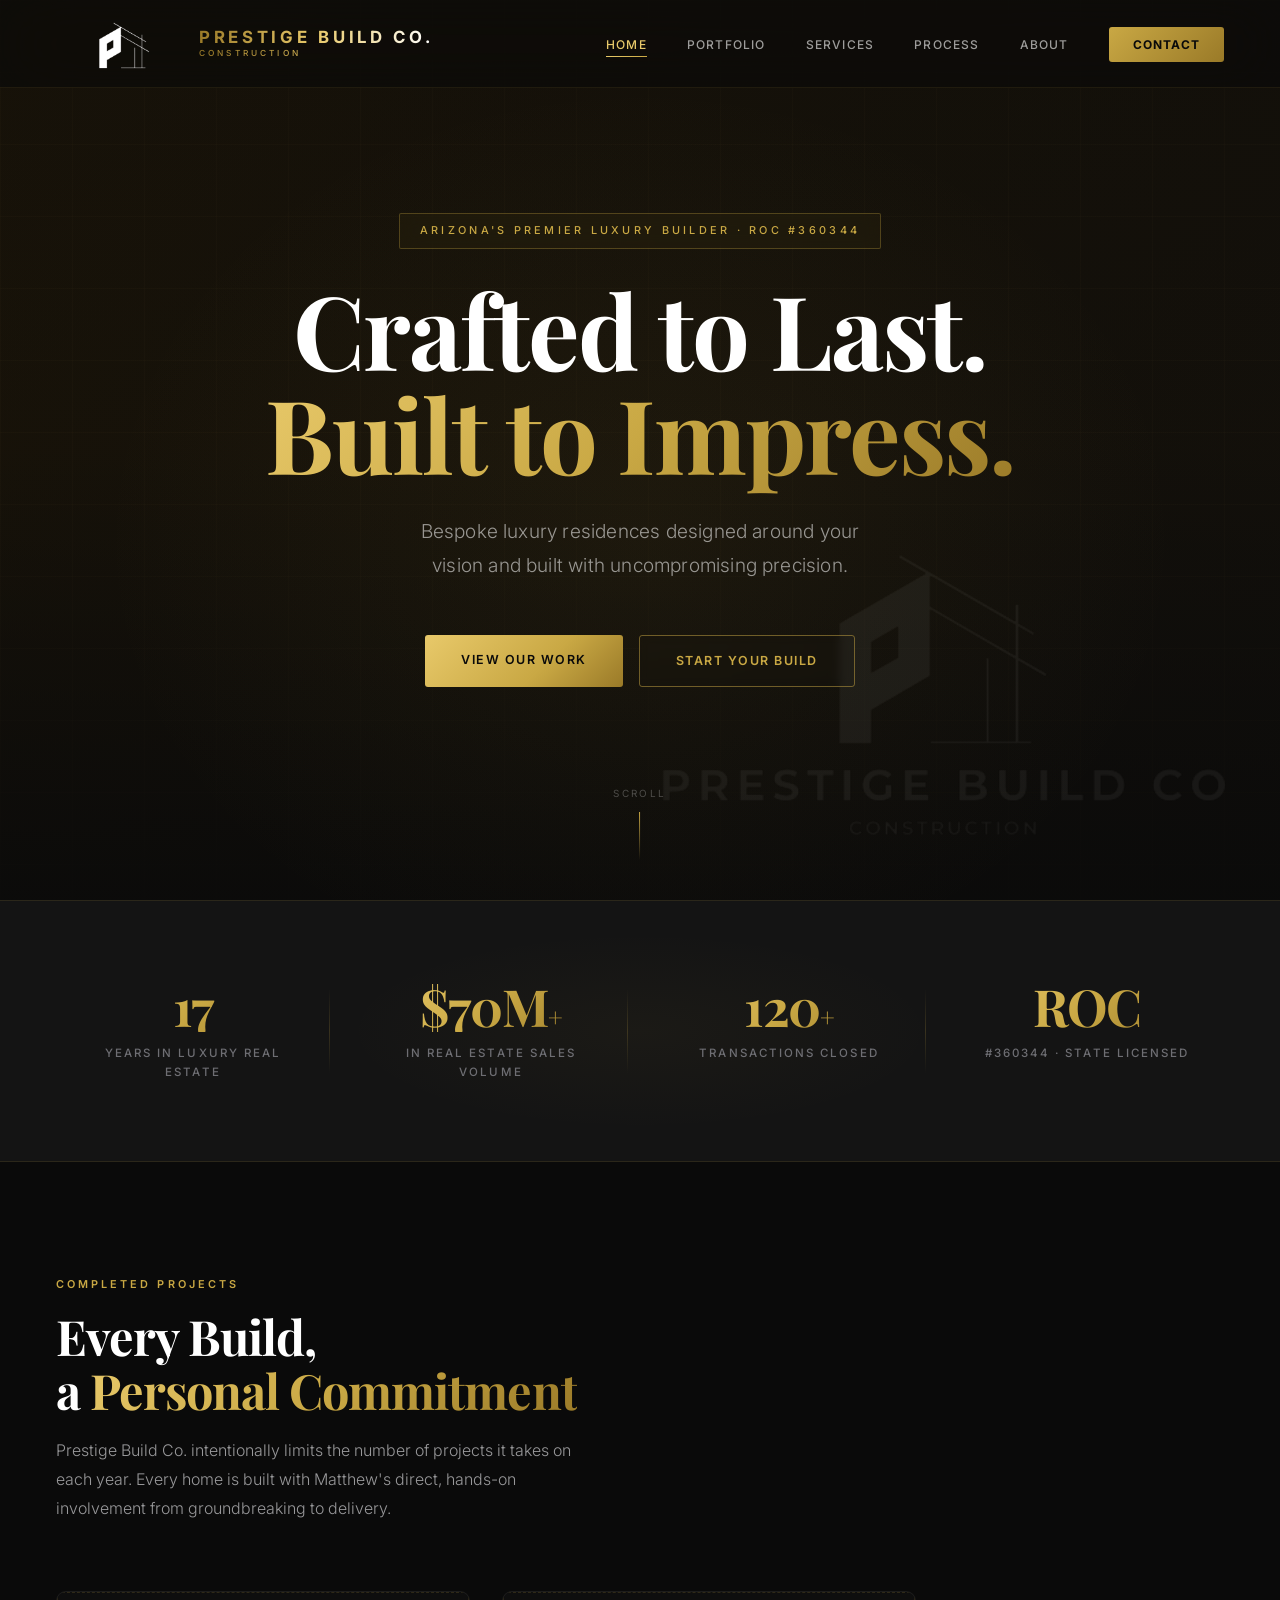
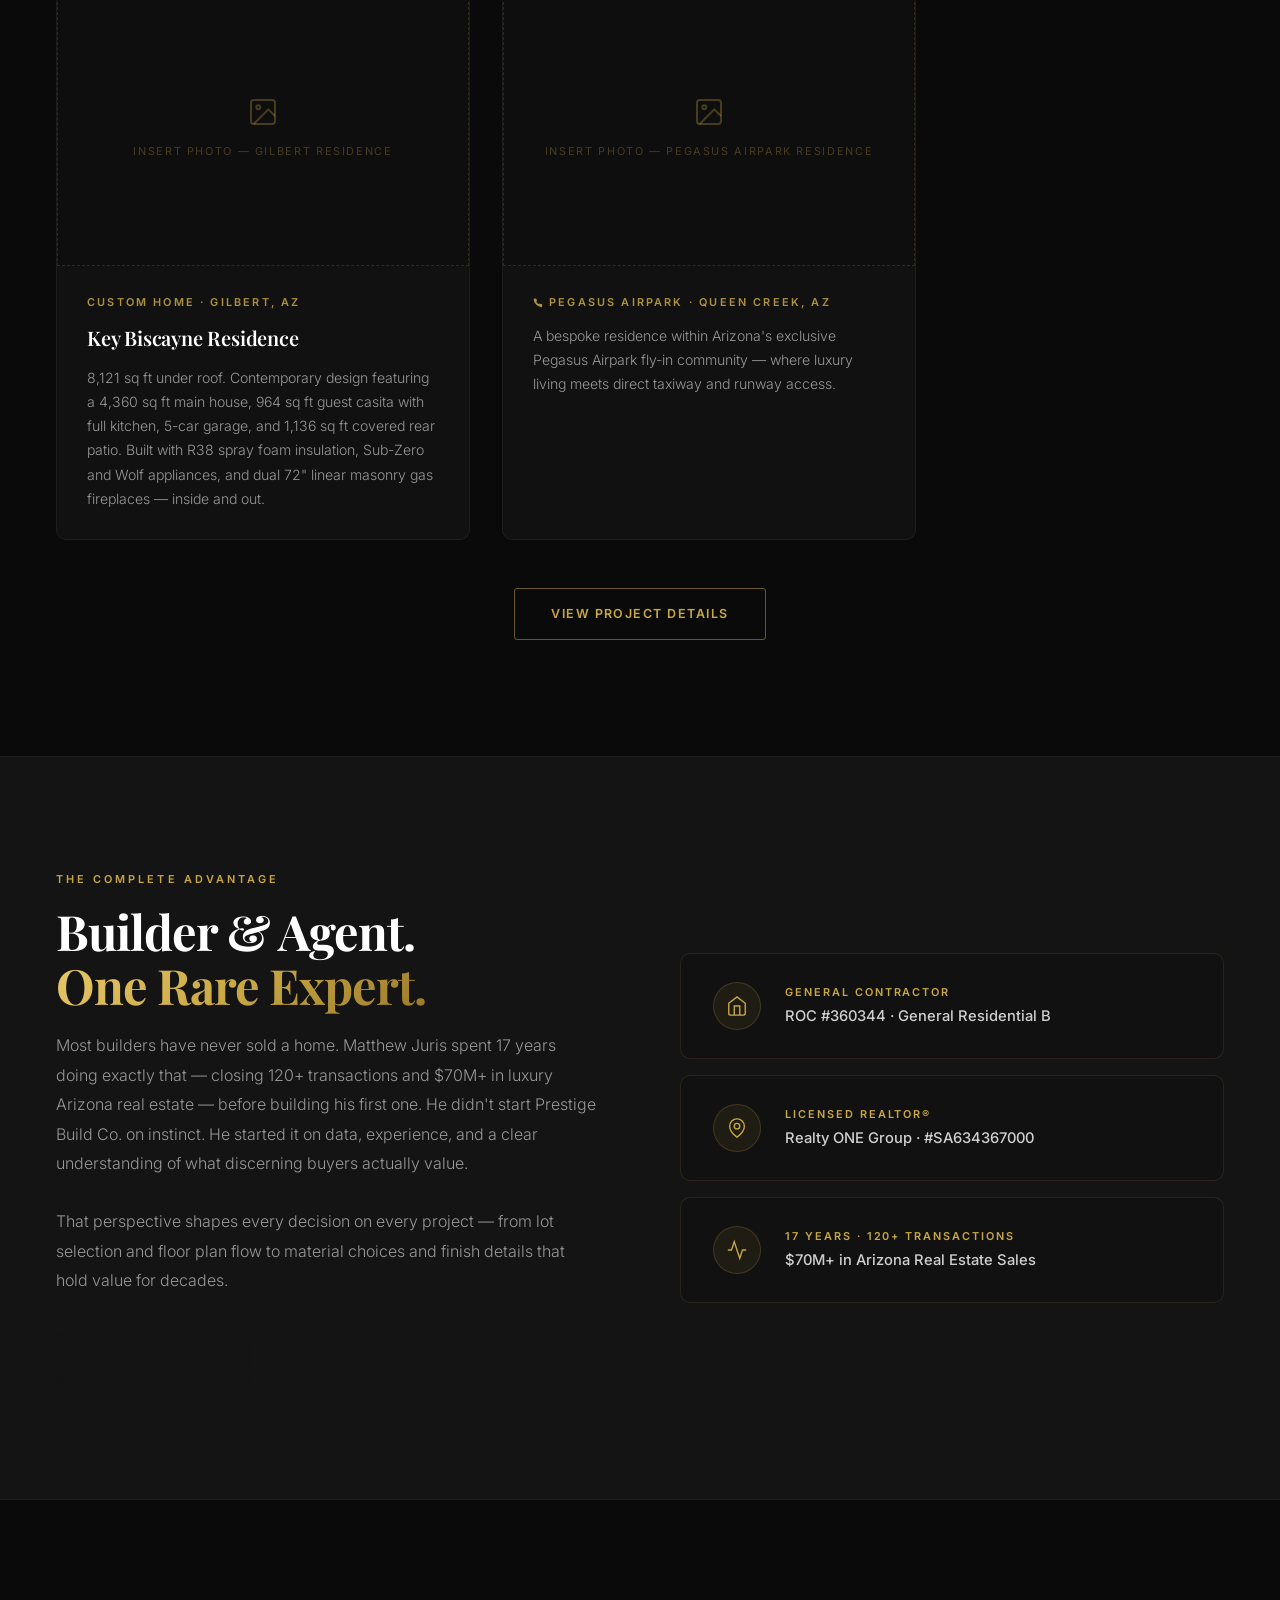
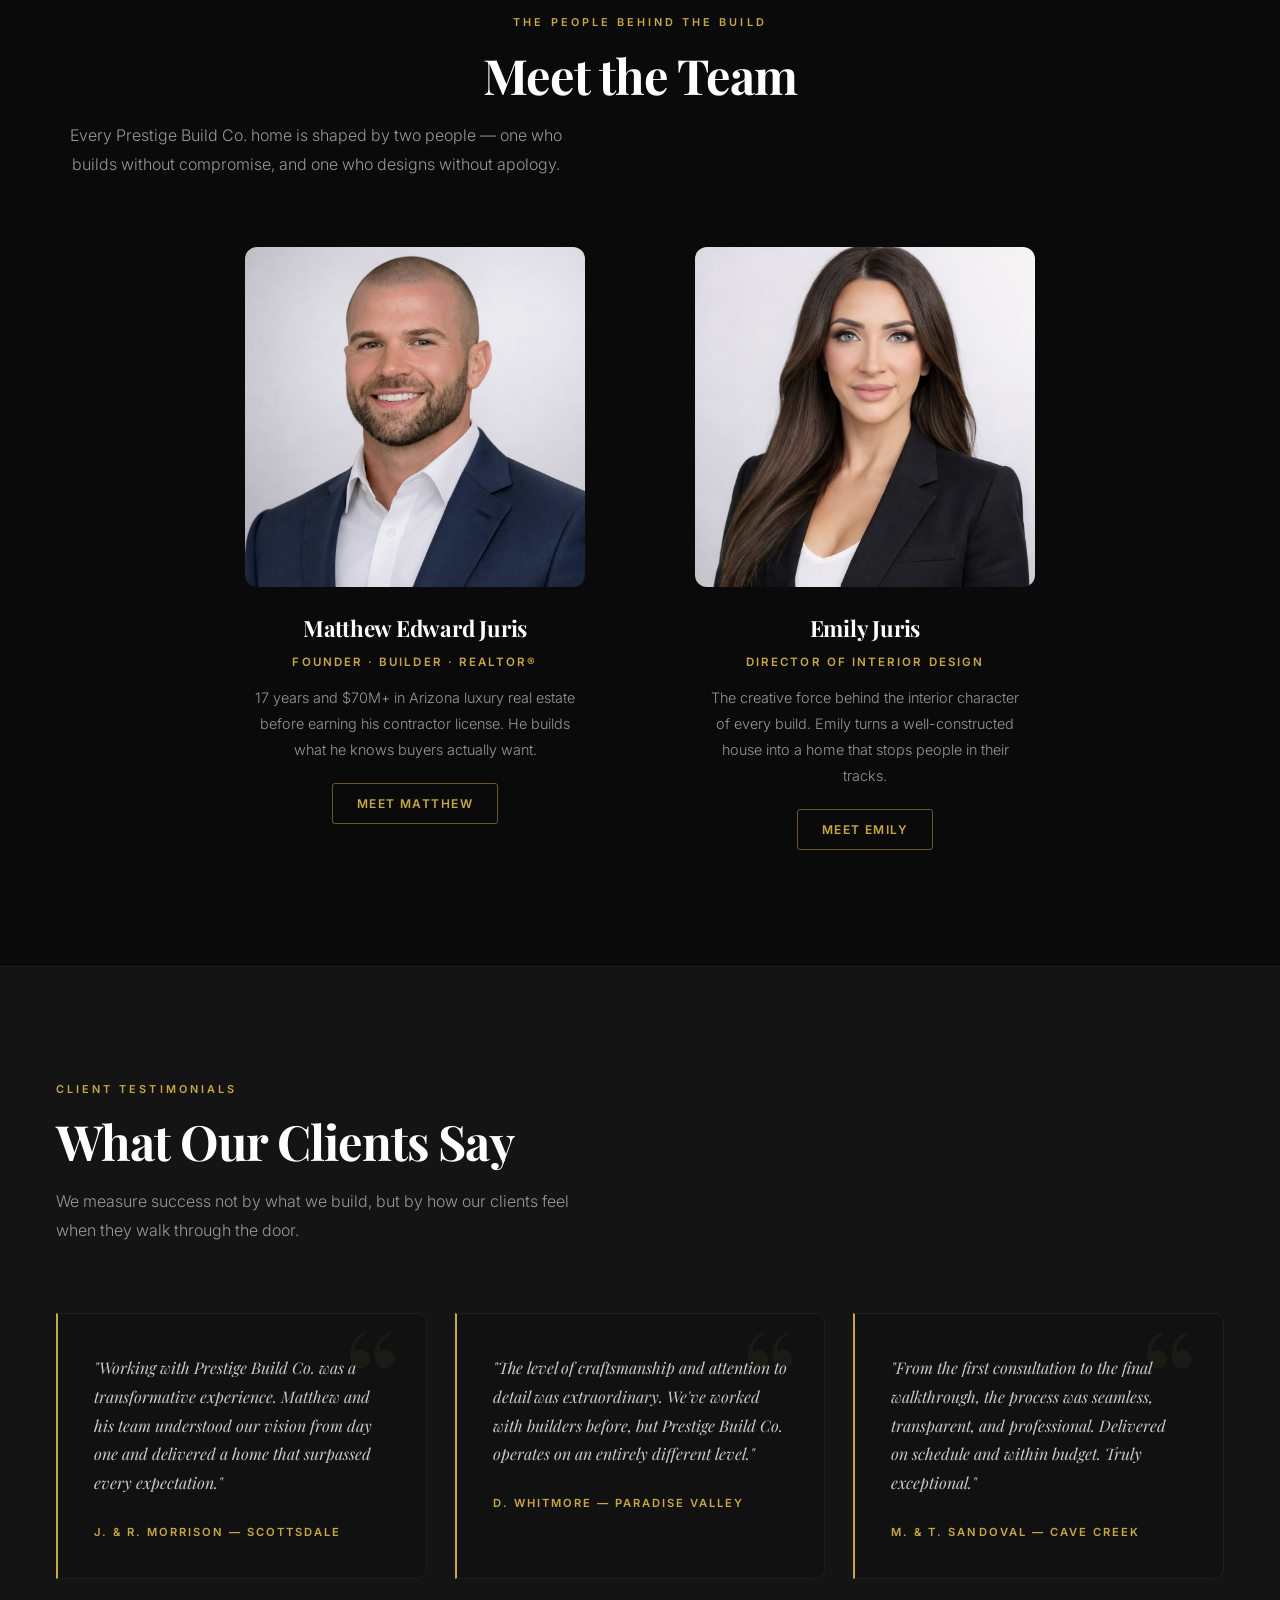
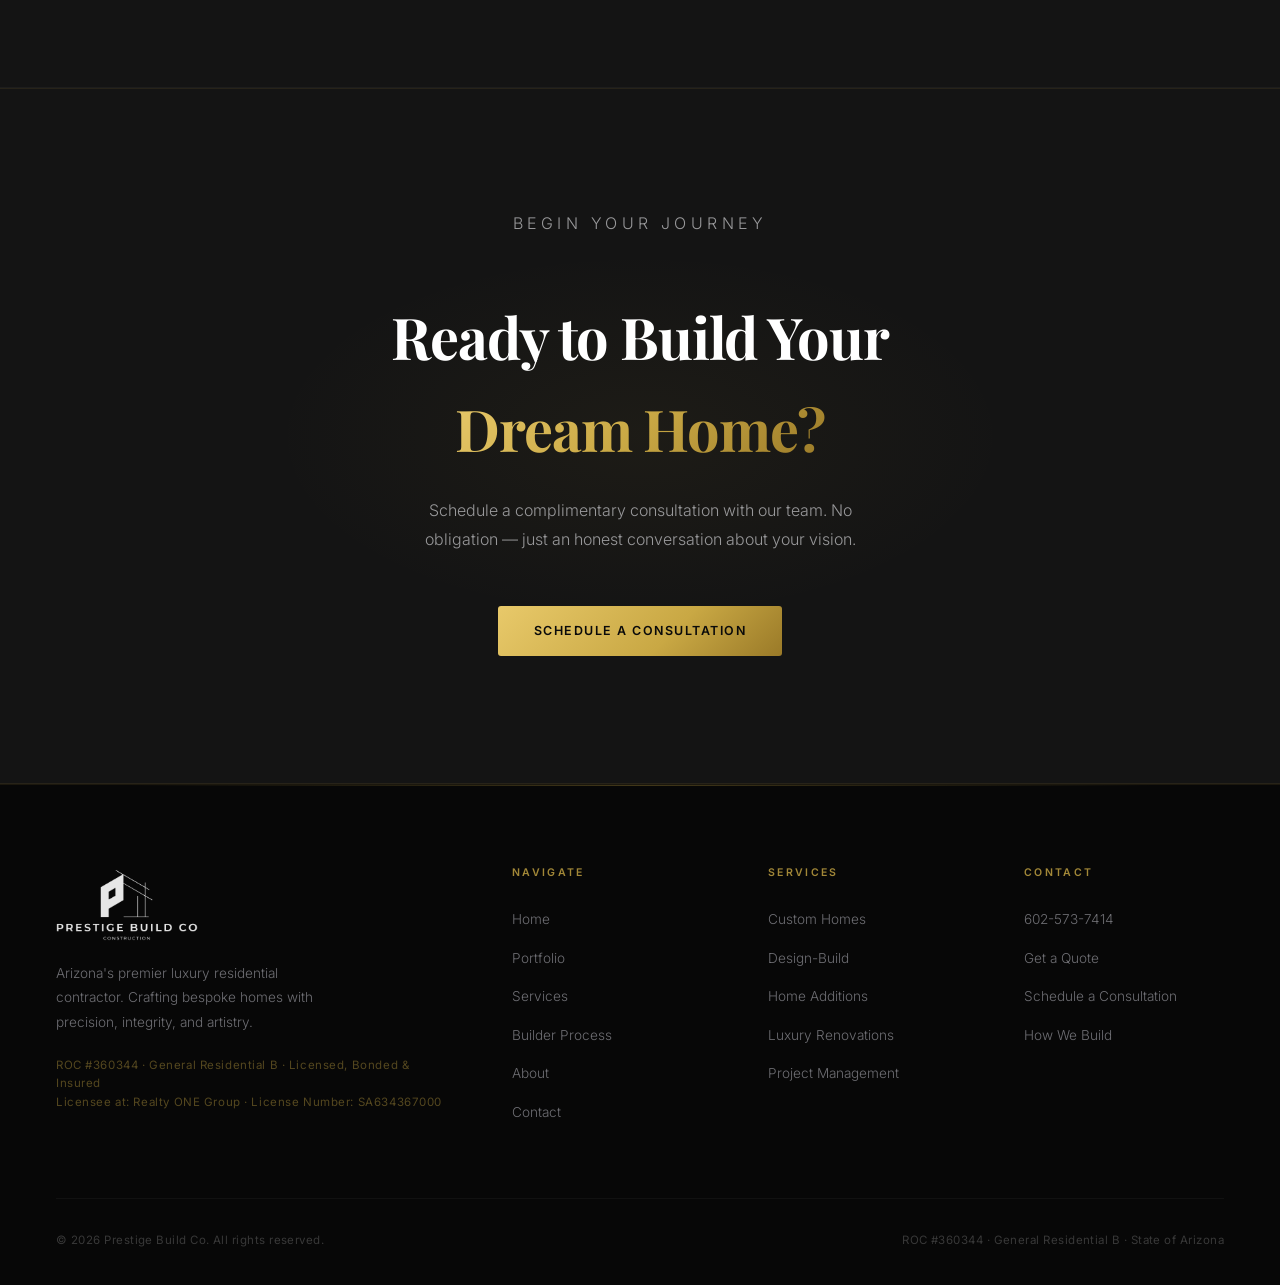
==== index.html @ 691b22b3 "Add team photos, logo, project details, and site content - Add Emily & Matthew Juris headshots - Add" ====
<!DOCTYPE html>
<html lang="en">
<head>
  <meta charset="UTF-8" />
  <meta name="viewport" content="width=device-width, initial-scale=1.0" />
  <title>Prestige Build Co. — Arizona Luxury Home Builder</title>
  <meta name="description" content="Arizona's premier luxury residential contractor. Custom homes built with precision, integrity, and artistry. ROC #360344." />
  <link rel="stylesheet" href="styles.css" />
</head>
<body>

  <!-- ── NAVIGATION ──────────────────────────────────────── -->
  <nav id="nav">
    <a href="index.html" class="nav-logo"><img src="prestige_build_co_icon.png" alt="Prestige Build Co." class="nav-logo-icon" /><span class="nav-logo-text"><span class="nav-logo-main">Prestige Build Co.</span><span class="nav-logo-sub">Construction</span></span></a>
    <ul class="nav-links" id="navLinks">
      <li><a href="index.html" class="active">Home</a></li>
      <li><a href="portfolio.html">Portfolio</a></li>
      <li><a href="services.html">Services</a></li>
      <li><a href="process.html">Process</a></li>
      <li><a href="about.html">About</a></li>
      <li><a href="contact.html" class="nav-cta">Contact</a></li>
    </ul>
    <button class="nav-toggle" id="navToggle" aria-label="Toggle navigation">
      <span></span><span></span><span></span>
    </button>
  </nav>

  <!-- ── HERO ────────────────────────────────────────────── -->
  <section class="hero">
    <div class="hero-media" id="heroMedia">
      <!--
        INSERT HERO VIDEO HERE
        Replace this div with:
        <video class="hero-video" autoplay muted loop playsinline>
          <source src="hero.mp4" type="video/mp4" />
        </video>
        Add CSS: .hero-video { position:absolute; inset:0; width:100%; height:100%; object-fit:cover; }
      -->
    </div>
    <div class="hero-overlay"></div>
    <img src="prestige_build_co_white_logo.png" alt="" aria-hidden="true" style="position:absolute; bottom:5%; right:4%; height:320px; width:auto; opacity:0.05; pointer-events:none; z-index:1;" />
    <div class="hero-content">
      <span class="hero-eyebrow">Arizona's Premier Luxury Builder · ROC #360344</span>
      <h1>Crafted to Last.<br><span class="gold">Built to Impress.</span></h1>
      <p class="hero-sub">Bespoke luxury residences designed around your vision and built with uncompromising precision.</p>
      <div class="hero-actions">
        <a href="portfolio.html" class="btn btn-gold">View Our Work</a>
        <a href="contact.html" class="btn btn-outline">Start Your Build</a>
      </div>
    </div>
    <div class="hero-scroll">
      <span>Scroll</span>
      <div class="hero-scroll-line"></div>
    </div>
  </section>

  <!-- ── STATS ────────────────────────────────────────────── -->
  <div class="stats-strip">
    <div class="stats-grid stagger">
      <div class="stat-item fade-in">
        <div class="stat-number">17</div>
        <div class="stat-label">Years in Luxury Real Estate</div>
      </div>
      <div class="stat-item fade-in">
        <div class="stat-number">$70M<span style="font-size:0.5em">+</span></div>
        <div class="stat-label">In Real Estate Sales Volume</div>
      </div>
      <div class="stat-item fade-in">
        <div class="stat-number">120<span style="font-size:0.5em">+</span></div>
        <div class="stat-label">Transactions Closed</div>
      </div>
      <div class="stat-item fade-in">
        <div class="stat-number">ROC</div>
        <div class="stat-label">#360344 · State Licensed</div>
      </div>
    </div>
  </div>

  <!-- ── FEATURED WORK ─────────────────────────────────────── -->
  <div class="section">
    <div class="section-inner">
      <div class="fade-in">
        <p class="section-label">Completed Projects</p>
        <h2 class="section-title">Every Build,<br>a <span class="gold">Personal Commitment</span></h2>
        <p class="section-sub">Prestige Build Co. intentionally limits the number of projects it takes on each year. Every home is built with Matthew's direct, hands-on involvement from groundbreaking to delivery.</p>
      </div>
      <div class="grid-2 stagger" style="max-width:860px;">

        <div class="card fade-in">
          <!-- INSERT PROJECT IMAGE: 800×540px recommended -->
          <div class="media-ph" style="aspect-ratio:3/2;">
            <svg width="32" height="32" viewBox="0 0 24 24" fill="none" stroke="currentColor" stroke-width="1.5"><rect x="3" y="3" width="18" height="18" rx="2"/><circle cx="8.5" cy="8.5" r="1.5"/><path d="m21 15-5-5L5 21"/></svg>
            Insert Photo — Gilbert Residence
          </div>
          <div class="card-body">
            <p class="card-label">Custom Home · Gilbert, AZ</p>
            <h3 class="card-title">Key Biscayne Residence</h3>
            <p class="card-desc">8,121 sq ft under roof. Contemporary design featuring a 4,360 sq ft main house, 964 sq ft guest casita with full kitchen, 5-car garage, and 1,136 sq ft covered rear patio. Built with R38 spray foam insulation, Sub-Zero and Wolf appliances, and dual 72" linear masonry gas fireplaces — inside and out.</p>
          </div>
        </div>

        <div class="card fade-in">
          <!-- INSERT PROJECT IMAGE: 800×540px recommended -->
          <div class="media-ph" style="aspect-ratio:3/2;">
            <svg width="32" height="32" viewBox="0 0 24 24" fill="none" stroke="currentColor" stroke-width="1.5"><rect x="3" y="3" width="18" height="18" rx="2"/><circle cx="8.5" cy="8.5" r="1.5"/><path d="m21 15-5-5L5 21"/></svg>
            Insert Photo — Pegasus Airpark Residence
          </div>
          <div class="card-body">
            <p class="card-label" style="display:flex; align-items:center; gap:6px;">
              <svg width="10" height="10" viewBox="0 0 24 24" fill="var(--gold)" stroke="none"><path d="M22 16.92v3a2 2 0 0 1-2.18 2 19.79 19.79 0 0 1-8.63-3.07A19.5 19.5 0 0 1 4.69 12a19.79 19.79 0 0 1-3.07-8.67A2 2 0 0 1 3.6 1.27h3a2 2 0 0 1 2 1.72c.127.96.361 1.903.7 2.81a2 2 0 0 1-.45 2.11L7.91 8.91a16 16 0 0 0 6 6l.91-.91a2 2 0 0 1 2.11-.45c.907.339 1.85.573 2.81.7A2 2 0 0 1 21.73 16.92z"/></svg>
              Pegasus Airpark · Queen Creek, AZ
            </p>
            <h3 class="card-title"><!-- INSERT: Project name --></h3>
            <p class="card-desc">A bespoke residence within Arizona's exclusive Pegasus Airpark fly-in community — where luxury living meets direct taxiway and runway access.</p>
          </div>
        </div>

      </div>
      <div style="text-align:center; margin-top:48px;" class="fade-in">
        <a href="portfolio.html" class="btn btn-outline">View Project Details</a>
      </div>
    </div>
  </div>

  <!-- ── DUAL EXPERTISE ────────────────────────────────────── -->
  <div class="section" style="background:var(--black-soft); border-top:1px solid rgba(255,255,255,0.04); border-bottom:1px solid rgba(255,255,255,0.04);">
    <div class="section-inner">
      <div class="grid-2" style="gap:80px; align-items:center;">
        <div class="fade-in">
          <p class="section-label">The Complete Advantage</p>
          <h2 class="section-title">Builder &amp; Agent.<br><span class="gold">One Rare Expert.</span></h2>
          <p style="color:var(--gray-400); font-size:1rem; line-height:1.85; margin-bottom:28px; font-weight:300;">Most builders have never sold a home. Matthew Juris spent 17 years doing exactly that — closing 120+ transactions and $70M+ in luxury Arizona real estate — before building his first one. He didn't start Prestige Build Co. on instinct. He started it on data, experience, and a clear understanding of what discerning buyers actually value.</p>
          <p style="color:var(--gray-400); font-size:1rem; line-height:1.85; margin-bottom:36px; font-weight:300;">That perspective shapes every decision on every project — from lot selection and floor plan flow to material choices and finish details that hold value for decades.</p>
          <a href="about.html" class="btn btn-outline">Meet Matthew</a>
        </div>
        <div class="fade-in">
          <div style="display:flex; flex-direction:column; gap:16px;">
            <div style="background:var(--black-card); border:1px solid rgba(201,168,68,0.12); border-radius:10px; padding:28px 32px; display:flex; align-items:center; gap:24px;">
              <div style="flex-shrink:0; width:48px; height:48px; border-radius:50%; background:rgba(201,168,68,0.08); border:1px solid rgba(201,168,68,0.2); display:flex; align-items:center; justify-content:center;">
                <svg width="22" height="22" viewBox="0 0 24 24" fill="none" stroke="var(--gold)" stroke-width="1.5"><path d="M3 9l9-7 9 7v11a2 2 0 0 1-2 2H5a2 2 0 0 1-2-2z"/><polyline points="9 22 9 12 15 12 15 22"/></svg>
              </div>
              <div>
                <p style="font-size:0.68rem; letter-spacing:0.18em; text-transform:uppercase; color:var(--gold); font-weight:600; margin-bottom:4px;">General Contractor</p>
                <p style="font-size:0.92rem; color:rgba(255,255,255,0.8); font-weight:500;">ROC #360344 · General Residential B</p>
              </div>
            </div>
            <div style="background:var(--black-card); border:1px solid rgba(201,168,68,0.12); border-radius:10px; padding:28px 32px; display:flex; align-items:center; gap:24px;">
              <div style="flex-shrink:0; width:48px; height:48px; border-radius:50%; background:rgba(201,168,68,0.08); border:1px solid rgba(201,168,68,0.2); display:flex; align-items:center; justify-content:center;">
                <svg width="22" height="22" viewBox="0 0 24 24" fill="none" stroke="var(--gold)" stroke-width="1.5"><path d="M20 10c0 6-8 12-8 12S4 16 4 10a8 8 0 0 1 16 0z"/><circle cx="12" cy="10" r="3"/></svg>
              </div>
              <div>
                <p style="font-size:0.68rem; letter-spacing:0.18em; text-transform:uppercase; color:var(--gold); font-weight:600; margin-bottom:4px;">Licensed REALTOR®</p>
                <p style="font-size:0.92rem; color:rgba(255,255,255,0.8); font-weight:500;">Realty ONE Group · #SA634367000</p>
              </div>
            </div>
            <div style="background:var(--black-card); border:1px solid rgba(201,168,68,0.12); border-radius:10px; padding:28px 32px; display:flex; align-items:center; gap:24px;">
              <div style="flex-shrink:0; width:48px; height:48px; border-radius:50%; background:rgba(201,168,68,0.08); border:1px solid rgba(201,168,68,0.2); display:flex; align-items:center; justify-content:center;">
                <svg width="22" height="22" viewBox="0 0 24 24" fill="none" stroke="var(--gold)" stroke-width="1.5"><polyline points="22 12 18 12 15 21 9 3 6 12 2 12"/></svg>
              </div>
              <div>
                <p style="font-size:0.68rem; letter-spacing:0.18em; text-transform:uppercase; color:var(--gold); font-weight:600; margin-bottom:4px;">17 Years · 120+ Transactions</p>
                <p style="font-size:0.92rem; color:rgba(255,255,255,0.8); font-weight:500;">$70M+ in Arizona Real Estate Sales</p>
              </div>
            </div>
          </div>
        </div>
      </div>
    </div>
  </div>

  <!-- ── MEET THE TEAM ─────────────────────────────────────── -->
  <div class="section">
    <div class="section-inner">
      <div class="fade-in" style="margin-bottom:56px; text-align:center;">
        <p class="section-label">The People Behind the Build</p>
        <h2 class="section-title">Meet the Team</h2>
        <p class="section-sub">Every Prestige Build Co. home is shaped by two people — one who builds without compromise, and one who designs without apology.</p>
      </div>
      <div class="grid-2 stagger" style="max-width:860px; margin:0 auto; gap:40px;">

        <div class="fade-in" style="text-align:center;">
          <img src="Matthew_Juris_Prestige_Build_Co.png" alt="Matthew Edward Juris — Founder, Prestige Build Co." style="width:100%; max-width:340px; border-radius:12px; display:block; margin:0 auto 24px;" />
          <h3 style="font-family:var(--font-serif); font-size:1.4rem; font-weight:700; letter-spacing:-0.01em; margin-bottom:6px;">Matthew Edward Juris</h3>
          <p style="font-size:0.72rem; letter-spacing:0.18em; text-transform:uppercase; color:var(--gold); font-weight:600; margin-bottom:14px;">Founder · Builder · REALTOR®</p>
          <p style="color:var(--gray-400); font-size:0.9rem; line-height:1.8; font-weight:300; max-width:320px; margin:0 auto 20px;">17 years and $70M+ in Arizona luxury real estate before earning his contractor license. He builds what he knows buyers actually want.</p>
          <a href="about.html" class="btn btn-outline" style="font-size:0.75rem; padding:10px 24px;">Meet Matthew</a>
        </div>

        <div class="fade-in" style="text-align:center;">
          <img src="Emily_Juris_Prestige_Build_Co.png" alt="Emily Juris — Director of Interior Design, Prestige Build Co." style="width:100%; max-width:340px; border-radius:12px; display:block; margin:0 auto 24px;" />
          <h3 style="font-family:var(--font-serif); font-size:1.4rem; font-weight:700; letter-spacing:-0.01em; margin-bottom:6px;">Emily Juris</h3>
          <p style="font-size:0.72rem; letter-spacing:0.18em; text-transform:uppercase; color:var(--gold); font-weight:600; margin-bottom:14px;">Director of Interior Design</p>
          <p style="color:var(--gray-400); font-size:0.9rem; line-height:1.8; font-weight:300; max-width:320px; margin:0 auto 20px;">The creative force behind the interior character of every build. Emily turns a well-constructed house into a home that stops people in their tracks.</p>
          <a href="about.html" class="btn btn-outline" style="font-size:0.75rem; padding:10px 24px;">Meet Emily</a>
        </div>

      </div>
    </div>
  </div>

  <!-- ── TESTIMONIALS ──────────────────────────────────────── -->
  <div class="section" style="background:var(--black-soft); border-top:1px solid rgba(255,255,255,0.04); border-bottom:1px solid rgba(255,255,255,0.04);">
    <div class="section-inner">
      <div class="fade-in">
        <p class="section-label">Client Testimonials</p>
        <h2 class="section-title">What Our Clients Say</h2>
        <p class="section-sub">We measure success not by what we build, but by how our clients feel when they walk through the door.</p>
      </div>
      <div class="grid-3 stagger">
        <div class="testimonial fade-in">
          <p class="testimonial-quote">"Working with Prestige Build Co. was a transformative experience. Matthew and his team understood our vision from day one and delivered a home that surpassed every expectation."</p>
          <p class="testimonial-author">J. &amp; R. Morrison — Scottsdale</p>
        </div>
        <div class="testimonial fade-in">
          <p class="testimonial-quote">"The level of craftsmanship and attention to detail was extraordinary. We've worked with builders before, but Prestige Build Co. operates on an entirely different level."</p>
          <p class="testimonial-author">D. Whitmore — Paradise Valley</p>
        </div>
        <div class="testimonial fade-in">
          <p class="testimonial-quote">"From the first consultation to the final walkthrough, the process was seamless, transparent, and professional. Delivered on schedule and within budget. Truly exceptional."</p>
          <p class="testimonial-author">M. &amp; T. Sandoval — Cave Creek</p>
        </div>
      </div>
    </div>
  </div>

  <!-- ── CTA ──────────────────────────────────────────────── -->
  <div class="cta-section fade-in">
    <p class="section-label">Begin Your Journey</p>
    <h2>Ready to Build Your<br><span class="gold">Dream Home?</span></h2>
    <p>Schedule a complimentary consultation with our team. No obligation — just an honest conversation about your vision.</p>
    <a href="contact.html" class="btn btn-gold">Schedule a Consultation</a>
  </div>

  <!-- ── FOOTER ────────────────────────────────────────────── -->
  <footer>
    <div class="footer-inner">
      <div>
        <img src="prestige_build_co_white_logo.png" alt="Prestige Build Co." style="height:80px; width:auto; display:block; margin-bottom:16px; opacity:0.9;" />
        <p class="footer-desc">Arizona's premier luxury residential contractor. Crafting bespoke homes with precision, integrity, and artistry.</p>
        <p class="footer-roc">ROC #360344 · General Residential B · Licensed, Bonded &amp; Insured<br>Licensee at: Realty ONE Group · License Number: SA634367000</p>
      </div>
      <div class="footer-col">
        <h4>Navigate</h4>
        <ul>
          <li><a href="index.html">Home</a></li>
          <li><a href="portfolio.html">Portfolio</a></li>
          <li><a href="services.html">Services</a></li>
          <li><a href="process.html">Builder Process</a></li>
          <li><a href="about.html">About</a></li>
          <li><a href="contact.html">Contact</a></li>
        </ul>
      </div>
      <div class="footer-col">
        <h4>Services</h4>
        <ul>
          <li><a href="services.html">Custom Homes</a></li>
          <li><a href="services.html">Design-Build</a></li>
          <li><a href="services.html">Home Additions</a></li>
          <li><a href="services.html">Luxury Renovations</a></li>
          <li><a href="services.html">Project Management</a></li>
        </ul>
      </div>
      <div class="footer-col">
        <h4>Contact</h4>
        <ul>
          <li><a href="tel:6025737414">602-573-7414</a></li>
          <li><a href="contact.html">Get a Quote</a></li>
          <li><a href="contact.html">Schedule a Consultation</a></li>
          <li><a href="process.html">How We Build</a></li>
        </ul>
      </div>
    </div>
    <div class="footer-bottom">
      <span>© 2026 Prestige Build Co. All rights reserved.</span>
      <span>ROC #360344 · General Residential B · State of Arizona</span>
    </div>
  </footer>

  <script src="main.js"></script>
</body>
</html>
---- styles.css ----
/* ============================================================
   PRESTIGE BUILD CO. — Global Styles (Enhanced)
   ============================================================ */

@import url('https://fonts.googleapis.com/css2?family=Playfair+Display:ital,wght@0,400;0,600;0,700;1,400;1,700&family=Inter:wght@300;400;500;600;700&display=swap');

*, *::before, *::after { box-sizing: border-box; margin: 0; padding: 0; }

:root {
  --black:        #0a0a0a;
  --black-soft:   #141414;
  --black-card:   #111111;
  --card-bg:      #141414;
  --gold:         #C9A844;
  --gold-light:   #E8C96A;
  --gold-lighter: #F2DC96;
  --gold-dark:    #9A7A28;
  --gold-dim:     rgba(201,168,68,0.15);
  --white:        #ffffff;
  --gray-300:     #c0c0c2;
  --gray-400:     #98989a;
  --gray-600:     #6e6e73;
  --nav-h:        88px;
  --max-w:        1200px;
  --font-serif:   'Playfair Display', Georgia, serif;
  --font-sans:    'Inter', -apple-system, BlinkMacSystemFont, sans-serif;
}

html { scroll-behavior: smooth; }

body {
  font-family: var(--font-sans);
  background: var(--black);
  color: var(--white);
  line-height: 1.6;
  -webkit-font-smoothing: antialiased;
  -moz-osx-font-smoothing: grayscale;
}

/* ── GOLD EFFECTS ─────────────────────────────────────────── */
.gold {
  background: linear-gradient(135deg, var(--gold-light) 0%, var(--gold) 50%, var(--gold-dark) 100%);
  -webkit-background-clip: text;
  -webkit-text-fill-color: transparent;
  background-clip: text;
}

@keyframes shimmer {
  0%   { background-position: -400% center; }
  100% { background-position: 400% center; }
}

/* ── NAV ─────────────────────────────────────────────────── */
nav {
  position: fixed;
  top: 0; left: 0; right: 0;
  height: var(--nav-h);
  display: flex;
  align-items: center;
  justify-content: space-between;
  padding: 0 56px;
  background: rgba(10,10,10,0.7);
  backdrop-filter: blur(32px) saturate(180%);
  -webkit-backdrop-filter: blur(32px) saturate(180%);
  border-bottom: 1px solid rgba(201,168,68,0.1);
  z-index: 1000;
  transition: background 0.4s, box-shadow 0.4s;
}

nav.scrolled {
  background: rgba(10,10,10,0.97);
  box-shadow: 0 4px 60px rgba(0,0,0,0.7);
  border-bottom-color: rgba(201,168,68,0.18);
}

.nav-logo {
  display: flex;
  align-items: center;
  gap: 6px;
  text-decoration: none;
  line-height: 1;
}

.nav-logo-icon {
  height: 52px;
  width: auto;
  display: block;
  flex-shrink: 0;
}

.nav-logo-text {
  display: flex;
  flex-direction: column;
  gap: 3px;
}

.nav-logo-main {
  font-family: var(--font-sans);
  font-size: 1.05rem;
  font-weight: 700;
  letter-spacing: 0.22em;
  text-transform: uppercase;
  background: linear-gradient(90deg, var(--gold-dark), var(--gold-light), #fff, var(--gold-light), var(--gold), var(--gold-light), var(--gold-dark));
  background-size: 300% auto;
  -webkit-background-clip: text;
  -webkit-text-fill-color: transparent;
  background-clip: text;
  animation: shimmer 12s linear infinite;
}

.nav-logo-sub {
  font-family: var(--font-sans);
  font-size: 0.52rem;
  font-weight: 500;
  letter-spacing: 0.38em;
  text-transform: uppercase;
  background: linear-gradient(90deg, var(--gold-dark), var(--gold-light), #fff, var(--gold-light), var(--gold-dark));
  background-size: 300% auto;
  -webkit-background-clip: text;
  -webkit-text-fill-color: transparent;
  background-clip: text;
  animation: shimmer 12s linear infinite;
  animation-delay: 0.4s;
}

.nav-links {
  display: flex;
  align-items: center;
  gap: 40px;
  list-style: none;
}

.nav-links a {
  position: relative;
  color: rgba(255,255,255,0.6);
  text-decoration: none;
  font-size: 0.75rem;
  letter-spacing: 0.1em;
  text-transform: uppercase;
  font-weight: 500;
  transition: color 0.25s;
  padding-bottom: 2px;
}

.nav-links a::after {
  content: '';
  position: absolute;
  bottom: -3px;
  left: 0;
  width: 0;
  height: 1px;
  background: linear-gradient(90deg, var(--gold-light), var(--gold));
  transition: width 0.3s ease;
}

.nav-links a:hover,
.nav-links a.active {
  color: var(--gold-light);
}

.nav-links a:hover::after,
.nav-links a.active::after { width: 100%; }

.nav-links .nav-cta {
  background: linear-gradient(135deg, var(--gold), var(--gold-dark));
  color: var(--black) !important;
  padding: 10px 24px;
  border-radius: 3px;
  font-weight: 700;
  letter-spacing: 0.1em;
  -webkit-text-fill-color: var(--black);
  transition: box-shadow 0.25s, transform 0.2s;
}

.nav-links .nav-cta::after { display: none; }

.nav-links .nav-cta:hover {
  box-shadow: 0 0 28px rgba(201,168,68,0.45);
  transform: translateY(-1px);
}

.nav-toggle {
  display: none;
  flex-direction: column;
  gap: 5px;
  background: none;
  border: none;
  cursor: pointer;
  padding: 4px;
}

.nav-toggle span {
  display: block;
  width: 24px;
  height: 1.5px;
  background: var(--gold);
  transition: all 0.3s;
}

.nav-toggle.open span:nth-child(1) { transform: translateY(6.5px) rotate(45deg); }
.nav-toggle.open span:nth-child(2) { opacity: 0; }
.nav-toggle.open span:nth-child(3) { transform: translateY(-6.5px) rotate(-45deg); }

/* ── HERO ─────────────────────────────────────────────────── */
.hero {
  position: relative;
  height: 100vh;
  min-height: 680px;
  display: flex;
  align-items: center;
  justify-content: center;
  overflow: hidden;
  text-align: center;
}

.hero-media {
  position: absolute;
  inset: 0;
  background: linear-gradient(135deg, #1c1508 0%, #0d0d0d 40%, #080b12 70%, #120808 100%);
  background-size: 400% 400%;
  animation: heroShift 20s ease infinite;
}

@keyframes heroShift {
  0%   { background-position: 0% 50%; }
  50%  { background-position: 100% 50%; }
  100% { background-position: 0% 50%; }
}

/* Subtle grid overlay */
.hero::before {
  content: '';
  position: absolute;
  inset: 0;
  background-image:
    linear-gradient(rgba(201,168,68,0.03) 1px, transparent 1px),
    linear-gradient(90deg, rgba(201,168,68,0.03) 1px, transparent 1px);
  background-size: 72px 72px;
  z-index: 1;
  pointer-events: none;
}

.hero-overlay {
  position: absolute;
  inset: 0;
  background:
    radial-gradient(ellipse at 50% 60%, rgba(201,168,68,0.06) 0%, transparent 60%),
    linear-gradient(to bottom, rgba(10,10,10,0.3) 0%, rgba(10,10,10,0.2) 50%, rgba(10,10,10,0.9) 100%);
  z-index: 1;
}

.hero-content {
  position: relative;
  z-index: 2;
  padding: 0 24px;
  max-width: 900px;
}

.hero-eyebrow {
  display: inline-block;
  font-size: 0.68rem;
  letter-spacing: 0.3em;
  text-transform: uppercase;
  color: var(--gold);
  font-weight: 500;
  margin-bottom: 28px;
  border: 1px solid rgba(201,168,68,0.3);
  padding: 8px 20px;
  border-radius: 2px;
  backdrop-filter: blur(8px);
  background: rgba(201,168,68,0.04);
}

.hero-content h1 {
  font-family: var(--font-serif);
  font-size: clamp(3.2rem, 8vw, 7rem);
  font-weight: 700;
  letter-spacing: -0.02em;
  line-height: 1.02;
  margin-bottom: 28px;
}

.hero-content .hero-sub {
  font-size: clamp(1rem, 1.8vw, 1.2rem);
  color: rgba(255,255,255,0.55);
  margin-bottom: 52px;
  max-width: 480px;
  margin-left: auto;
  margin-right: auto;
  line-height: 1.8;
  font-weight: 300;
  letter-spacing: 0.01em;
}

.hero-actions {
  display: flex;
  gap: 16px;
  justify-content: center;
  flex-wrap: wrap;
}

.hero-scroll {
  position: absolute;
  bottom: 40px;
  left: 50%;
  transform: translateX(-50%);
  z-index: 2;
  display: flex;
  flex-direction: column;
  align-items: center;
  gap: 10px;
  color: rgba(255,255,255,0.25);
  font-size: 0.62rem;
  letter-spacing: 0.25em;
  text-transform: uppercase;
}

.hero-scroll-line {
  width: 1px;
  height: 48px;
  background: linear-gradient(to bottom, var(--gold), transparent);
  animation: scrollPulse 2.4s ease-in-out infinite;
}

@keyframes scrollPulse {
  0%, 100% { opacity: 0.25; transform: scaleY(1); }
  50%       { opacity: 0.8;  transform: scaleY(1.1); }
}

/* ── PAGE HERO (inner pages) ─────────────────────────────── */
.page-hero {
  position: relative;
  padding: calc(var(--nav-h) + 90px) 56px 80px;
  border-bottom: 1px solid rgba(255,255,255,0.05);
  overflow: hidden;
}

.page-hero::before {
  content: '';
  position: absolute;
  top: 0; left: 0; right: 0;
  height: 1px;
  background: linear-gradient(90deg, transparent 0%, var(--gold) 50%, transparent 100%);
  opacity: 0.4;
}

.page-hero::after {
  content: '';
  position: absolute;
  top: 0; left: 0; right: 0; bottom: 0;
  background: radial-gradient(ellipse at 20% 50%, rgba(201,168,68,0.04) 0%, transparent 60%);
  pointer-events: none;
}

.page-hero-inner {
  position: relative;
  z-index: 1;
  max-width: var(--max-w);
  margin: 0 auto;
}

.page-hero h1 {
  font-family: var(--font-serif);
  font-size: clamp(2.8rem, 5.5vw, 5rem);
  font-weight: 700;
  letter-spacing: -0.02em;
  line-height: 1.06;
  margin-bottom: 22px;
}

.page-hero p {
  font-size: 1.05rem;
  color: var(--gray-400);
  max-width: 560px;
  line-height: 1.8;
  font-weight: 300;
}

/* ── SECTIONS ─────────────────────────────────────────────── */
.section {
  padding: 108px 56px;
}

.section-inner {
  max-width: var(--max-w);
  margin: 0 auto;
}

.section-label {
  display: inline-block;
  font-size: 0.68rem;
  letter-spacing: 0.28em;
  text-transform: uppercase;
  color: var(--gold);
  font-weight: 600;
  margin-bottom: 16px;
}

.section-title {
  font-family: var(--font-serif);
  font-size: clamp(2rem, 3.8vw, 3.2rem);
  font-weight: 700;
  letter-spacing: -0.02em;
  line-height: 1.1;
  margin-bottom: 20px;
}

.section-sub {
  font-size: 1rem;
  color: var(--gray-400);
  max-width: 520px;
  line-height: 1.8;
  margin-bottom: 68px;
  font-weight: 300;
}

.gold-line {
  width: 48px;
  height: 1px;
  background: linear-gradient(90deg, var(--gold), transparent);
  margin-bottom: 32px;
  position: relative;
}

/* ── BUTTONS ──────────────────────────────────────────────── */
.btn {
  display: inline-block;
  padding: 15px 36px;
  border-radius: 3px;
  font-size: 0.78rem;
  font-weight: 600;
  letter-spacing: 0.12em;
  text-transform: uppercase;
  text-decoration: none;
  cursor: pointer;
  border: none;
  transition: all 0.25s;
  font-family: var(--font-sans);
  position: relative;
  overflow: hidden;
}

.btn-gold {
  background: linear-gradient(135deg, var(--gold-light) 0%, var(--gold) 60%, var(--gold-dark) 100%);
  color: var(--black);
}

.btn-gold::after {
  content: '';
  position: absolute;
  inset: 0;
  background: linear-gradient(135deg, rgba(255,255,255,0.15) 0%, transparent 60%);
  opacity: 0;
  transition: opacity 0.25s;
}

.btn-gold:hover {
  transform: translateY(-2px);
  box-shadow: 0 8px 36px rgba(201,168,68,0.4);
}

.btn-gold:hover::after { opacity: 1; }

.btn-outline {
  background: transparent;
  color: var(--gold);
  border: 1px solid rgba(201,168,68,0.5);
  backdrop-filter: blur(4px);
}

.btn-outline:hover {
  background: rgba(201,168,68,0.08);
  border-color: var(--gold);
  box-shadow: 0 0 32px rgba(201,168,68,0.2), inset 0 0 20px rgba(201,168,68,0.05);
  transform: translateY(-2px);
}

/* ── STATS STRIP ──────────────────────────────────────────── */
.stats-strip {
  background: var(--black-soft);
  border-top: 1px solid rgba(201,168,68,0.12);
  border-bottom: 1px solid rgba(201,168,68,0.12);
  padding: 60px 56px;
  position: relative;
  overflow: hidden;
}

.stats-strip::before {
  content: '';
  position: absolute;
  top: 50%;
  left: 50%;
  transform: translate(-50%, -50%);
  width: 600px;
  height: 200px;
  background: radial-gradient(ellipse, rgba(201,168,68,0.04) 0%, transparent 70%);
  pointer-events: none;
}

.stats-grid {
  max-width: var(--max-w);
  margin: 0 auto;
  display: grid;
  grid-template-columns: repeat(4, 1fr);
  gap: 24px;
  text-align: center;
}

.stat-item {
  padding: 20px;
  position: relative;
}

.stat-item::after {
  content: '';
  position: absolute;
  right: 0;
  top: 20%;
  height: 60%;
  width: 1px;
  background: linear-gradient(to bottom, transparent, rgba(201,168,68,0.2), transparent);
}

.stats-grid > .stat-item:last-child::after { display: none; }

.stat-number {
  font-family: var(--font-serif);
  font-size: clamp(2.4rem, 4vw, 3.4rem);
  font-weight: 700;
  background: linear-gradient(135deg, var(--gold-light), var(--gold), var(--gold-dark));
  -webkit-background-clip: text;
  -webkit-text-fill-color: transparent;
  background-clip: text;
  letter-spacing: -0.02em;
  line-height: 1;
  margin-bottom: 12px;
}

.stat-label {
  font-size: 0.72rem;
  letter-spacing: 0.18em;
  text-transform: uppercase;
  color: var(--gray-600);
  font-weight: 500;
}

/* ── CARDS ────────────────────────────────────────────────── */
.card {
  background: var(--black-card);
  border-radius: 10px;
  overflow: hidden;
  border: 1px solid rgba(255,255,255,0.05);
  transition: transform 0.4s ease, box-shadow 0.4s ease, border-color 0.4s ease;
}

.card:hover {
  transform: translateY(-8px);
  box-shadow: 0 32px 80px rgba(0,0,0,0.7), 0 0 0 1px rgba(201,168,68,0.12);
  border-color: rgba(201,168,68,0.15);
}

.card-body { padding: 28px 30px; }

.card-label {
  font-size: 0.68rem;
  letter-spacing: 0.2em;
  text-transform: uppercase;
  color: var(--gold);
  font-weight: 600;
  margin-bottom: 10px;
  opacity: 0.85;
}

.card-title {
  font-family: var(--font-serif);
  font-size: 1.25rem;
  font-weight: 600;
  letter-spacing: -0.01em;
  margin-bottom: 12px;
}

.card-desc {
  font-size: 0.88rem;
  color: var(--gray-400);
  line-height: 1.72;
  font-weight: 300;
}

/* ── MEDIA PLACEHOLDERS ───────────────────────────────────── */
.media-ph {
  background: #0e0e0e;
  display: flex;
  flex-direction: column;
  align-items: center;
  justify-content: center;
  gap: 14px;
  color: rgba(201,168,68,0.3);
  border: 1px dashed rgba(201,168,68,0.18);
  font-size: 0.68rem;
  letter-spacing: 0.15em;
  text-transform: uppercase;
  text-align: center;
  padding: 24px;
  line-height: 1.8;
}

/* ── GRIDS ────────────────────────────────────────────────── */
.grid-2 { display: grid; grid-template-columns: 1fr 1fr; gap: 32px; }
.grid-3 { display: grid; grid-template-columns: repeat(3, 1fr); gap: 28px; }
.grid-4 { display: grid; grid-template-columns: repeat(4, 1fr); gap: 24px; }

/* ── TESTIMONIALS ─────────────────────────────────────────── */
.testimonial {
  position: relative;
  background: var(--black-card);
  border: 1px solid rgba(255,255,255,0.05);
  border-left: 2px solid var(--gold);
  border-radius: 0 10px 10px 0;
  padding: 40px 36px 36px;
  overflow: hidden;
  transition: border-color 0.3s, box-shadow 0.3s;
}

.testimonial:hover {
  border-left-color: var(--gold-light);
  box-shadow: 0 16px 56px rgba(0,0,0,0.5), -4px 0 32px rgba(201,168,68,0.06);
}

.testimonial::before {
  content: '\201C';
  position: absolute;
  top: -10px;
  right: 24px;
  font-family: var(--font-serif);
  font-size: 9rem;
  line-height: 1;
  color: rgba(201,168,68,0.06);
  pointer-events: none;
  user-select: none;
}

.testimonial-quote {
  font-family: var(--font-serif);
  font-size: 1rem;
  font-style: italic;
  color: rgba(255,255,255,0.78);
  line-height: 1.8;
  margin-bottom: 26px;
}

.testimonial-author {
  font-size: 0.7rem;
  letter-spacing: 0.18em;
  text-transform: uppercase;
  color: var(--gold);
  font-weight: 600;
}

/* ── PROCESS TIMELINE ─────────────────────────────────────── */
.process-list { display: flex; flex-direction: column; }

.process-step {
  display: grid;
  grid-template-columns: 88px 1fr;
  gap: 36px;
  padding: 52px 0;
  border-bottom: 1px solid rgba(255,255,255,0.04);
  align-items: start;
  transition: background 0.3s;
  position: relative;
}

.process-step::before {
  content: '';
  position: absolute;
  left: 0;
  top: 0;
  bottom: 0;
  width: 0;
  background: linear-gradient(90deg, rgba(201,168,68,0.03), transparent);
  transition: width 0.4s ease;
  border-radius: 0 8px 8px 0;
}

.process-step:hover::before { width: 100%; }
.process-step:last-child { border-bottom: none; }

.step-number {
  font-family: var(--font-serif);
  font-size: 3.4rem;
  font-weight: 700;
  color: rgba(201,168,68,0.12);
  letter-spacing: -0.04em;
  line-height: 1;
  padding-top: 2px;
  text-align: right;
  transition: color 0.35s;
}

.process-step:hover .step-number {
  background: linear-gradient(135deg, var(--gold-light), var(--gold));
  -webkit-background-clip: text;
  -webkit-text-fill-color: transparent;
  background-clip: text;
}

.step-content h3 {
  font-family: var(--font-serif);
  font-size: 1.35rem;
  font-weight: 600;
  letter-spacing: -0.01em;
  margin-bottom: 14px;
}

.step-content p {
  font-size: 0.93rem;
  color: var(--gray-400);
  line-height: 1.82;
  max-width: 600px;
  font-weight: 300;
}

/* ── SERVICE CARDS ────────────────────────────────────────── */
.service-card {
  position: relative;
  background: var(--black-card);
  border: 1px solid rgba(255,255,255,0.05);
  border-radius: 10px;
  padding: 44px 38px;
  transition: border-color 0.35s, transform 0.35s, box-shadow 0.35s;
  overflow: hidden;
}

.service-card::after {
  content: '';
  position: absolute;
  top: 0; left: 0; right: 0;
  height: 2px;
  background: linear-gradient(90deg, transparent, var(--gold), transparent);
  opacity: 0;
  transition: opacity 0.35s;
}

.service-card:hover {
  border-color: rgba(201,168,68,0.2);
  transform: translateY(-6px);
  box-shadow: 0 24px 64px rgba(0,0,0,0.6), 0 0 40px rgba(201,168,68,0.06);
}

.service-card:hover::after { opacity: 1; }

.service-icon {
  width: 44px;
  height: 44px;
  margin-bottom: 26px;
  color: var(--gold);
  opacity: 0.85;
}

.service-card h3 {
  font-family: var(--font-serif);
  font-size: 1.2rem;
  font-weight: 600;
  margin-bottom: 16px;
  letter-spacing: -0.01em;
}

.service-card p {
  font-size: 0.9rem;
  color: var(--gray-400);
  line-height: 1.78;
  font-weight: 300;
}

/* ── CONTACT FORM ─────────────────────────────────────────── */
.contact-grid {
  display: grid;
  grid-template-columns: 1fr 400px;
  gap: 88px;
  align-items: start;
}

.form-group {
  display: flex;
  flex-direction: column;
  gap: 8px;
  margin-bottom: 22px;
}

.form-group label {
  font-size: 0.7rem;
  letter-spacing: 0.15em;
  text-transform: uppercase;
  color: var(--gray-600);
  font-weight: 600;
}

.form-group input,
.form-group select,
.form-group textarea {
  background: rgba(255,255,255,0.03);
  border: 1px solid rgba(255,255,255,0.08);
  border-radius: 6px;
  color: var(--white);
  font-family: var(--font-sans);
  font-size: 0.93rem;
  font-weight: 300;
  padding: 14px 18px;
  outline: none;
  transition: border-color 0.25s, box-shadow 0.25s, background 0.25s;
  width: 100%;
}

.form-group input:focus,
.form-group select:focus,
.form-group textarea:focus {
  border-color: rgba(201,168,68,0.5);
  background: rgba(201,168,68,0.02);
  box-shadow: 0 0 0 3px rgba(201,168,68,0.06);
}

.form-group select option { background: #1a1a1a; }
.form-group textarea { resize: vertical; min-height: 140px; line-height: 1.6; }

.contact-info-card {
  background: var(--black-card);
  border: 1px solid rgba(201,168,68,0.12);
  border-radius: 10px;
  padding: 44px 40px;
  position: relative;
  overflow: hidden;
}

.contact-info-card::before {
  content: '';
  position: absolute;
  top: 0; left: 0; right: 0;
  height: 1px;
  background: linear-gradient(90deg, transparent, var(--gold), transparent);
  opacity: 0.5;
}

.contact-info-card h3 {
  font-family: var(--font-serif);
  font-size: 1.15rem;
  font-weight: 600;
  margin-bottom: 36px;
  letter-spacing: -0.01em;
}

.info-row {
  display: flex;
  flex-direction: column;
  gap: 6px;
  margin-bottom: 28px;
  padding-bottom: 28px;
  border-bottom: 1px solid rgba(255,255,255,0.05);
}

.info-row:last-child { border-bottom: none; margin-bottom: 0; padding-bottom: 0; }

.info-label {
  font-size: 0.66rem;
  letter-spacing: 0.2em;
  text-transform: uppercase;
  color: var(--gold);
  font-weight: 600;
  opacity: 0.8;
}

.info-value {
  font-size: 0.92rem;
  color: rgba(255,255,255,0.75);
  line-height: 1.65;
  font-weight: 300;
}

.info-value a {
  color: inherit;
  text-decoration: none;
  transition: color 0.2s;
}

.info-value a:hover { color: var(--gold-light); }

/* ── VALUES (About) ───────────────────────────────────────── */
.value-card {
  padding: 36px;
  border-top: 1px solid rgba(255,255,255,0.06);
  transition: border-top-color 0.3s;
}

.value-card:hover { border-top-color: rgba(201,168,68,0.3); }

.value-card h3 {
  font-family: var(--font-serif);
  font-size: 1.1rem;
  font-weight: 600;
  margin-bottom: 12px;
}

.value-card p {
  font-size: 0.9rem;
  color: var(--gray-400);
  line-height: 1.78;
  font-weight: 300;
}

/* ── CTA BANNER ───────────────────────────────────────────── */
.cta-section {
  padding: 120px 56px;
  text-align: center;
  position: relative;
  overflow: hidden;
  background: var(--black-soft);
  border-top: 1px solid rgba(201,168,68,0.1);
  border-bottom: 1px solid rgba(201,168,68,0.1);
}

.cta-section::before {
  content: '';
  position: absolute;
  top: 50%;
  left: 50%;
  transform: translate(-50%, -50%);
  width: 800px;
  height: 400px;
  background: radial-gradient(ellipse, rgba(201,168,68,0.05) 0%, transparent 65%);
  pointer-events: none;
}

.cta-section h2 {
  font-family: var(--font-serif);
  font-size: clamp(2.2rem, 4.5vw, 3.6rem);
  font-weight: 700;
  letter-spacing: -0.02em;
  margin-bottom: 22px;
  position: relative;
}

.cta-section p {
  font-size: 1rem;
  color: var(--gray-400);
  max-width: 440px;
  margin: 0 auto 52px;
  line-height: 1.8;
  font-weight: 300;
  position: relative;
}

/* ── FADE-IN ──────────────────────────────────────────────── */
.fade-in {
  opacity: 0;
  transform: translateY(32px);
  transition: opacity 0.8s ease, transform 0.8s ease;
}

.fade-in.visible { opacity: 1; transform: translateY(0); }

.stagger > *:nth-child(1) { transition-delay: 0s; }
.stagger > *:nth-child(2) { transition-delay: 0.12s; }
.stagger > *:nth-child(3) { transition-delay: 0.24s; }
.stagger > *:nth-child(4) { transition-delay: 0.36s; }

/* ── FOOTER ───────────────────────────────────────────────── */
footer {
  background: #070707;
  border-top: 1px solid rgba(201,168,68,0.1);
  padding: 80px 56px 36px;
  position: relative;
}

footer::before {
  content: '';
  position: absolute;
  top: 0; left: 10%; right: 10%;
  height: 1px;
  background: linear-gradient(90deg, transparent, rgba(201,168,68,0.3), transparent);
}

.footer-inner {
  max-width: var(--max-w);
  margin: 0 auto;
  display: grid;
  grid-template-columns: 2fr 1fr 1fr 1fr;
  gap: 56px;
  padding-bottom: 60px;
  border-bottom: 1px solid rgba(255,255,255,0.04);
}

.footer-logo {
  font-size: 0.8rem;
  font-weight: 700;
  letter-spacing: 0.25em;
  text-transform: uppercase;
  background: linear-gradient(90deg, var(--gold-dark), var(--gold-light), var(--gold), var(--gold-light), var(--gold-dark));
  background-size: 300% auto;
  -webkit-background-clip: text;
  -webkit-text-fill-color: transparent;
  background-clip: text;
  animation: shimmer 7s linear infinite;
  margin-bottom: 20px;
  display: inline-block;
}

.footer-desc {
  font-size: 0.85rem;
  color: var(--gray-600);
  line-height: 1.78;
  margin-bottom: 22px;
  max-width: 270px;
  font-weight: 300;
}

.footer-roc {
  font-size: 0.72rem;
  color: rgba(201,168,68,0.4);
  letter-spacing: 0.05em;
  line-height: 1.6;
}

.footer-col h4 {
  font-size: 0.66rem;
  letter-spacing: 0.22em;
  text-transform: uppercase;
  color: var(--gold);
  font-weight: 600;
  margin-bottom: 24px;
  opacity: 0.8;
}

.footer-col ul { list-style: none; }
.footer-col ul li { margin-bottom: 13px; }

.footer-col ul li a {
  color: var(--gray-600);
  text-decoration: none;
  font-size: 0.85rem;
  font-weight: 300;
  transition: color 0.2s;
}

.footer-col ul li a:hover { color: var(--gold-light); }

.footer-bottom {
  max-width: var(--max-w);
  margin: 0 auto;
  padding-top: 32px;
  display: flex;
  justify-content: space-between;
  align-items: center;
  font-size: 0.72rem;
  color: rgba(255,255,255,0.2);
  letter-spacing: 0.04em;
}

/* ── RESPONSIVE ───────────────────────────────────────────── */
@media (max-width: 1024px) {
  .contact-grid { grid-template-columns: 1fr; }
  .contact-grid > :last-child { order: -1; }
}

@media (max-width: 900px) {
  nav { padding: 0 24px; }
  .nav-links { display: none; }
  .nav-toggle { display: flex; }

  .nav-links.open {
    display: flex;
    flex-direction: column;
    position: fixed;
    top: var(--nav-h);
    left: 0; right: 0;
    background: rgba(10,10,10,0.98);
    padding: 40px 28px;
    gap: 32px;
    border-bottom: 1px solid rgba(201,168,68,0.12);
    backdrop-filter: blur(24px);
  }

  .grid-2, .grid-3, .grid-4 { grid-template-columns: 1fr; }
  .stats-grid { grid-template-columns: 1fr 1fr; }
  .footer-inner { grid-template-columns: 1fr 1fr; }
  .section { padding: 80px 28px; }
  .page-hero { padding-left: 28px; padding-right: 28px; }
  .process-step { grid-template-columns: 60px 1fr; gap: 24px; }
  .stats-strip { padding-left: 28px; padding-right: 28px; }
}

@media (max-width: 600px) {
  .footer-inner { grid-template-columns: 1fr; }
  .footer-bottom { flex-direction: column; gap: 8px; text-align: center; }
  .stats-grid { grid-template-columns: 1fr; }
  .stat-item::after { display: none; }
  .hero-content h1 { font-size: 3rem; }
  footer { padding-left: 24px; padding-right: 24px; }
  .cta-section { padding: 80px 24px; }
  nav { padding: 0 20px; }
}
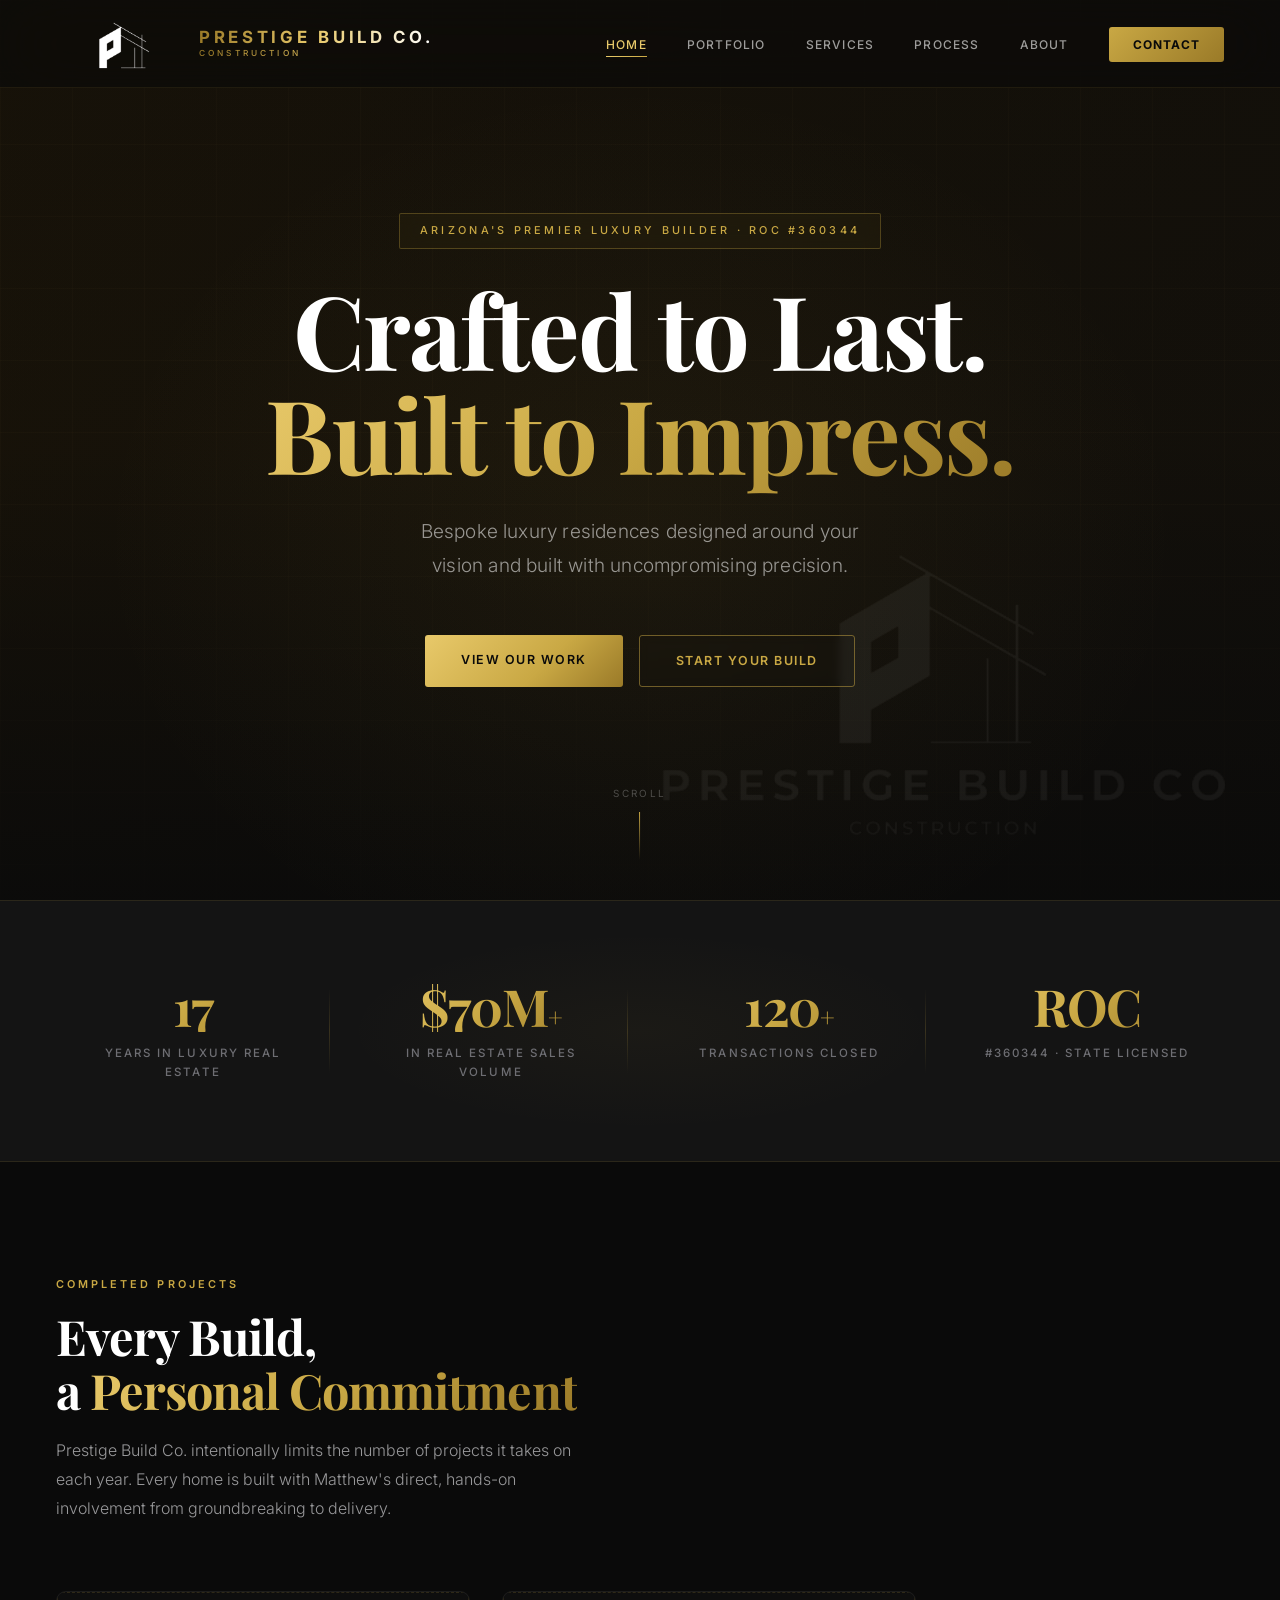
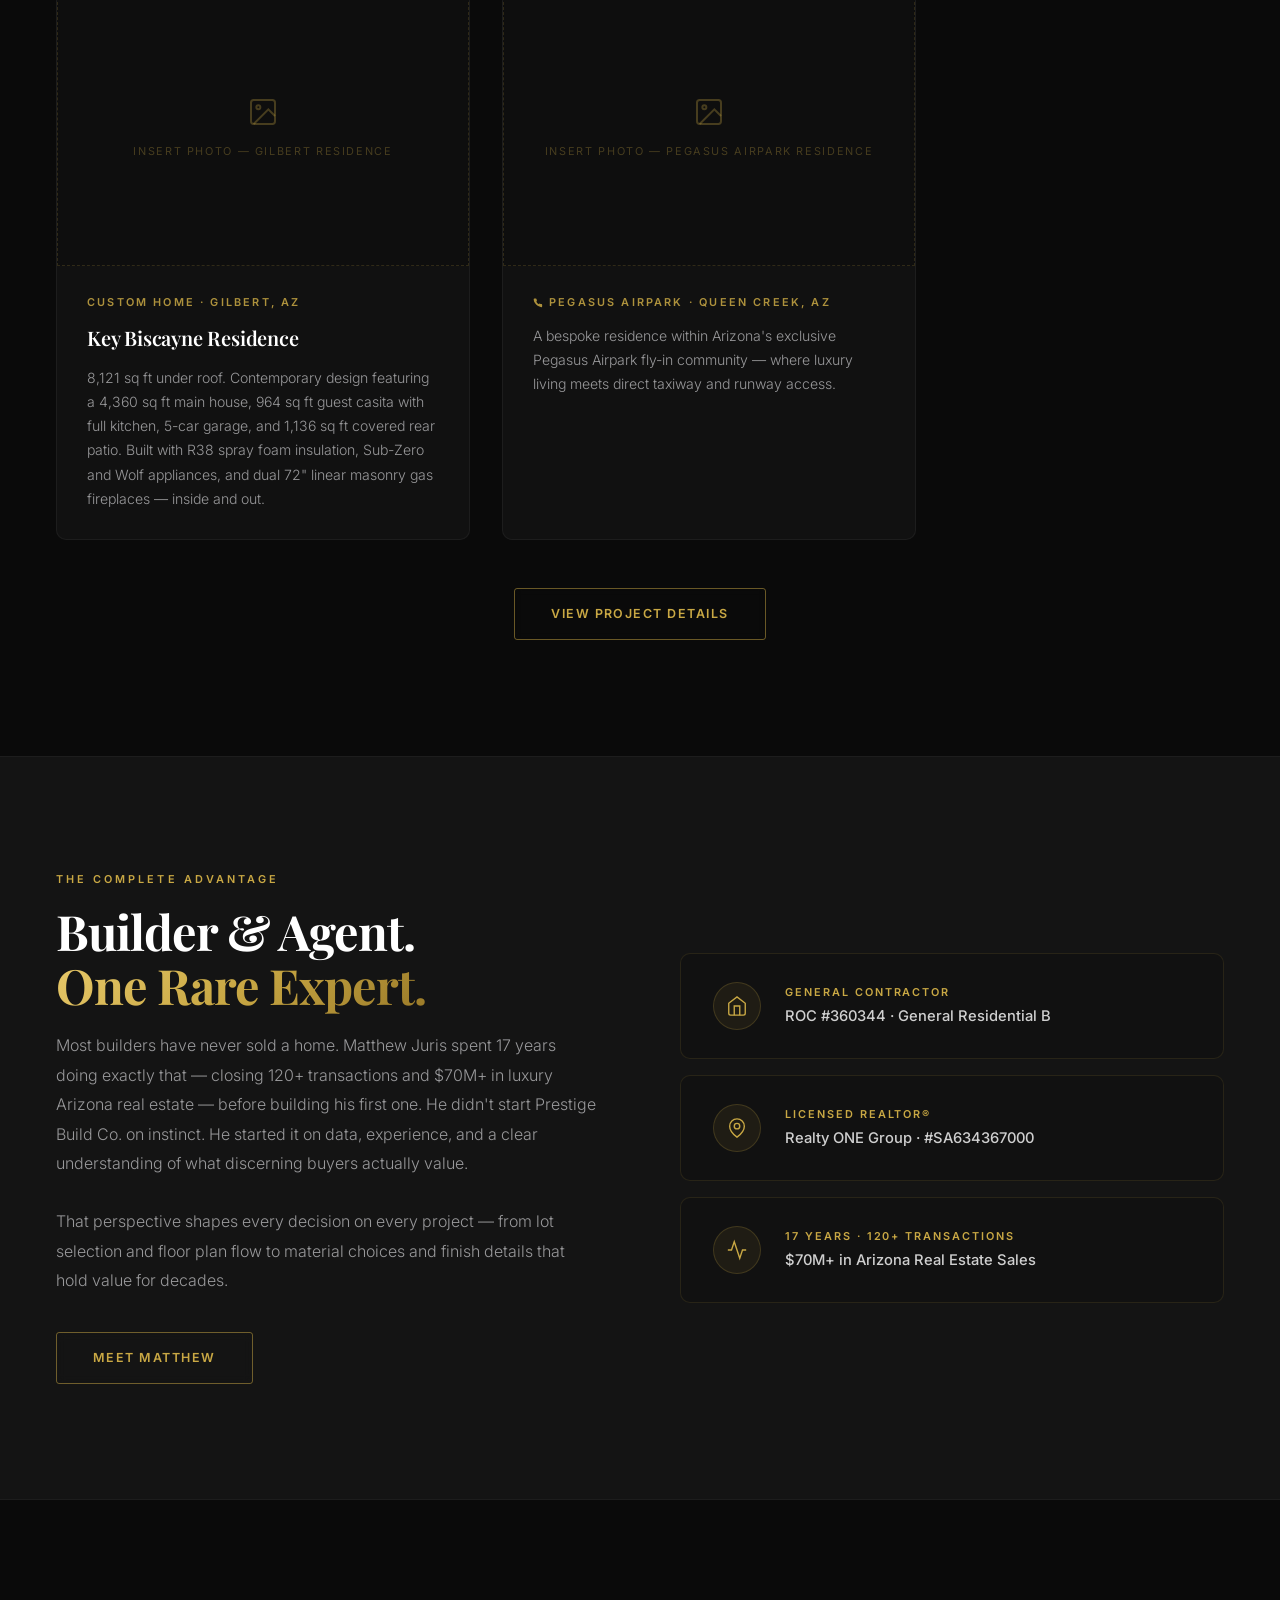
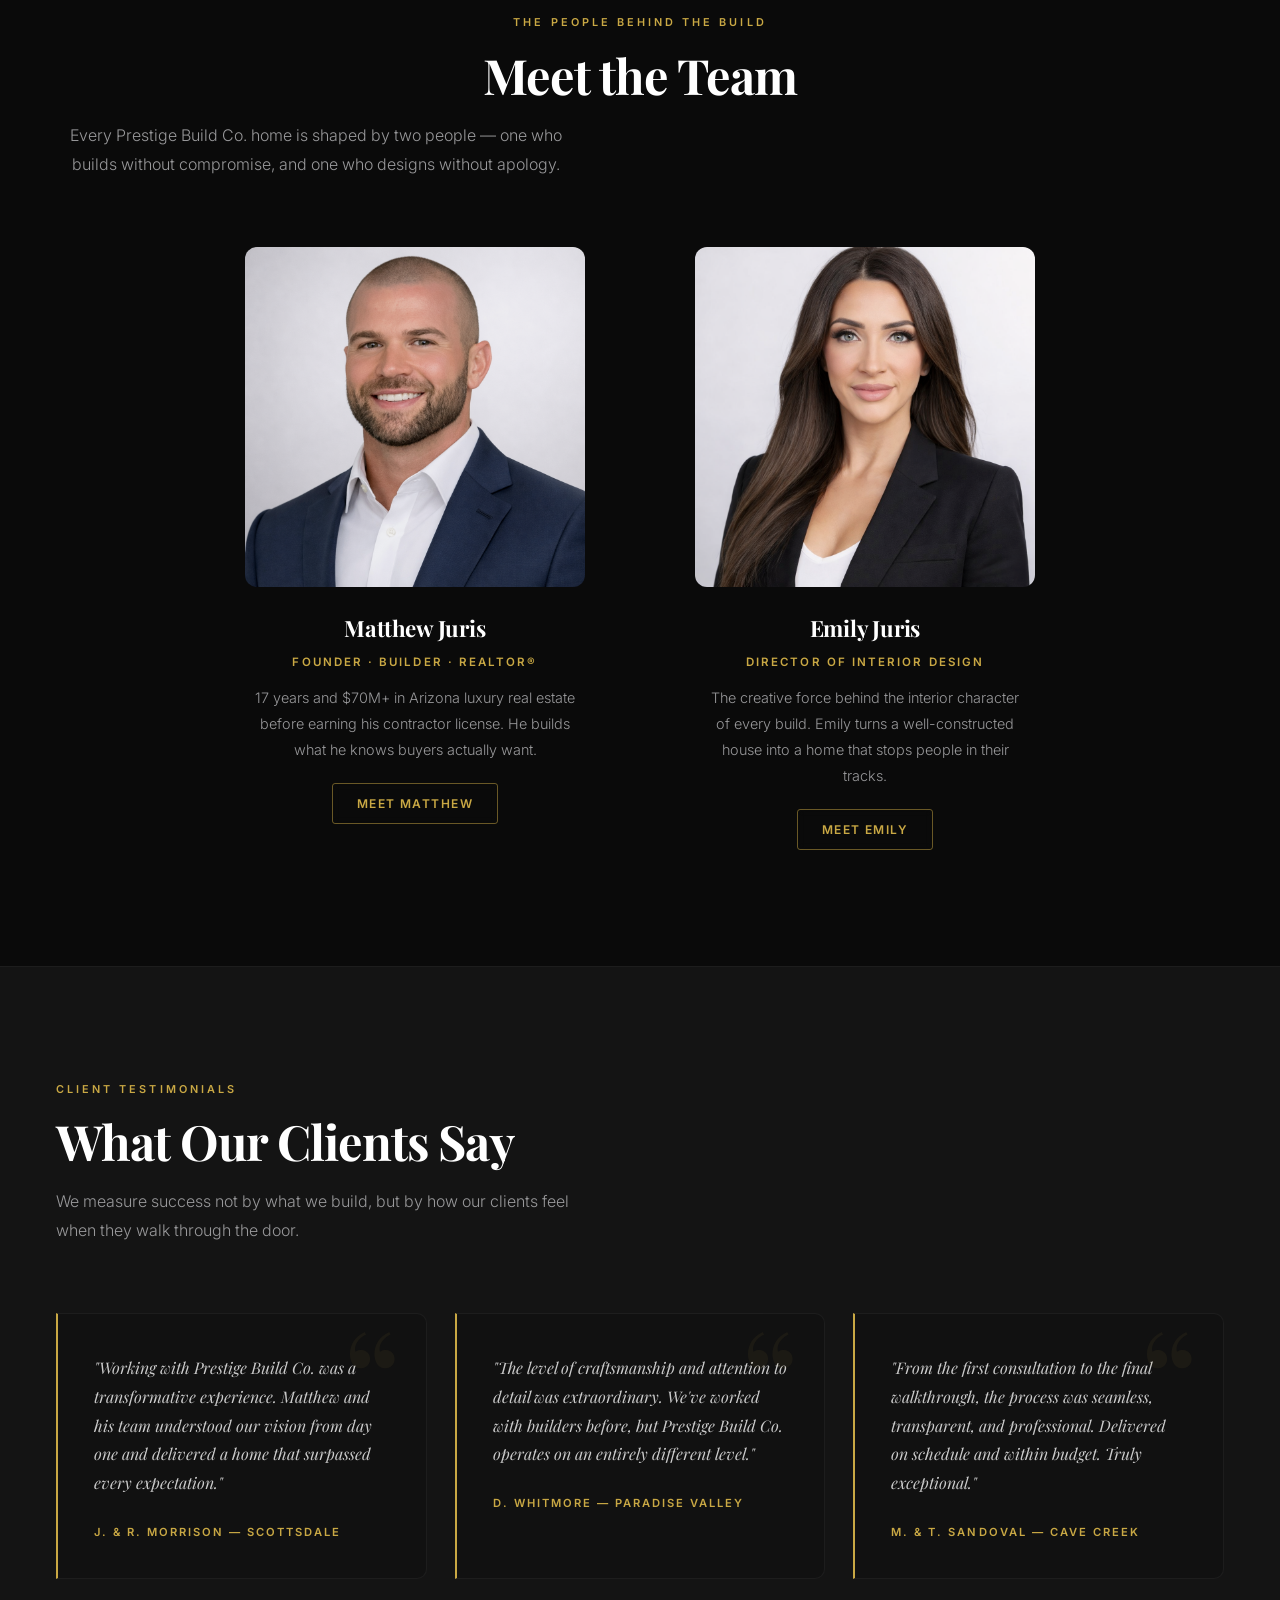
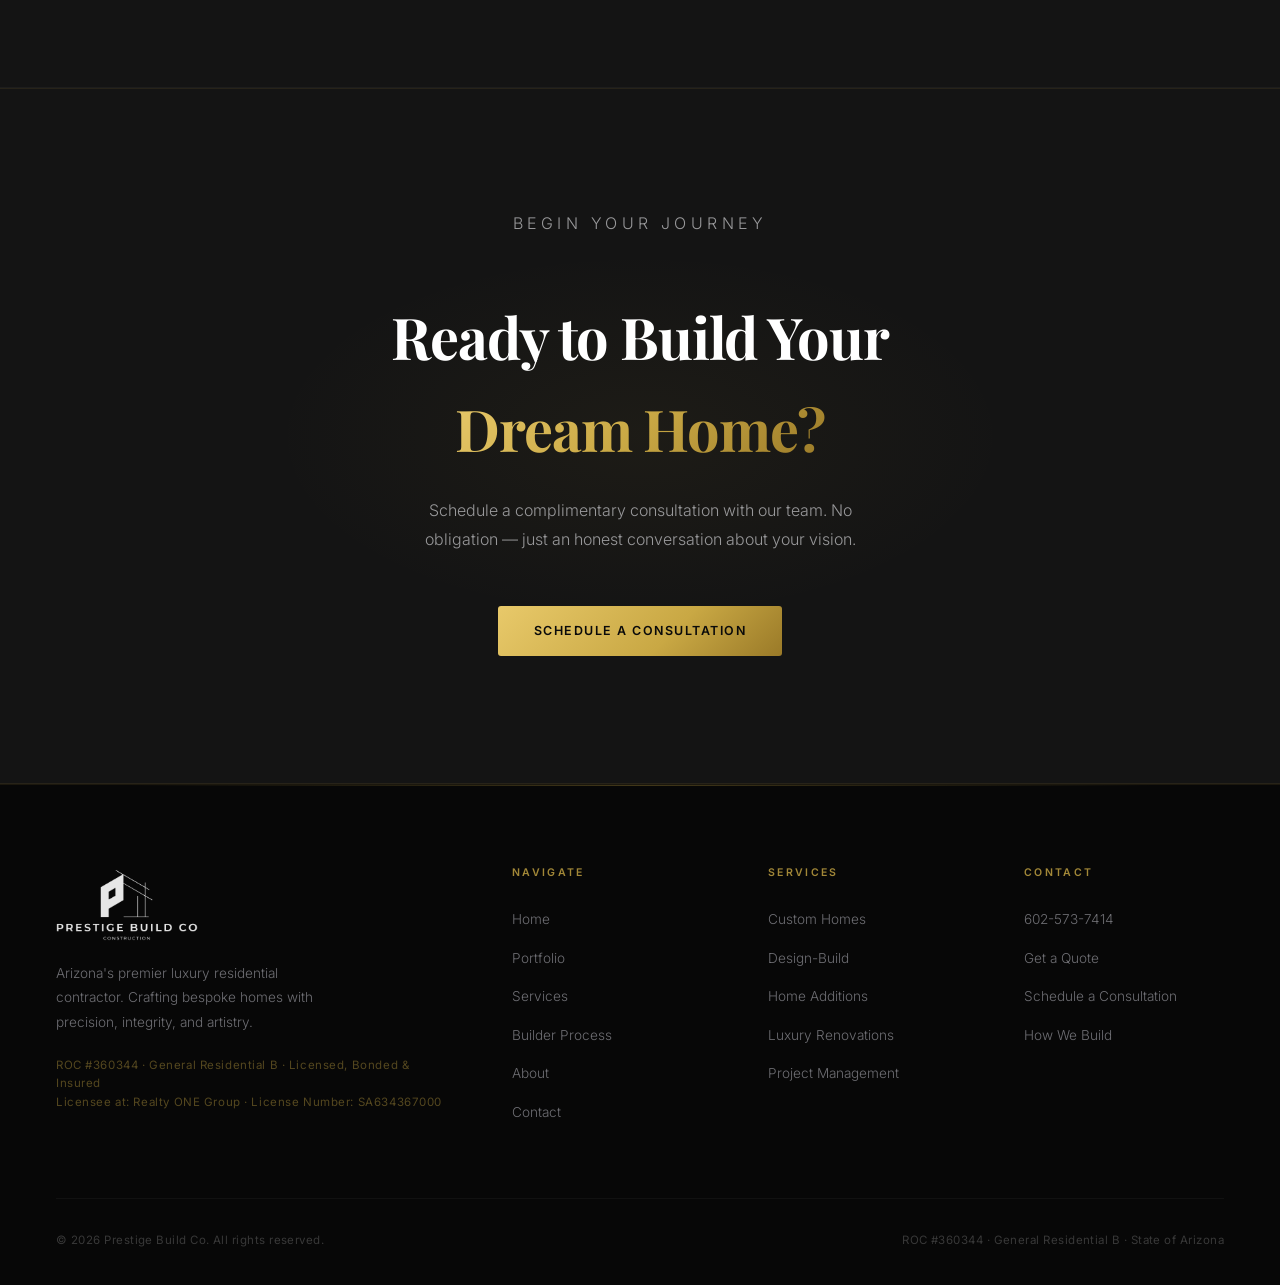
==== commit 45f2f195: "Remove Matthew's middle name Edward from all pages Co-Authored-By: Claude Sonnet 4.6 <noreply@anthro" ====
--- a/index.html
+++ b/index.html
@@ -179,8 +179,8 @@
       <div class="grid-2 stagger" style="max-width:860px; margin:0 auto; gap:40px;">
 
         <div class="fade-in" style="text-align:center;">
-          <img src="Matthew_Juris_Prestige_Build_Co.png" alt="Matthew Edward Juris — Founder, Prestige Build Co." style="width:100%; max-width:340px; border-radius:12px; display:block; margin:0 auto 24px;" />
-          <h3 style="font-family:var(--font-serif); font-size:1.4rem; font-weight:700; letter-spacing:-0.01em; margin-bottom:6px;">Matthew Edward Juris</h3>
+          <img src="Matthew_Juris_Prestige_Build_Co.png" alt="Matthew Juris — Founder, Prestige Build Co." style="width:100%; max-width:340px; border-radius:12px; display:block; margin:0 auto 24px;" />
+          <h3 style="font-family:var(--font-serif); font-size:1.4rem; font-weight:700; letter-spacing:-0.01em; margin-bottom:6px;">Matthew Juris</h3>
           <p style="font-size:0.72rem; letter-spacing:0.18em; text-transform:uppercase; color:var(--gold); font-weight:600; margin-bottom:14px;">Founder · Builder · REALTOR®</p>
           <p style="color:var(--gray-400); font-size:0.9rem; line-height:1.8; font-weight:300; max-width:320px; margin:0 auto 20px;">17 years and $70M+ in Arizona luxury real estate before earning his contractor license. He builds what he knows buyers actually want.</p>
           <a href="about.html" class="btn btn-outline" style="font-size:0.75rem; padding:10px 24px;">Meet Matthew</a>
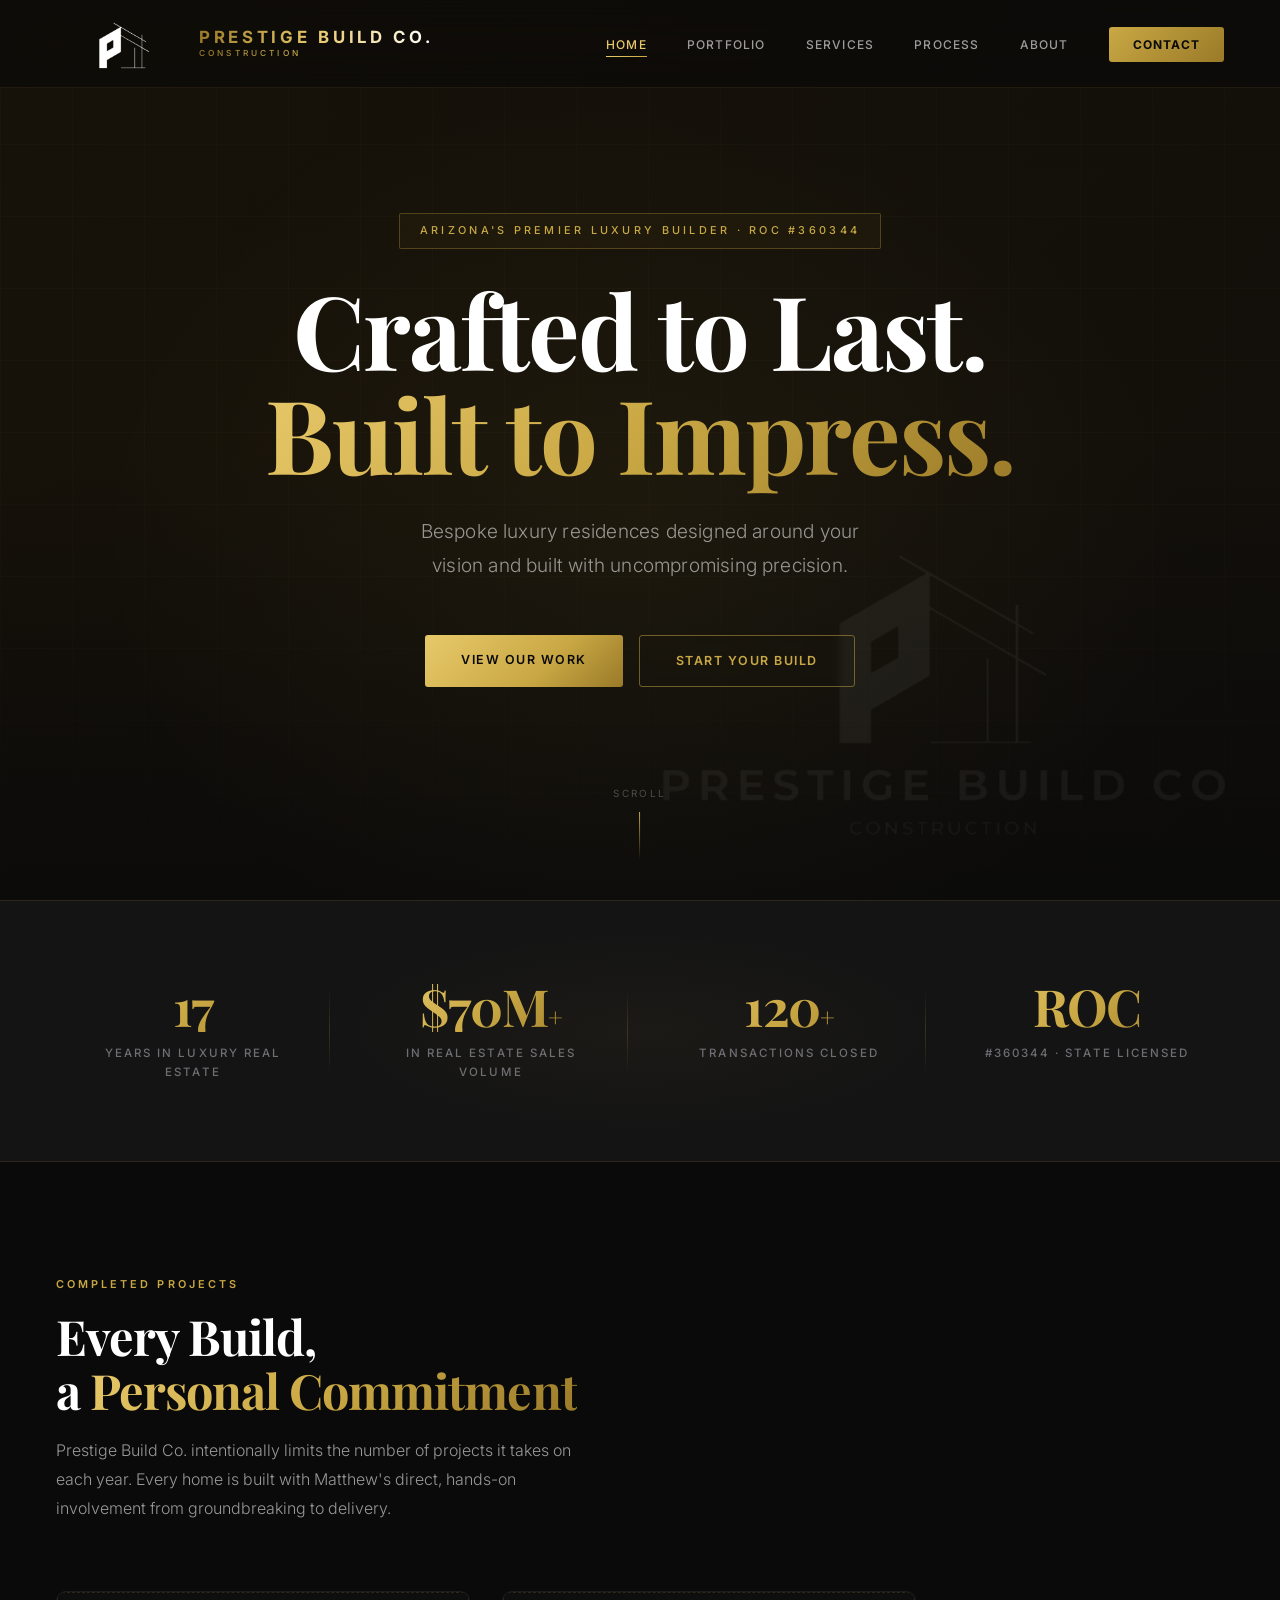
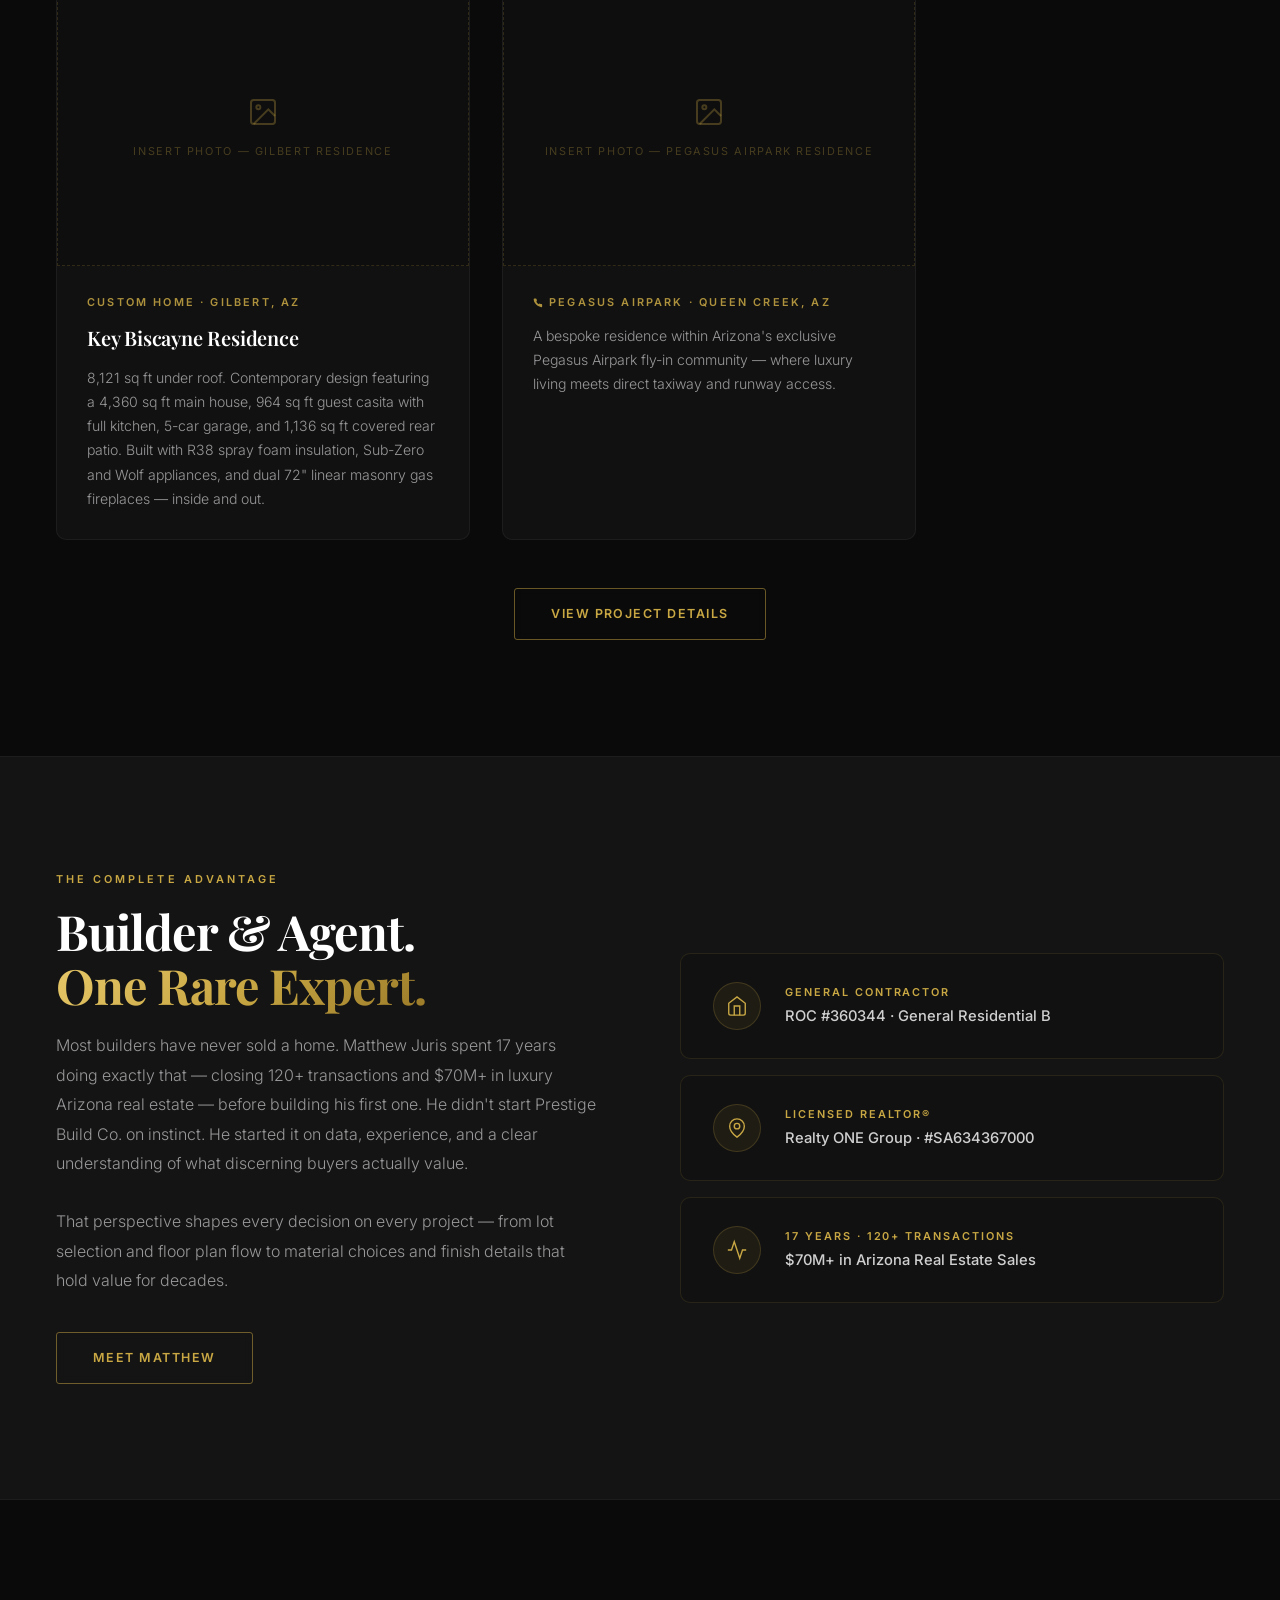
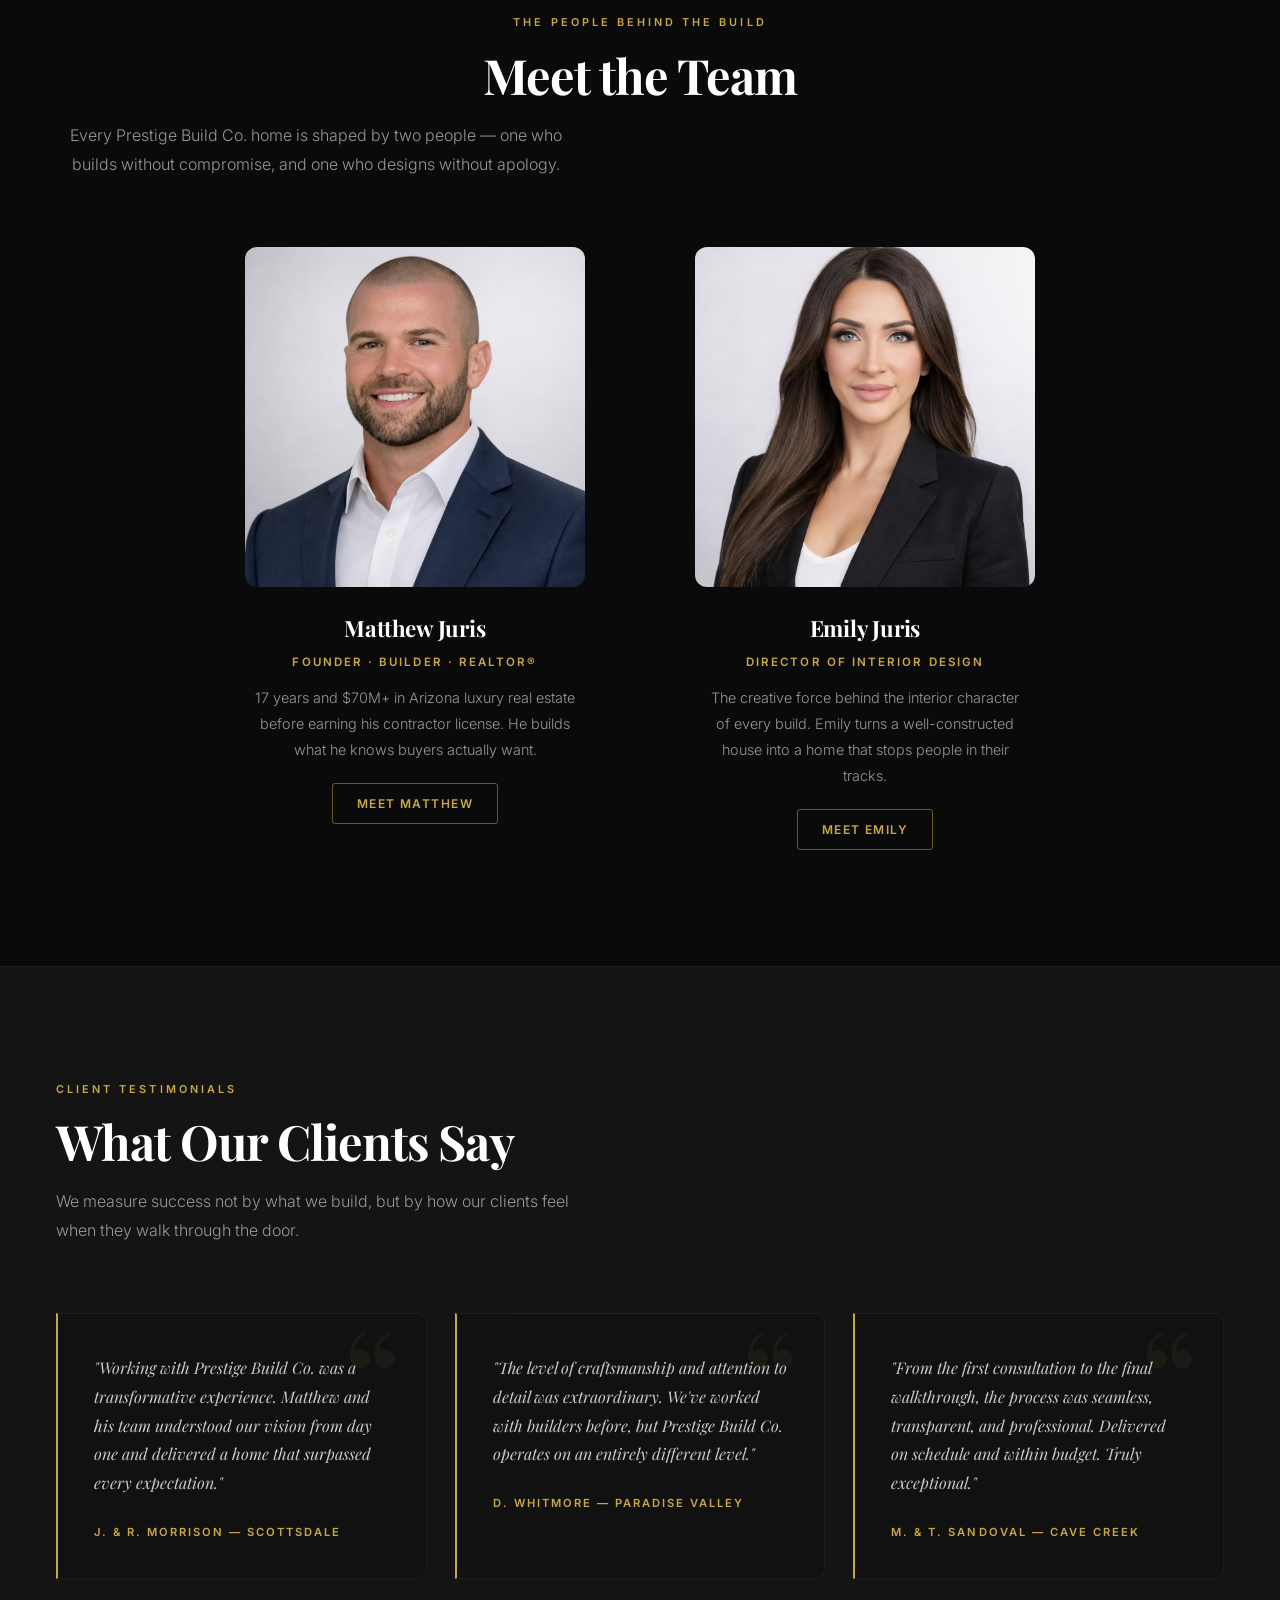
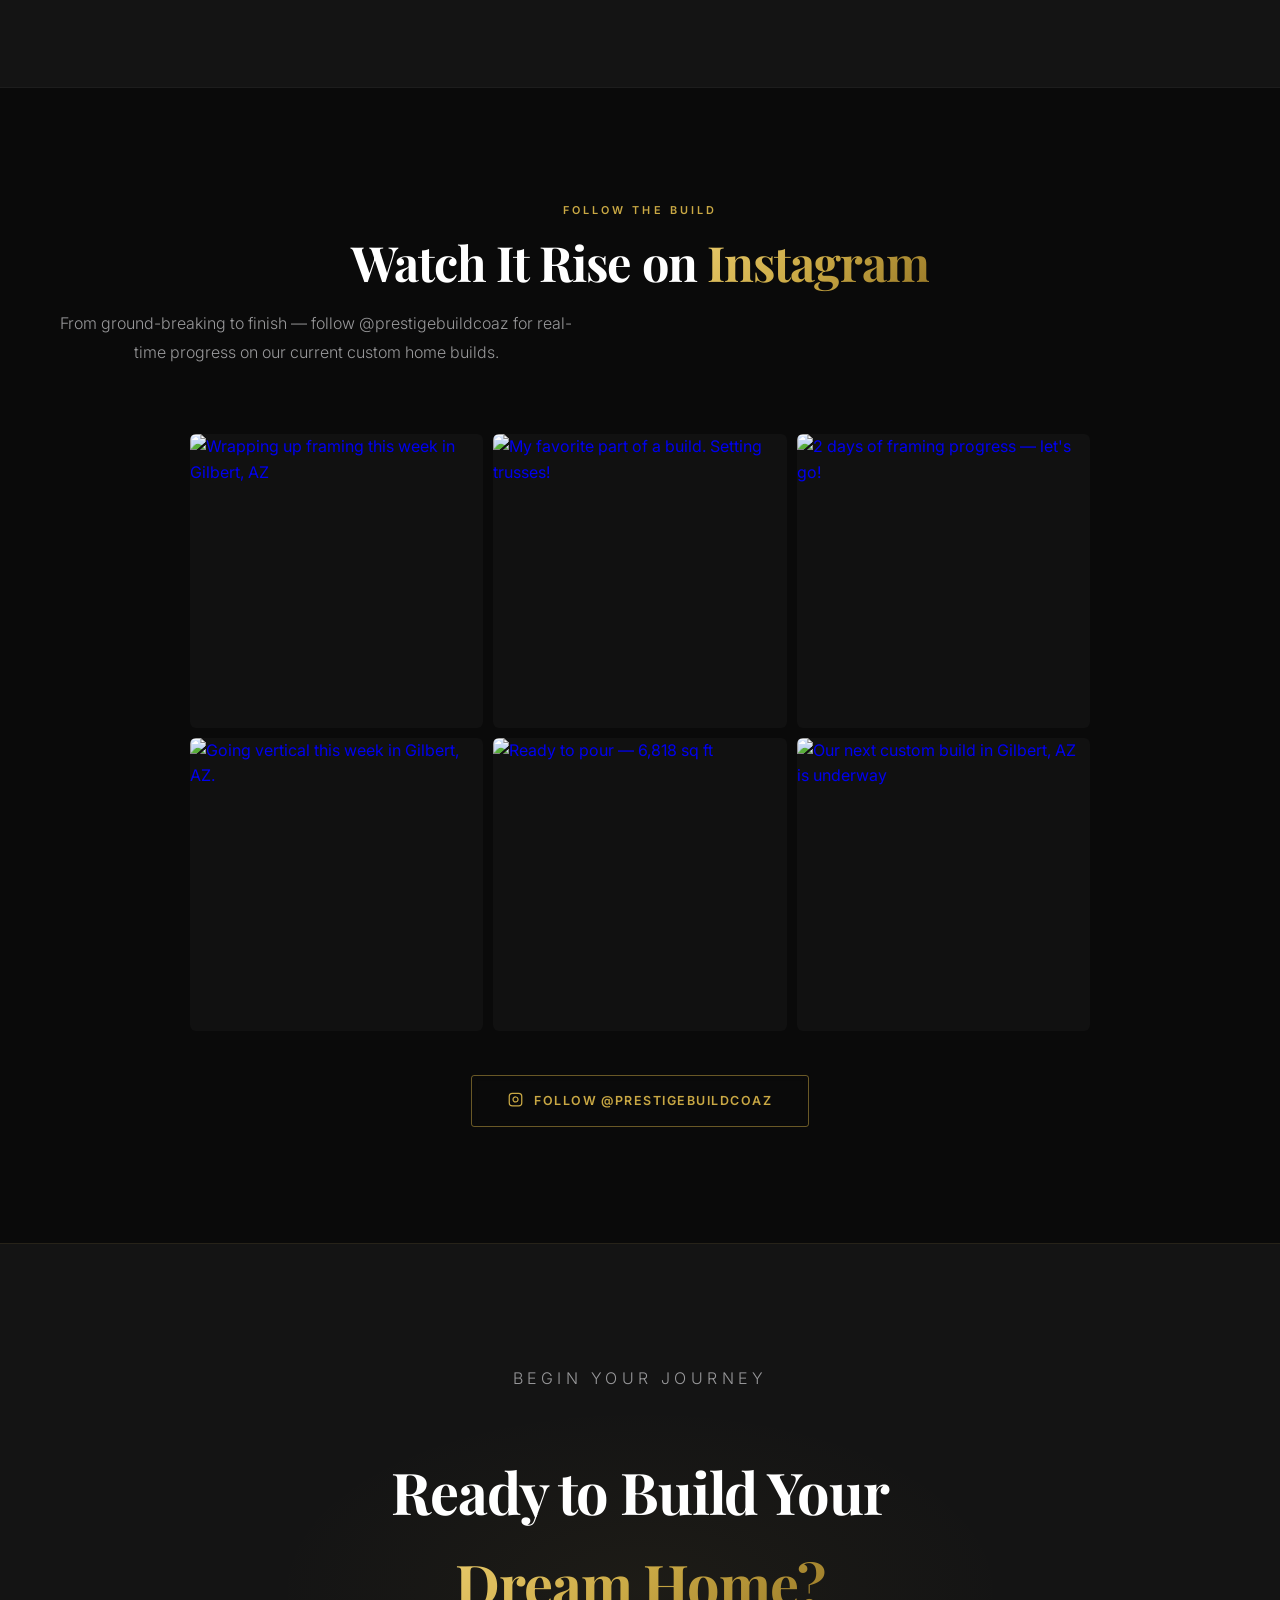
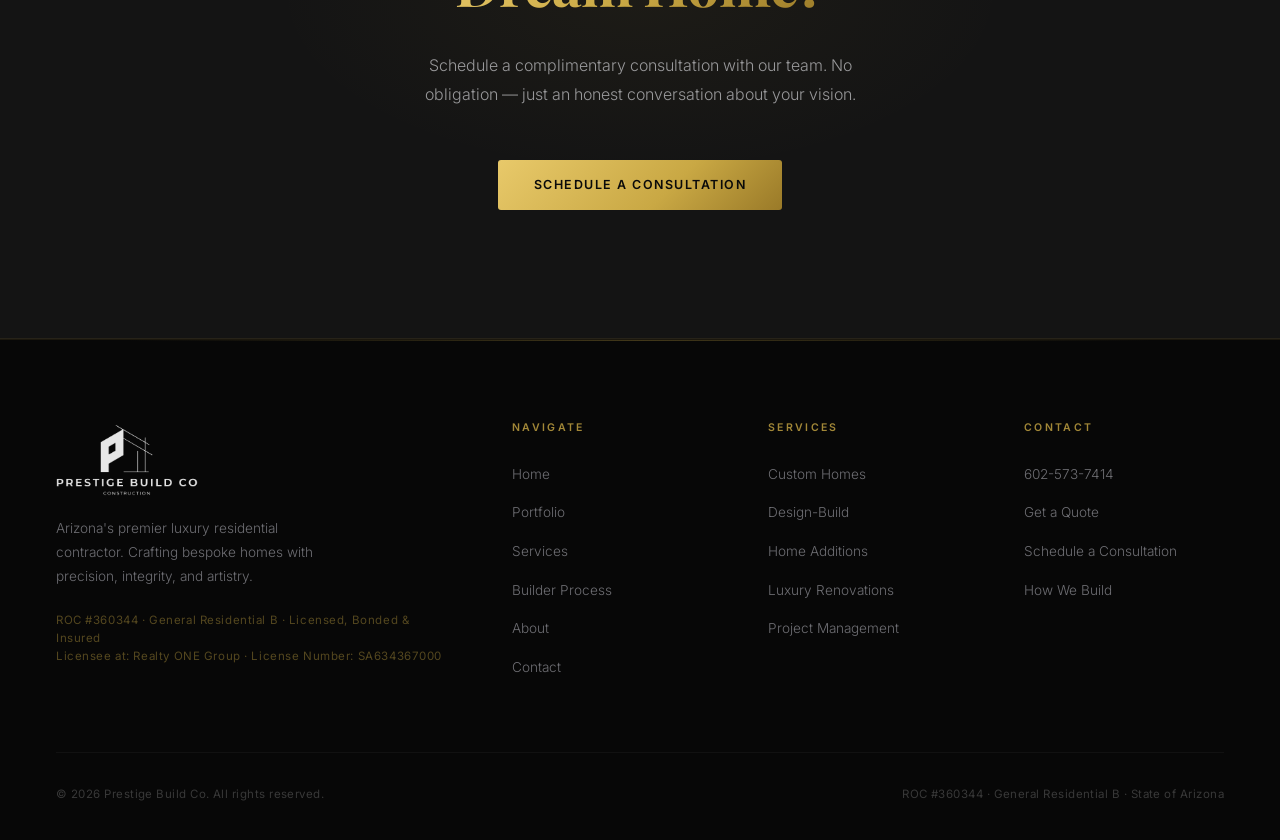
==== commit eec9124e: "Add Instagram feed section to home page Pulls 6 live reels from @prestigebuildcoaz via Behold CDN th" ====
--- a/index.html
+++ b/index.html
@@ -223,6 +223,74 @@
     </div>
   </div>
 
+  <!-- ── INSTAGRAM FEED ───────────────────────────────────── -->
+  <div class="section ig-section">
+    <div class="section-inner">
+      <div class="fade-in ig-header">
+        <p class="section-label">Follow the Build</p>
+        <h2 class="section-title">Watch It Rise on <span class="gold">Instagram</span></h2>
+        <p class="section-sub">From ground-breaking to finish — follow @prestigebuildcoaz for real-time progress on our current custom home builds.</p>
+      </div>
+      <div class="ig-grid stagger">
+
+        <a href="https://www.instagram.com/reel/DU1RdzJkrRv/" target="_blank" rel="noopener" class="ig-item fade-in">
+          <img src="https://behold.pictures/SY43ykFhjFa8NGNNGw3v4eTzlu63/pVMlTvi6CSvKIHxoxozX/18068592950232923/medium.jpg" alt="Wrapping up framing this week in Gilbert, AZ" loading="lazy" />
+          <div class="ig-overlay">
+            <svg class="ig-play" viewBox="0 0 24 24" fill="none" stroke="currentColor" stroke-width="1.5"><polygon points="5 3 19 12 5 21 5 3" fill="rgba(255,255,255,0.9)" stroke="none"/></svg>
+            <p class="ig-caption">Wrapping up framing this week in Gilbert, AZ</p>
+          </div>
+        </a>
+
+        <a href="https://www.instagram.com/reel/DUWlNtzkT8A/" target="_blank" rel="noopener" class="ig-item fade-in">
+          <img src="https://behold.pictures/SY43ykFhjFa8NGNNGw3v4eTzlu63/pVMlTvi6CSvKIHxoxozX/18096407818746531/medium.jpg" alt="My favorite part of a build. Setting trusses!" loading="lazy" />
+          <div class="ig-overlay">
+            <svg class="ig-play" viewBox="0 0 24 24" fill="none" stroke="currentColor" stroke-width="1.5"><polygon points="5 3 19 12 5 21 5 3" fill="rgba(255,255,255,0.9)" stroke="none"/></svg>
+            <p class="ig-caption">My favorite part of a build. Setting trusses!</p>
+          </div>
+        </a>
+
+        <a href="https://www.instagram.com/reel/DUBeSoMj5px/" target="_blank" rel="noopener" class="ig-item fade-in">
+          <img src="https://behold.pictures/SY43ykFhjFa8NGNNGw3v4eTzlu63/pVMlTvi6CSvKIHxoxozX/18091416623007724/medium.jpg" alt="2 days of framing progress — let's go!" loading="lazy" />
+          <div class="ig-overlay">
+            <svg class="ig-play" viewBox="0 0 24 24" fill="none" stroke="currentColor" stroke-width="1.5"><polygon points="5 3 19 12 5 21 5 3" fill="rgba(255,255,255,0.9)" stroke="none"/></svg>
+            <p class="ig-caption">2 days of framing progress — let's go!</p>
+          </div>
+        </a>
+
+        <a href="https://www.instagram.com/reel/DT--oOUEgoZ/" target="_blank" rel="noopener" class="ig-item fade-in">
+          <img src="https://behold.pictures/SY43ykFhjFa8NGNNGw3v4eTzlu63/pVMlTvi6CSvKIHxoxozX/18107749594736291/medium.jpg" alt="Going vertical this week in Gilbert, AZ." loading="lazy" />
+          <div class="ig-overlay">
+            <svg class="ig-play" viewBox="0 0 24 24" fill="none" stroke="currentColor" stroke-width="1.5"><polygon points="5 3 19 12 5 21 5 3" fill="rgba(255,255,255,0.9)" stroke="none"/></svg>
+            <p class="ig-caption">Going vertical this week in Gilbert, AZ.</p>
+          </div>
+        </a>
+
+        <a href="https://www.instagram.com/reel/DTtxnS6Ead7/" target="_blank" rel="noopener" class="ig-item fade-in">
+          <img src="https://behold.pictures/SY43ykFhjFa8NGNNGw3v4eTzlu63/pVMlTvi6CSvKIHxoxozX/17854813572603481/medium.jpg" alt="Ready to pour — 6,818 sq ft" loading="lazy" />
+          <div class="ig-overlay">
+            <svg class="ig-play" viewBox="0 0 24 24" fill="none" stroke="currentColor" stroke-width="1.5"><polygon points="5 3 19 12 5 21 5 3" fill="rgba(255,255,255,0.9)" stroke="none"/></svg>
+            <p class="ig-caption">Ready to pour — 6,818 sq ft</p>
+          </div>
+        </a>
+
+        <a href="https://www.instagram.com/reel/DTq9MBKEm9Z/" target="_blank" rel="noopener" class="ig-item fade-in">
+          <img src="https://behold.pictures/SY43ykFhjFa8NGNNGw3v4eTzlu63/pVMlTvi6CSvKIHxoxozX/17991598394865876/medium.jpg" alt="Our next custom build in Gilbert, AZ is underway" loading="lazy" />
+          <div class="ig-overlay">
+            <svg class="ig-play" viewBox="0 0 24 24" fill="none" stroke="currentColor" stroke-width="1.5"><polygon points="5 3 19 12 5 21 5 3" fill="rgba(255,255,255,0.9)" stroke="none"/></svg>
+            <p class="ig-caption">Our next custom build in Gilbert, AZ is underway</p>
+          </div>
+        </a>
+
+      </div>
+      <div style="text-align:center; margin-top:44px;" class="fade-in">
+        <a href="https://www.instagram.com/prestigebuildcoaz/" target="_blank" rel="noopener" class="btn btn-outline">
+          <svg width="15" height="15" viewBox="0 0 24 24" fill="none" stroke="currentColor" stroke-width="2" style="vertical-align:-2px; margin-right:7px;"><rect x="2" y="2" width="20" height="20" rx="5" ry="5"/><path d="M16 11.37A4 4 0 1 1 12.63 8 4 4 0 0 1 16 11.37z"/><line x1="17.5" y1="6.5" x2="17.51" y2="6.5"/></svg>
+          Follow @prestigebuildcoaz
+        </a>
+      </div>
+    </div>
+  </div>
+
   <!-- ── CTA ──────────────────────────────────────────────── -->
   <div class="cta-section fade-in">
     <p class="section-label">Begin Your Journey</p>
--- a/styles.css
+++ b/styles.css
@@ -1054,6 +1054,76 @@
   letter-spacing: 0.04em;
 }
 
+/* ── INSTAGRAM GRID ──────────────────────────────────────── */
+.ig-section { background: var(--black); }
+
+.ig-header { text-align: center; margin-bottom: 52px; }
+
+.ig-grid {
+  display: grid;
+  grid-template-columns: repeat(3, 1fr);
+  gap: 10px;
+  max-width: 900px;
+  margin: 0 auto;
+}
+
+.ig-item {
+  position: relative;
+  aspect-ratio: 1;
+  overflow: hidden;
+  border-radius: 6px;
+  display: block;
+  background: var(--black-card);
+  text-decoration: none;
+}
+
+.ig-item img {
+  width: 100%;
+  height: 100%;
+  object-fit: cover;
+  display: block;
+  transition: transform 0.5s ease;
+}
+
+.ig-item:hover img { transform: scale(1.06); }
+
+.ig-overlay {
+  position: absolute;
+  top: 0; left: 0; right: 0; bottom: 0;
+  background: linear-gradient(to top, rgba(0,0,0,0.82) 0%, rgba(0,0,0,0.1) 55%, transparent 100%);
+  display: flex;
+  flex-direction: column;
+  justify-content: flex-end;
+  padding: 14px;
+  opacity: 0;
+  transition: opacity 0.3s ease;
+}
+
+.ig-item:hover .ig-overlay { opacity: 1; }
+
+.ig-play {
+  position: absolute;
+  top: 10px;
+  right: 10px;
+  width: 18px;
+  height: 18px;
+  opacity: 0;
+  transition: opacity 0.3s ease;
+}
+
+.ig-item:hover .ig-play { opacity: 1; }
+
+.ig-caption {
+  font-size: 0.74rem;
+  color: rgba(255,255,255,0.92);
+  line-height: 1.45;
+  font-weight: 400;
+  display: -webkit-box;
+  -webkit-line-clamp: 2;
+  -webkit-box-orient: vertical;
+  overflow: hidden;
+}
+
 /* ── RESPONSIVE ───────────────────────────────────────────── */
 @media (max-width: 1024px) {
   .contact-grid { grid-template-columns: 1fr; }
@@ -1087,6 +1157,10 @@
   .stats-strip { padding-left: 28px; padding-right: 28px; }
 }
 
+@media (max-width: 640px) {
+  .ig-grid { grid-template-columns: repeat(2, 1fr); gap: 6px; }
+}
+
 @media (max-width: 600px) {
   .footer-inner { grid-template-columns: 1fr; }
   .footer-bottom { flex-direction: column; gap: 8px; text-align: center; }
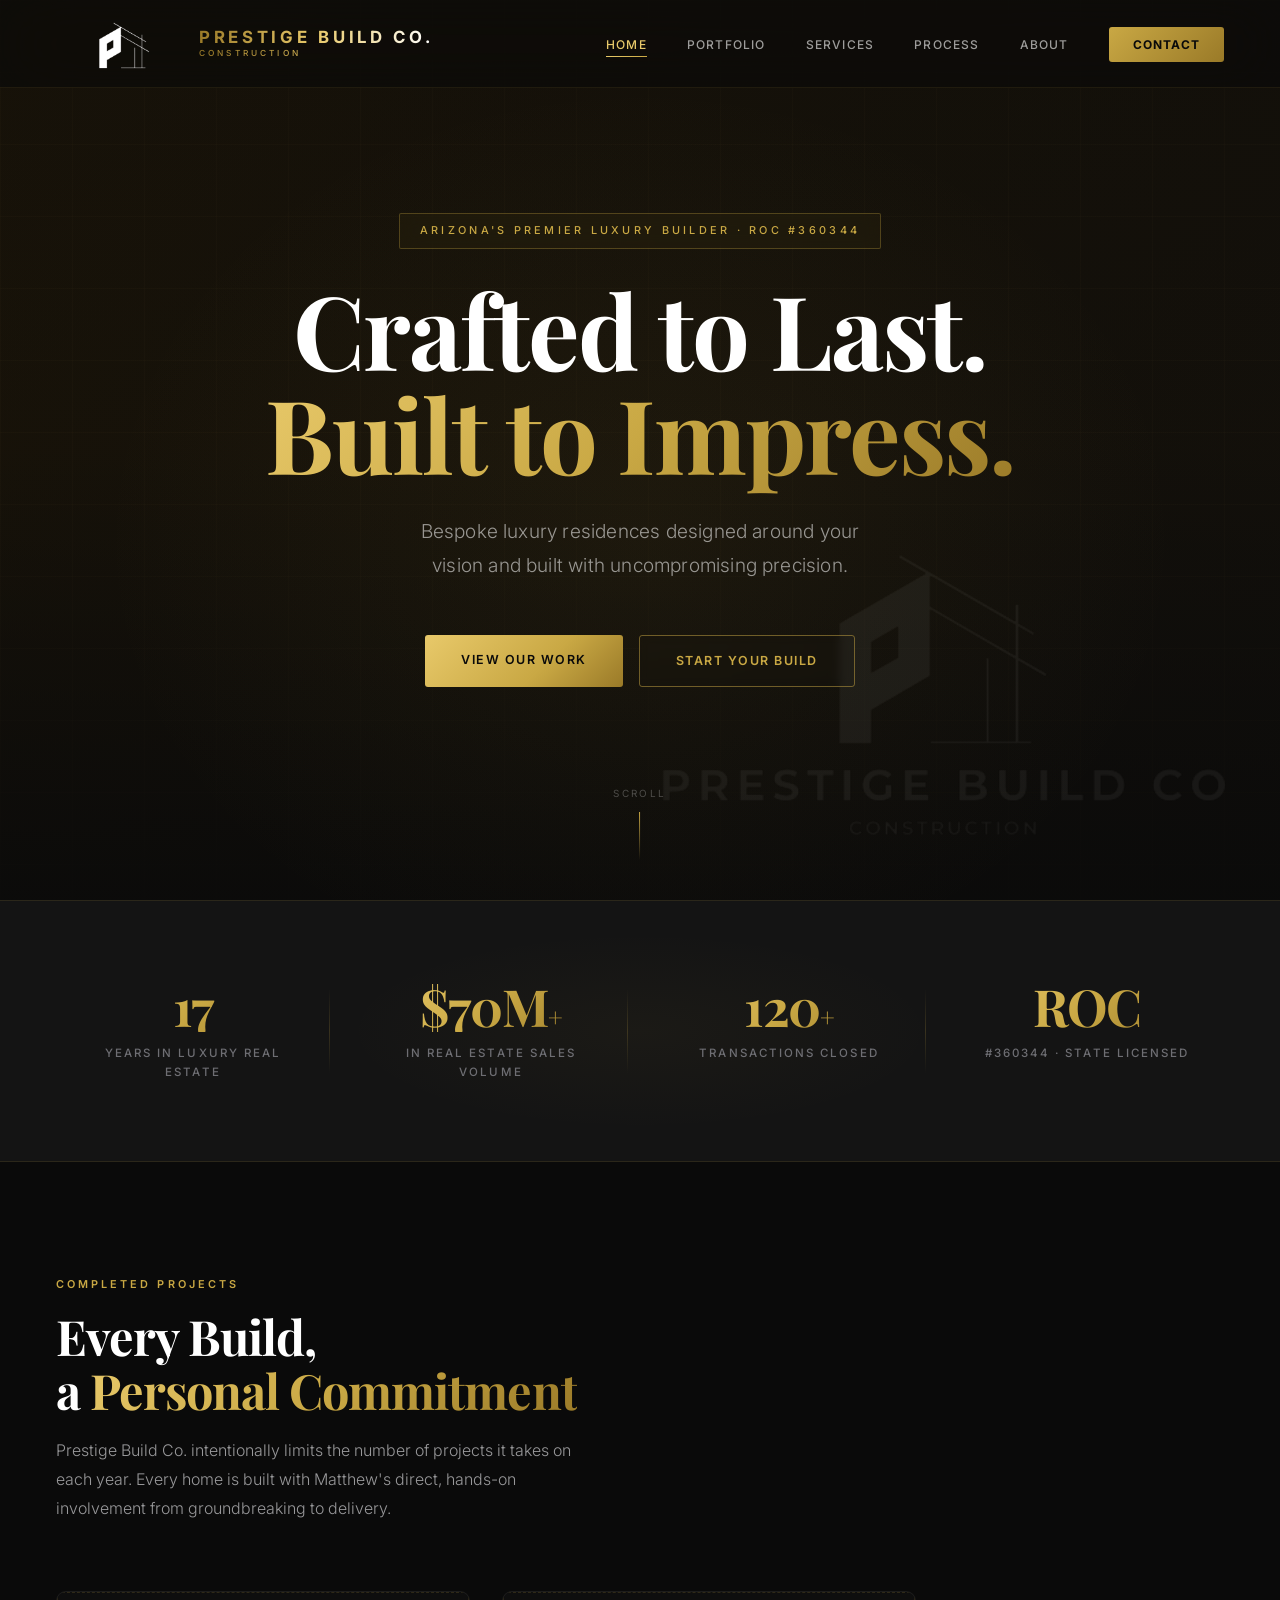
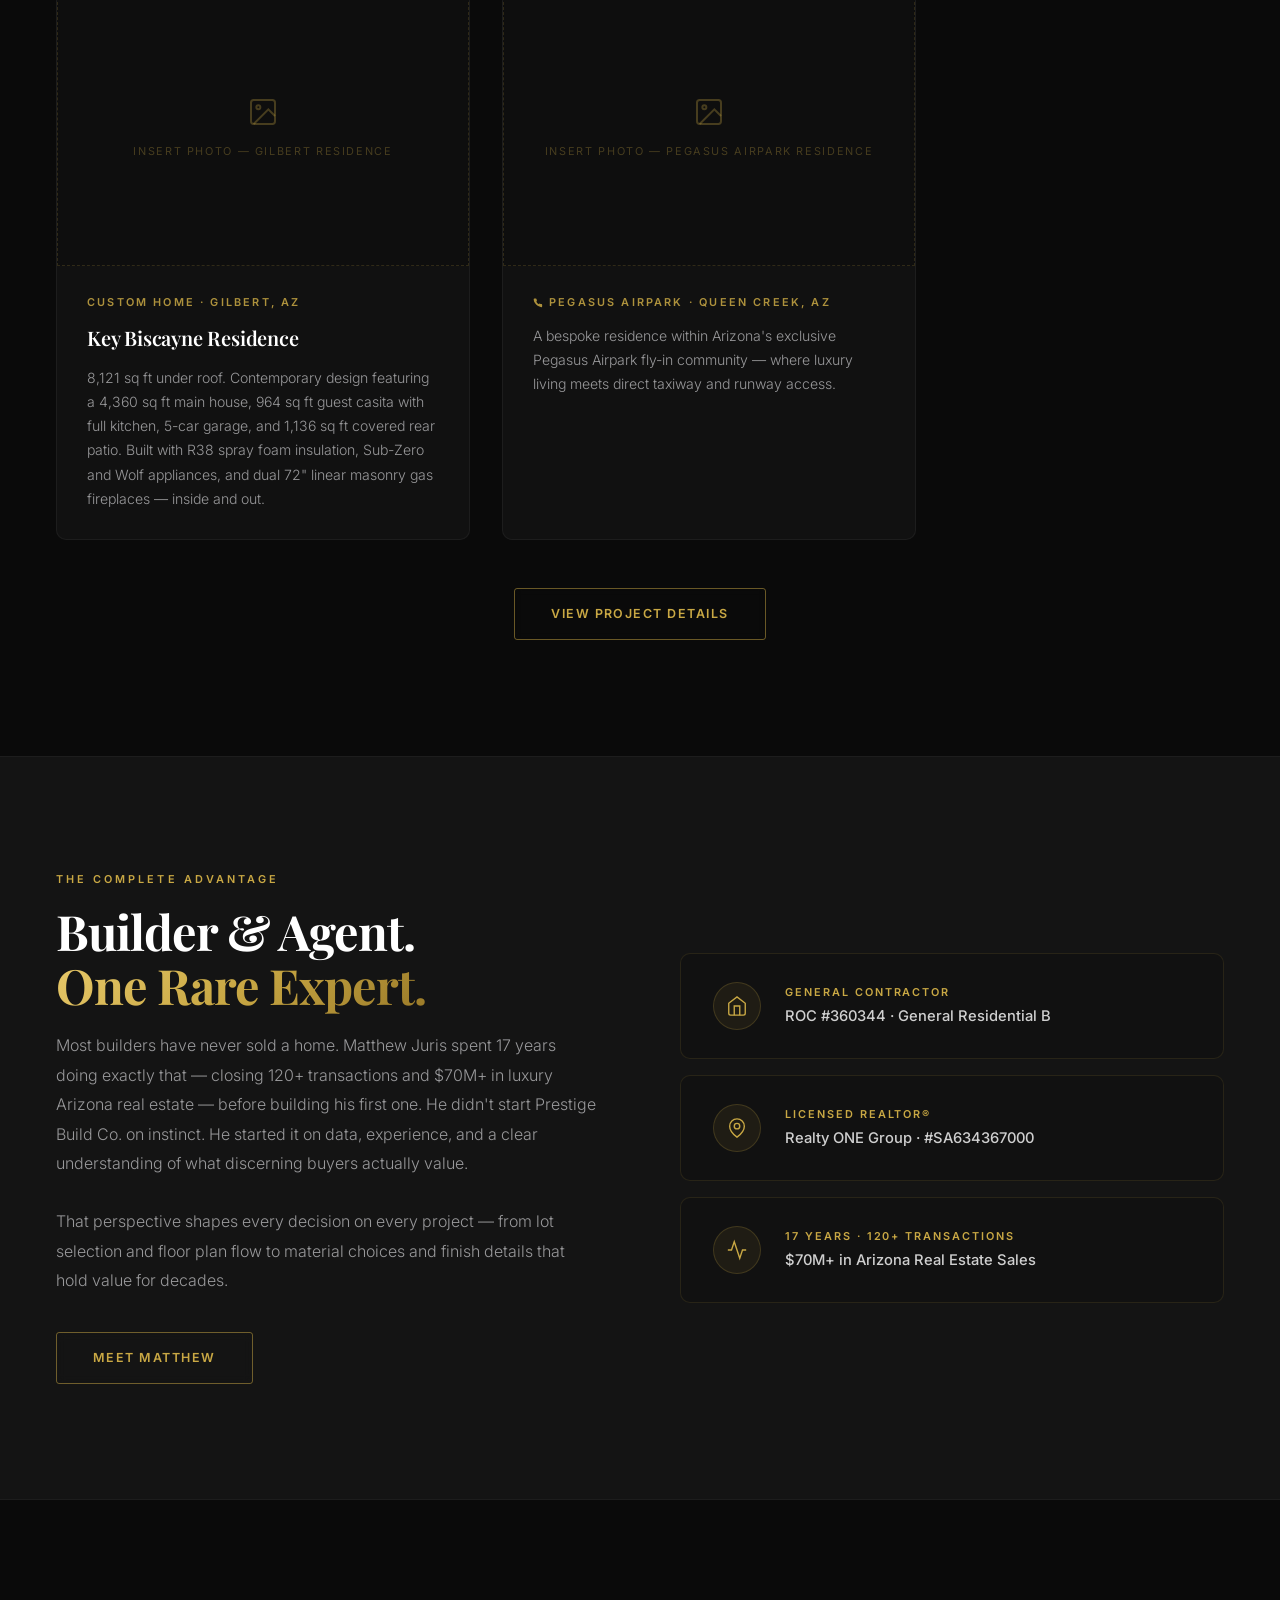
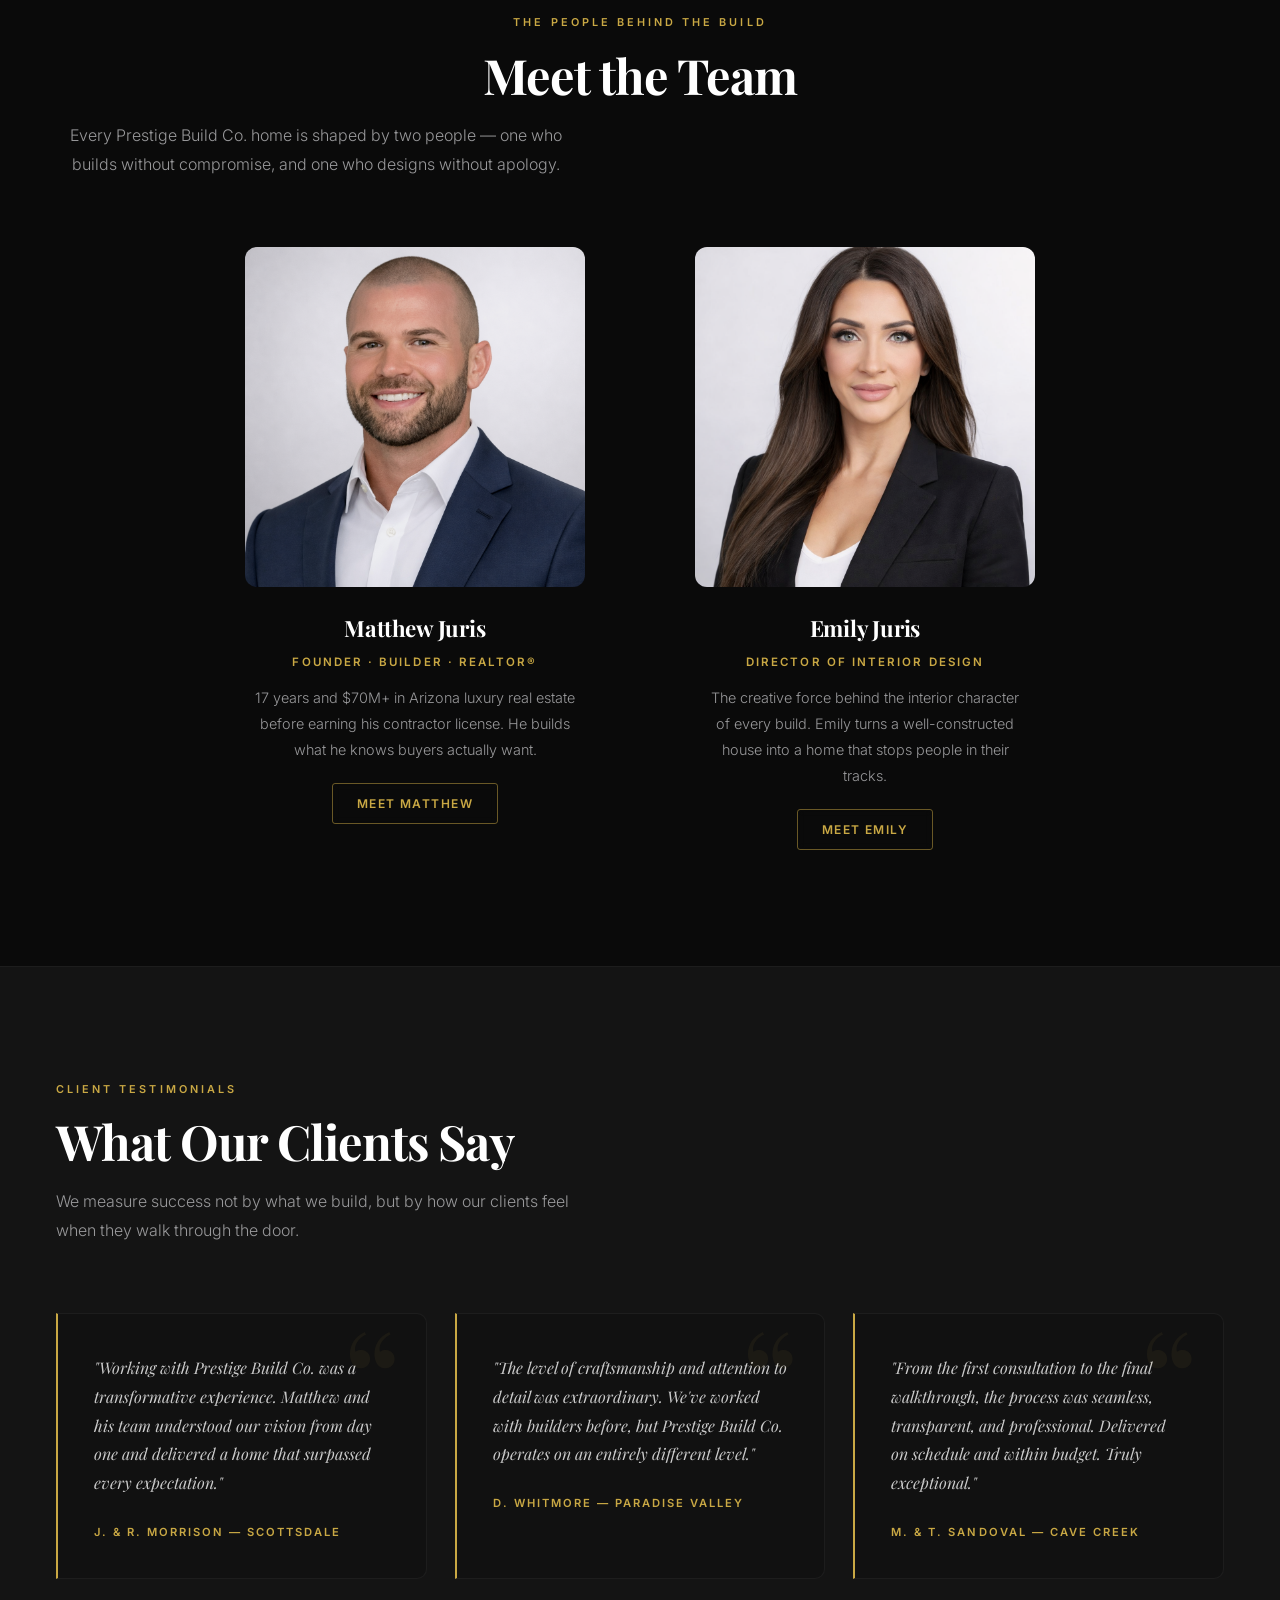
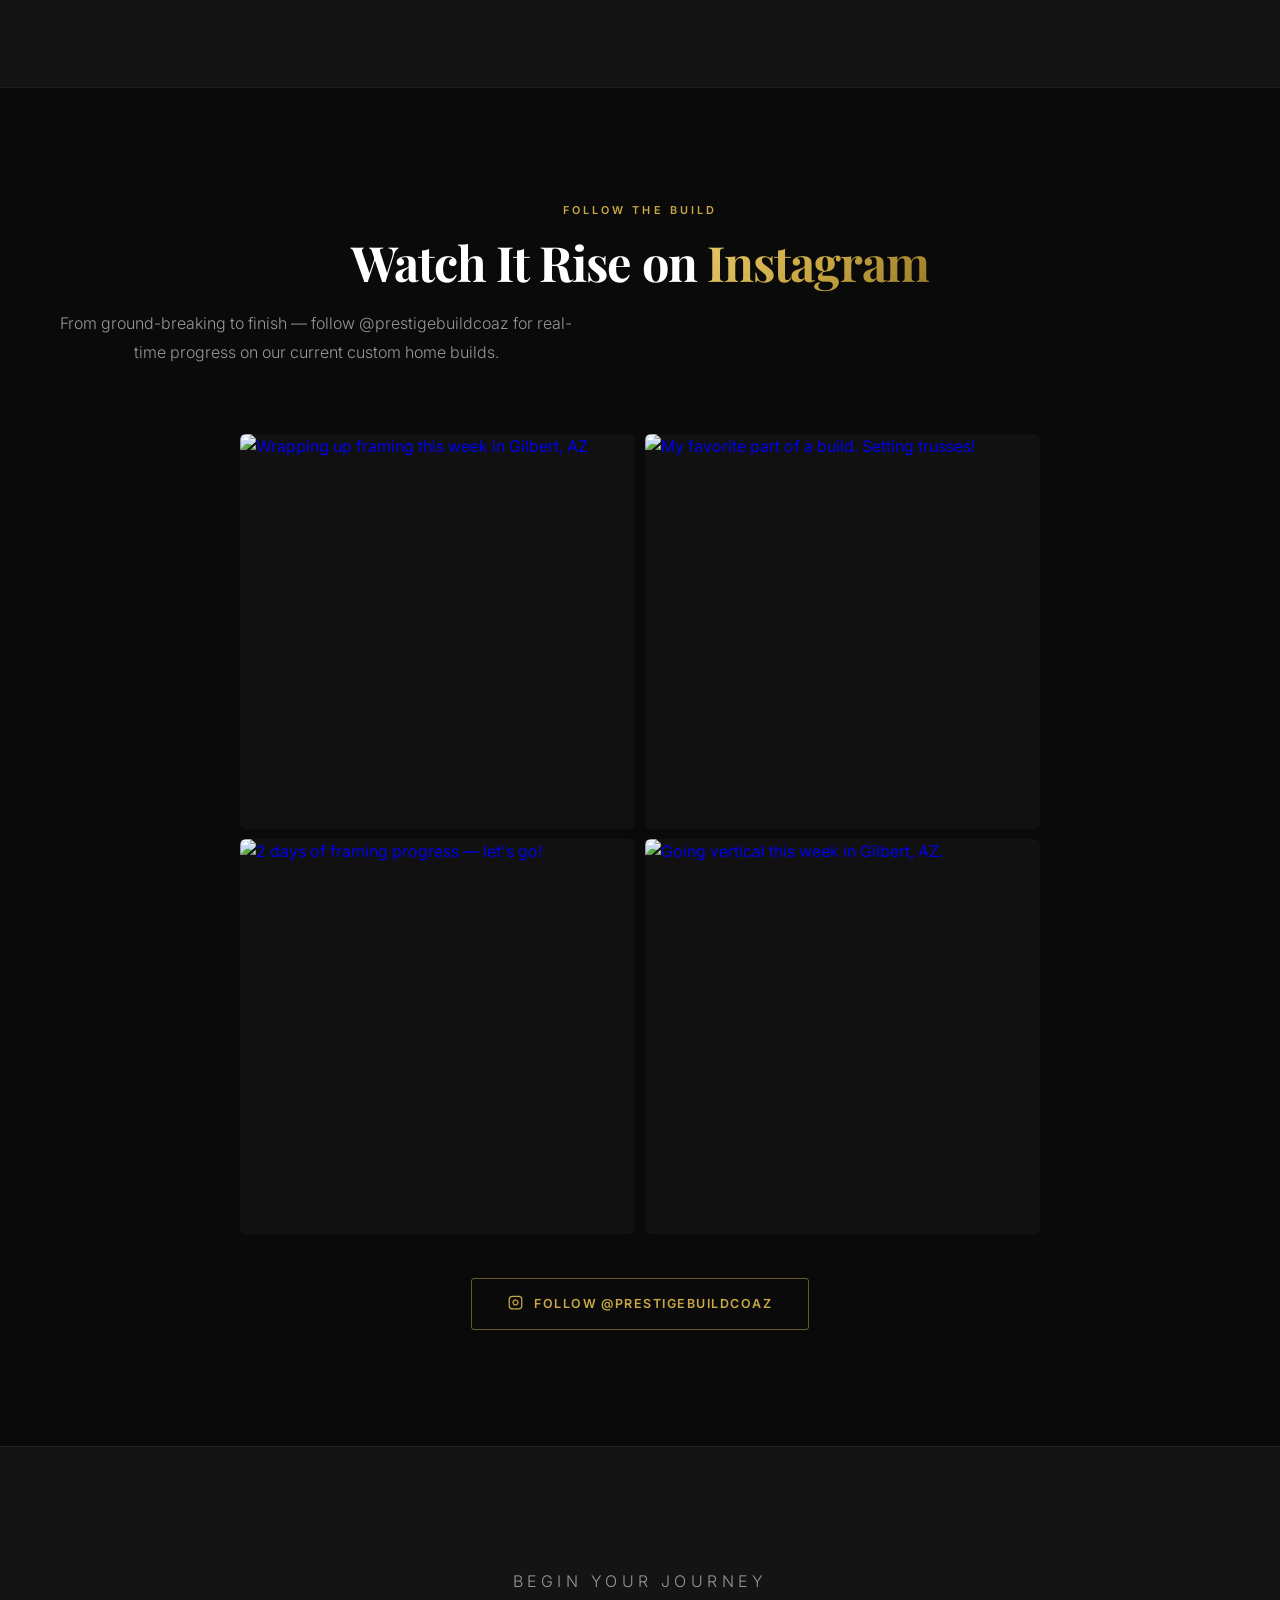
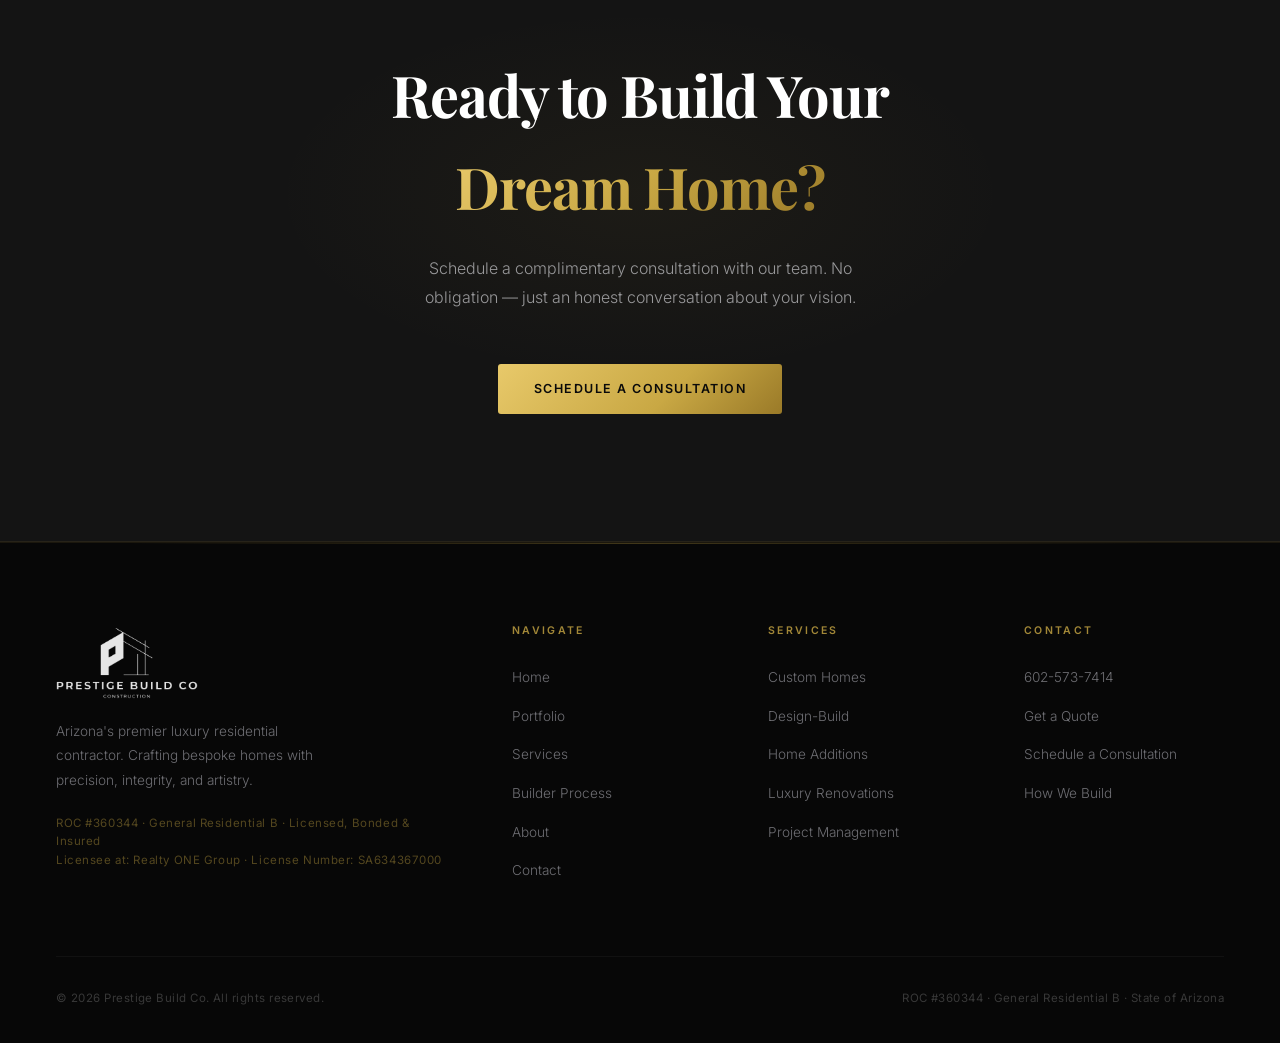
==== commit 8c56a39f: "Fix Instagram grid: remove uncached thumbnails, switch to 2×2 layout Two Jan posts never had thumbna" ====
--- a/index.html
+++ b/index.html
@@ -265,22 +265,6 @@
           </div>
         </a>
 
-        <a href="https://www.instagram.com/reel/DTtxnS6Ead7/" target="_blank" rel="noopener" class="ig-item fade-in">
-          <img src="https://behold.pictures/SY43ykFhjFa8NGNNGw3v4eTzlu63/pVMlTvi6CSvKIHxoxozX/17854813572603481/medium.jpg" alt="Ready to pour — 6,818 sq ft" loading="lazy" />
-          <div class="ig-overlay">
-            <svg class="ig-play" viewBox="0 0 24 24" fill="none" stroke="currentColor" stroke-width="1.5"><polygon points="5 3 19 12 5 21 5 3" fill="rgba(255,255,255,0.9)" stroke="none"/></svg>
-            <p class="ig-caption">Ready to pour — 6,818 sq ft</p>
-          </div>
-        </a>
-
-        <a href="https://www.instagram.com/reel/DTq9MBKEm9Z/" target="_blank" rel="noopener" class="ig-item fade-in">
-          <img src="https://behold.pictures/SY43ykFhjFa8NGNNGw3v4eTzlu63/pVMlTvi6CSvKIHxoxozX/17991598394865876/medium.jpg" alt="Our next custom build in Gilbert, AZ is underway" loading="lazy" />
-          <div class="ig-overlay">
-            <svg class="ig-play" viewBox="0 0 24 24" fill="none" stroke="currentColor" stroke-width="1.5"><polygon points="5 3 19 12 5 21 5 3" fill="rgba(255,255,255,0.9)" stroke="none"/></svg>
-            <p class="ig-caption">Our next custom build in Gilbert, AZ is underway</p>
-          </div>
-        </a>
-
       </div>
       <div style="text-align:center; margin-top:44px;" class="fade-in">
         <a href="https://www.instagram.com/prestigebuildcoaz/" target="_blank" rel="noopener" class="btn btn-outline">
--- a/styles.css
+++ b/styles.css
@@ -1061,9 +1061,9 @@
 
 .ig-grid {
   display: grid;
-  grid-template-columns: repeat(3, 1fr);
+  grid-template-columns: repeat(2, 1fr);
   gap: 10px;
-  max-width: 900px;
+  max-width: 800px;
   margin: 0 auto;
 }
 
@@ -1157,8 +1157,8 @@
   .stats-strip { padding-left: 28px; padding-right: 28px; }
 }
 
-@media (max-width: 640px) {
-  .ig-grid { grid-template-columns: repeat(2, 1fr); gap: 6px; }
+@media (max-width: 480px) {
+  .ig-grid { grid-template-columns: 1fr; gap: 6px; }
 }
 
 @media (max-width: 600px) {
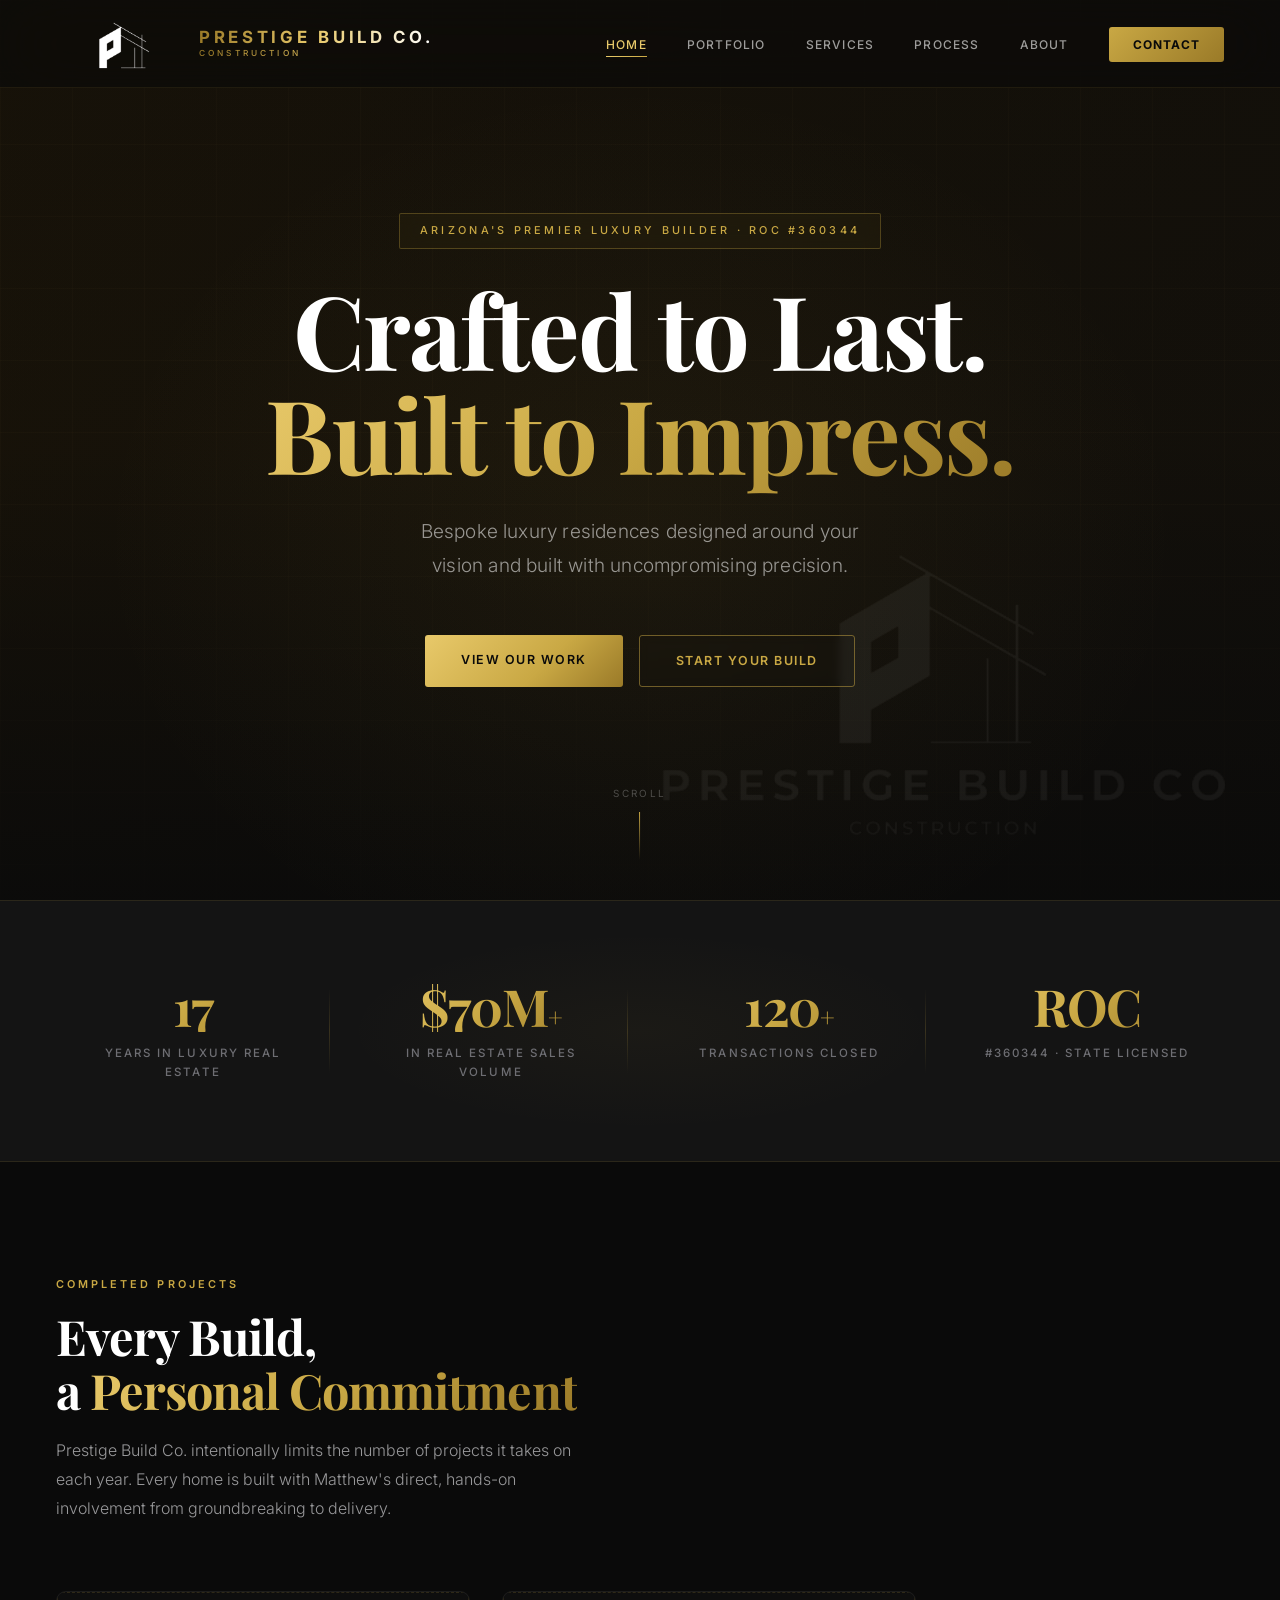
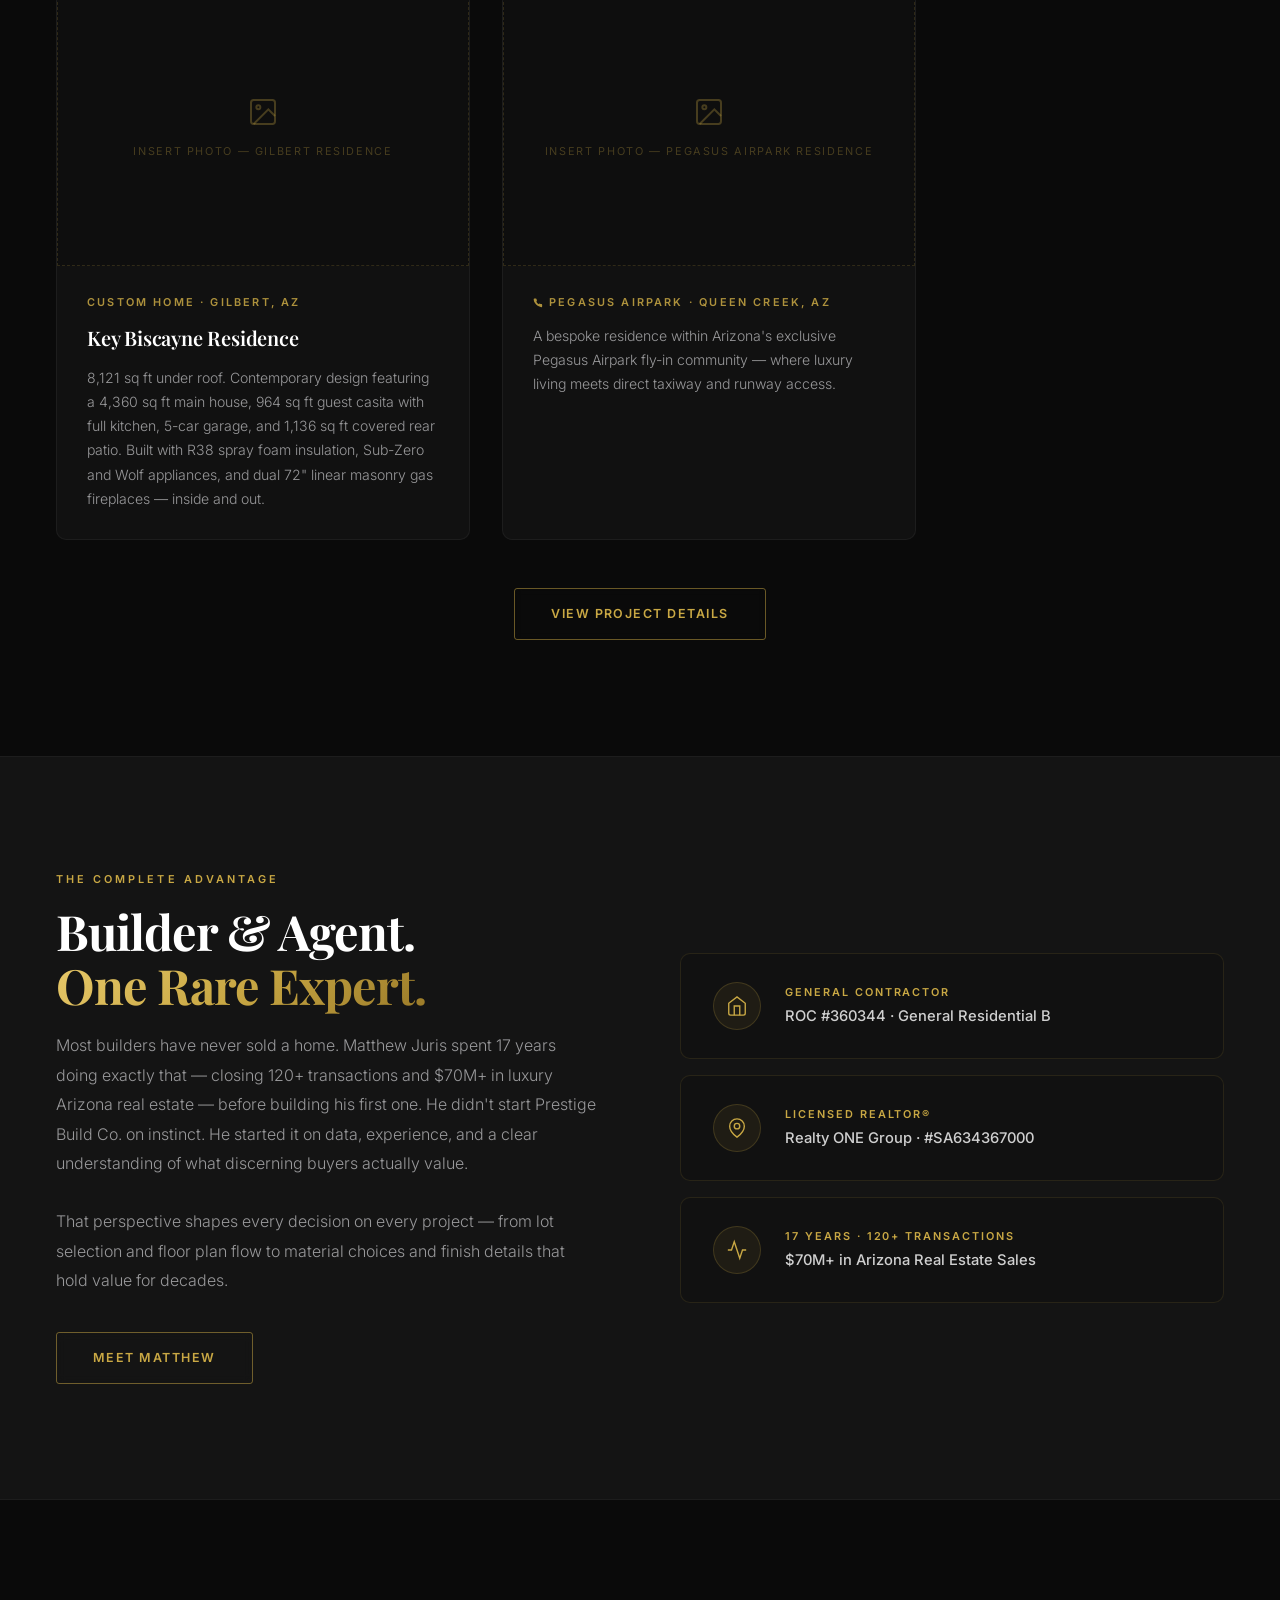
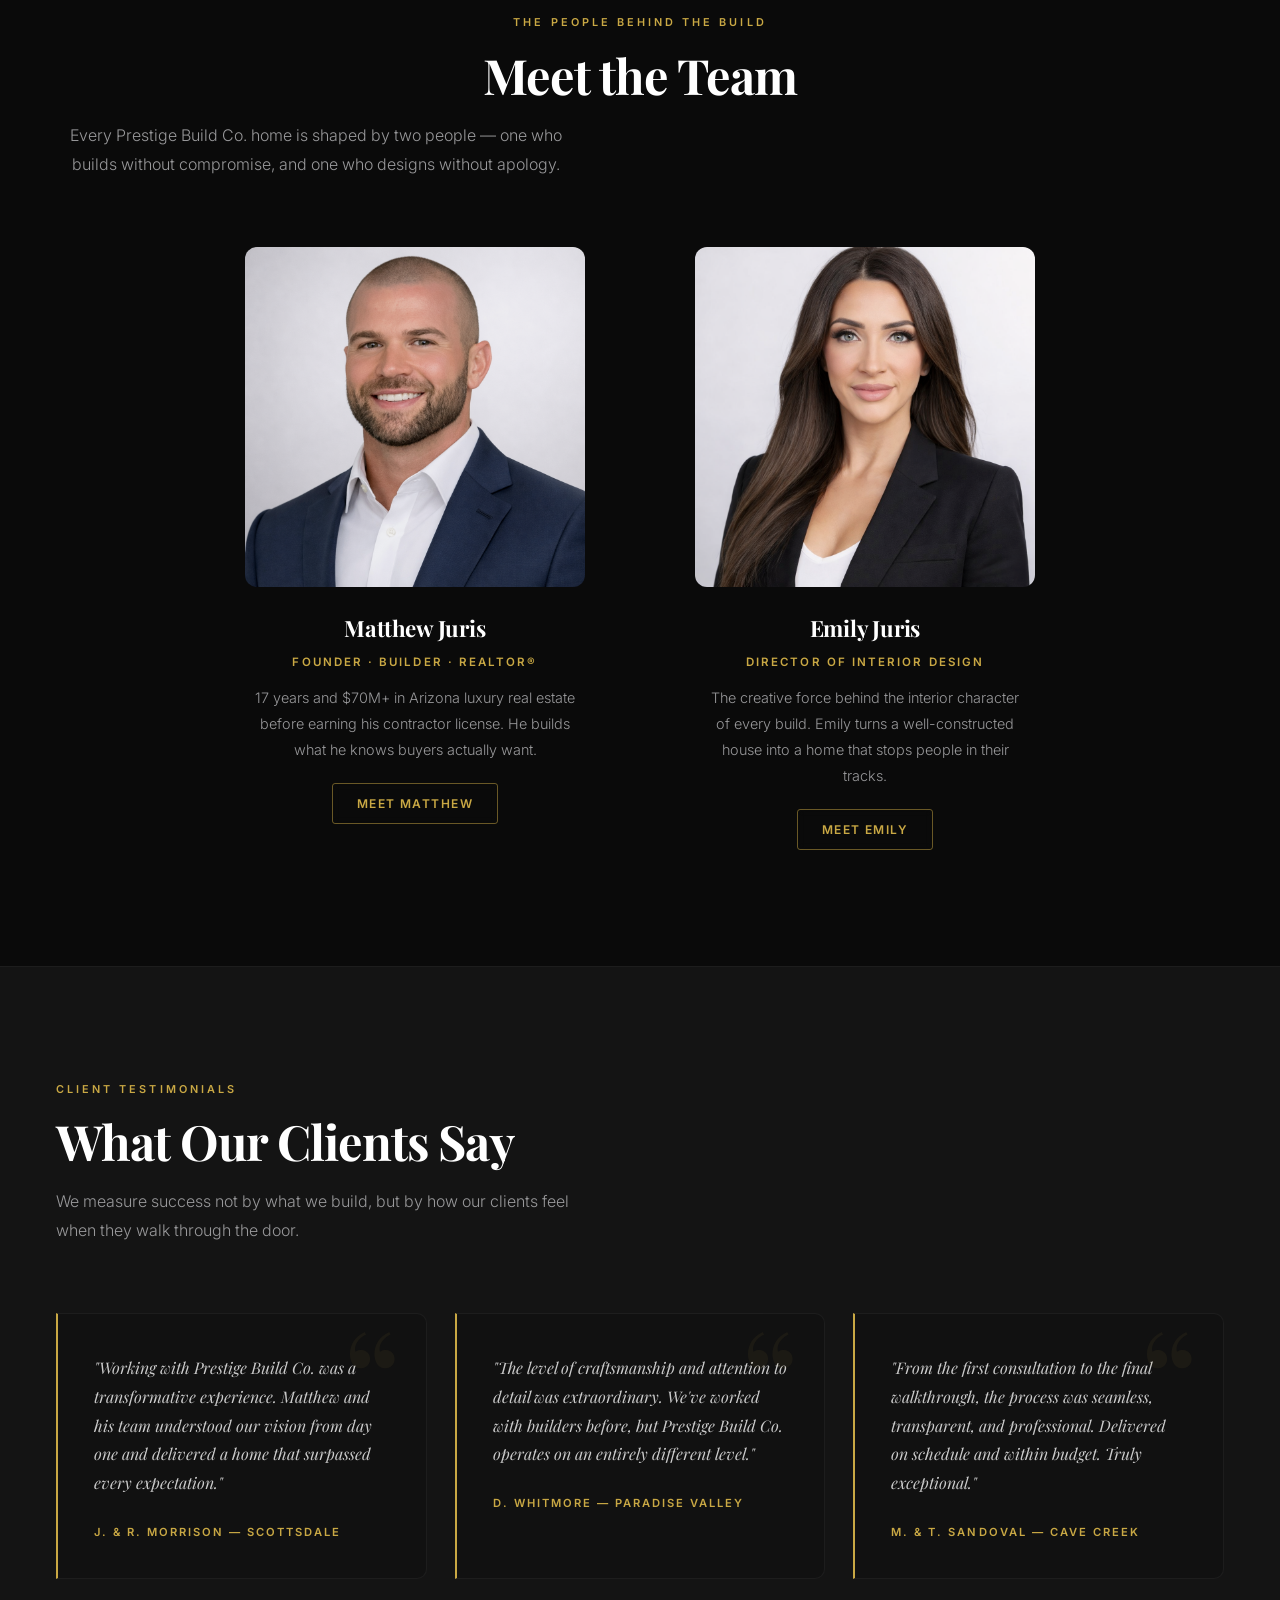
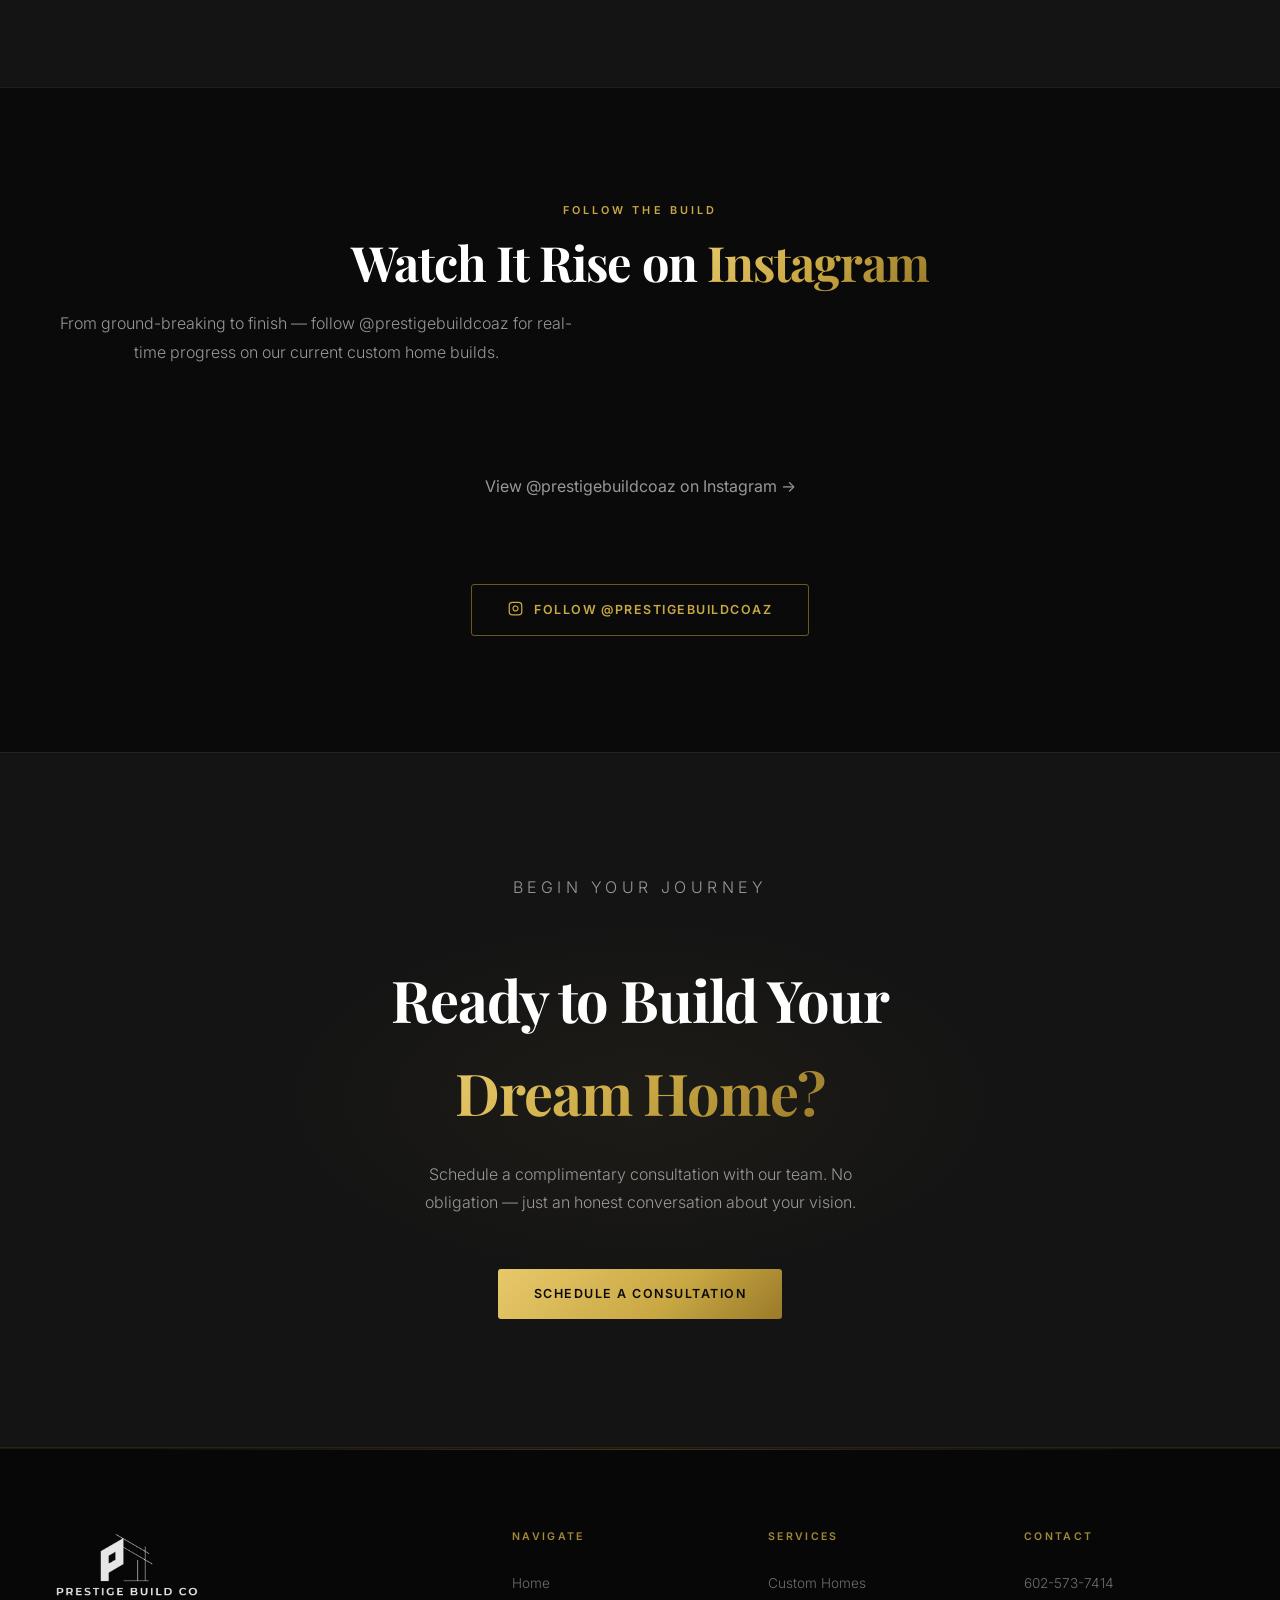
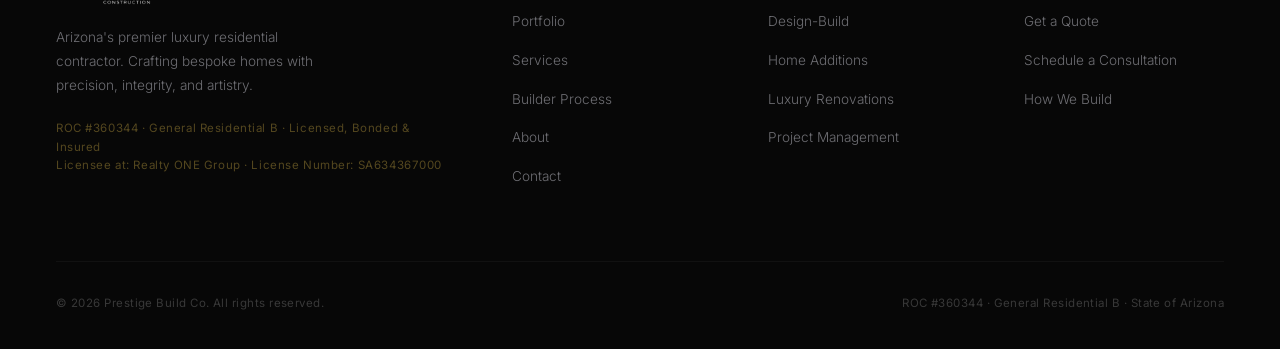
==== commit caf57db2: "Instagram feed: dynamic JS fetch via Behold API (all 6 posts) Replaces hardcoded grid with a live fe" ====
--- a/index.html
+++ b/index.html
@@ -231,40 +231,13 @@
         <h2 class="section-title">Watch It Rise on <span class="gold">Instagram</span></h2>
         <p class="section-sub">From ground-breaking to finish — follow @prestigebuildcoaz for real-time progress on our current custom home builds.</p>
       </div>
-      <div class="ig-grid stagger">
-
-        <a href="https://www.instagram.com/reel/DU1RdzJkrRv/" target="_blank" rel="noopener" class="ig-item fade-in">
-          <img src="https://behold.pictures/SY43ykFhjFa8NGNNGw3v4eTzlu63/pVMlTvi6CSvKIHxoxozX/18068592950232923/medium.jpg" alt="Wrapping up framing this week in Gilbert, AZ" loading="lazy" />
-          <div class="ig-overlay">
-            <svg class="ig-play" viewBox="0 0 24 24" fill="none" stroke="currentColor" stroke-width="1.5"><polygon points="5 3 19 12 5 21 5 3" fill="rgba(255,255,255,0.9)" stroke="none"/></svg>
-            <p class="ig-caption">Wrapping up framing this week in Gilbert, AZ</p>
-          </div>
-        </a>
-
-        <a href="https://www.instagram.com/reel/DUWlNtzkT8A/" target="_blank" rel="noopener" class="ig-item fade-in">
-          <img src="https://behold.pictures/SY43ykFhjFa8NGNNGw3v4eTzlu63/pVMlTvi6CSvKIHxoxozX/18096407818746531/medium.jpg" alt="My favorite part of a build. Setting trusses!" loading="lazy" />
-          <div class="ig-overlay">
-            <svg class="ig-play" viewBox="0 0 24 24" fill="none" stroke="currentColor" stroke-width="1.5"><polygon points="5 3 19 12 5 21 5 3" fill="rgba(255,255,255,0.9)" stroke="none"/></svg>
-            <p class="ig-caption">My favorite part of a build. Setting trusses!</p>
-          </div>
-        </a>
-
-        <a href="https://www.instagram.com/reel/DUBeSoMj5px/" target="_blank" rel="noopener" class="ig-item fade-in">
-          <img src="https://behold.pictures/SY43ykFhjFa8NGNNGw3v4eTzlu63/pVMlTvi6CSvKIHxoxozX/18091416623007724/medium.jpg" alt="2 days of framing progress — let's go!" loading="lazy" />
-          <div class="ig-overlay">
-            <svg class="ig-play" viewBox="0 0 24 24" fill="none" stroke="currentColor" stroke-width="1.5"><polygon points="5 3 19 12 5 21 5 3" fill="rgba(255,255,255,0.9)" stroke="none"/></svg>
-            <p class="ig-caption">2 days of framing progress — let's go!</p>
-          </div>
-        </a>
-
-        <a href="https://www.instagram.com/reel/DT--oOUEgoZ/" target="_blank" rel="noopener" class="ig-item fade-in">
-          <img src="https://behold.pictures/SY43ykFhjFa8NGNNGw3v4eTzlu63/pVMlTvi6CSvKIHxoxozX/18107749594736291/medium.jpg" alt="Going vertical this week in Gilbert, AZ." loading="lazy" />
-          <div class="ig-overlay">
-            <svg class="ig-play" viewBox="0 0 24 24" fill="none" stroke="currentColor" stroke-width="1.5"><polygon points="5 3 19 12 5 21 5 3" fill="rgba(255,255,255,0.9)" stroke="none"/></svg>
-            <p class="ig-caption">Going vertical this week in Gilbert, AZ.</p>
-          </div>
-        </a>
-
+      <div class="ig-grid" id="igGrid">
+        <div class="ig-skeleton"></div>
+        <div class="ig-skeleton"></div>
+        <div class="ig-skeleton"></div>
+        <div class="ig-skeleton"></div>
+        <div class="ig-skeleton"></div>
+        <div class="ig-skeleton"></div>
       </div>
       <div style="text-align:center; margin-top:44px;" class="fade-in">
         <a href="https://www.instagram.com/prestigebuildcoaz/" target="_blank" rel="noopener" class="btn btn-outline">
--- a/styles.css
+++ b/styles.css
@@ -1061,10 +1061,22 @@
 
 .ig-grid {
   display: grid;
-  grid-template-columns: repeat(2, 1fr);
+  grid-template-columns: repeat(3, 1fr);
   gap: 10px;
-  max-width: 800px;
+  max-width: 900px;
   margin: 0 auto;
+}
+
+.ig-skeleton {
+  aspect-ratio: 1;
+  border-radius: 6px;
+  background: var(--black-card);
+  animation: ig-pulse 1.6s ease-in-out infinite;
+}
+
+@keyframes ig-pulse {
+  0%, 100% { opacity: 0.35; }
+  50%       { opacity: 0.65; }
 }
 
 .ig-item {
@@ -1157,8 +1169,12 @@
   .stats-strip { padding-left: 28px; padding-right: 28px; }
 }
 
-@media (max-width: 480px) {
-  .ig-grid { grid-template-columns: 1fr; gap: 6px; }
+@media (max-width: 640px) {
+  .ig-grid { grid-template-columns: repeat(2, 1fr); gap: 6px; }
+}
+
+@media (max-width: 400px) {
+  .ig-grid { grid-template-columns: 1fr; }
 }
 
 @media (max-width: 600px) {
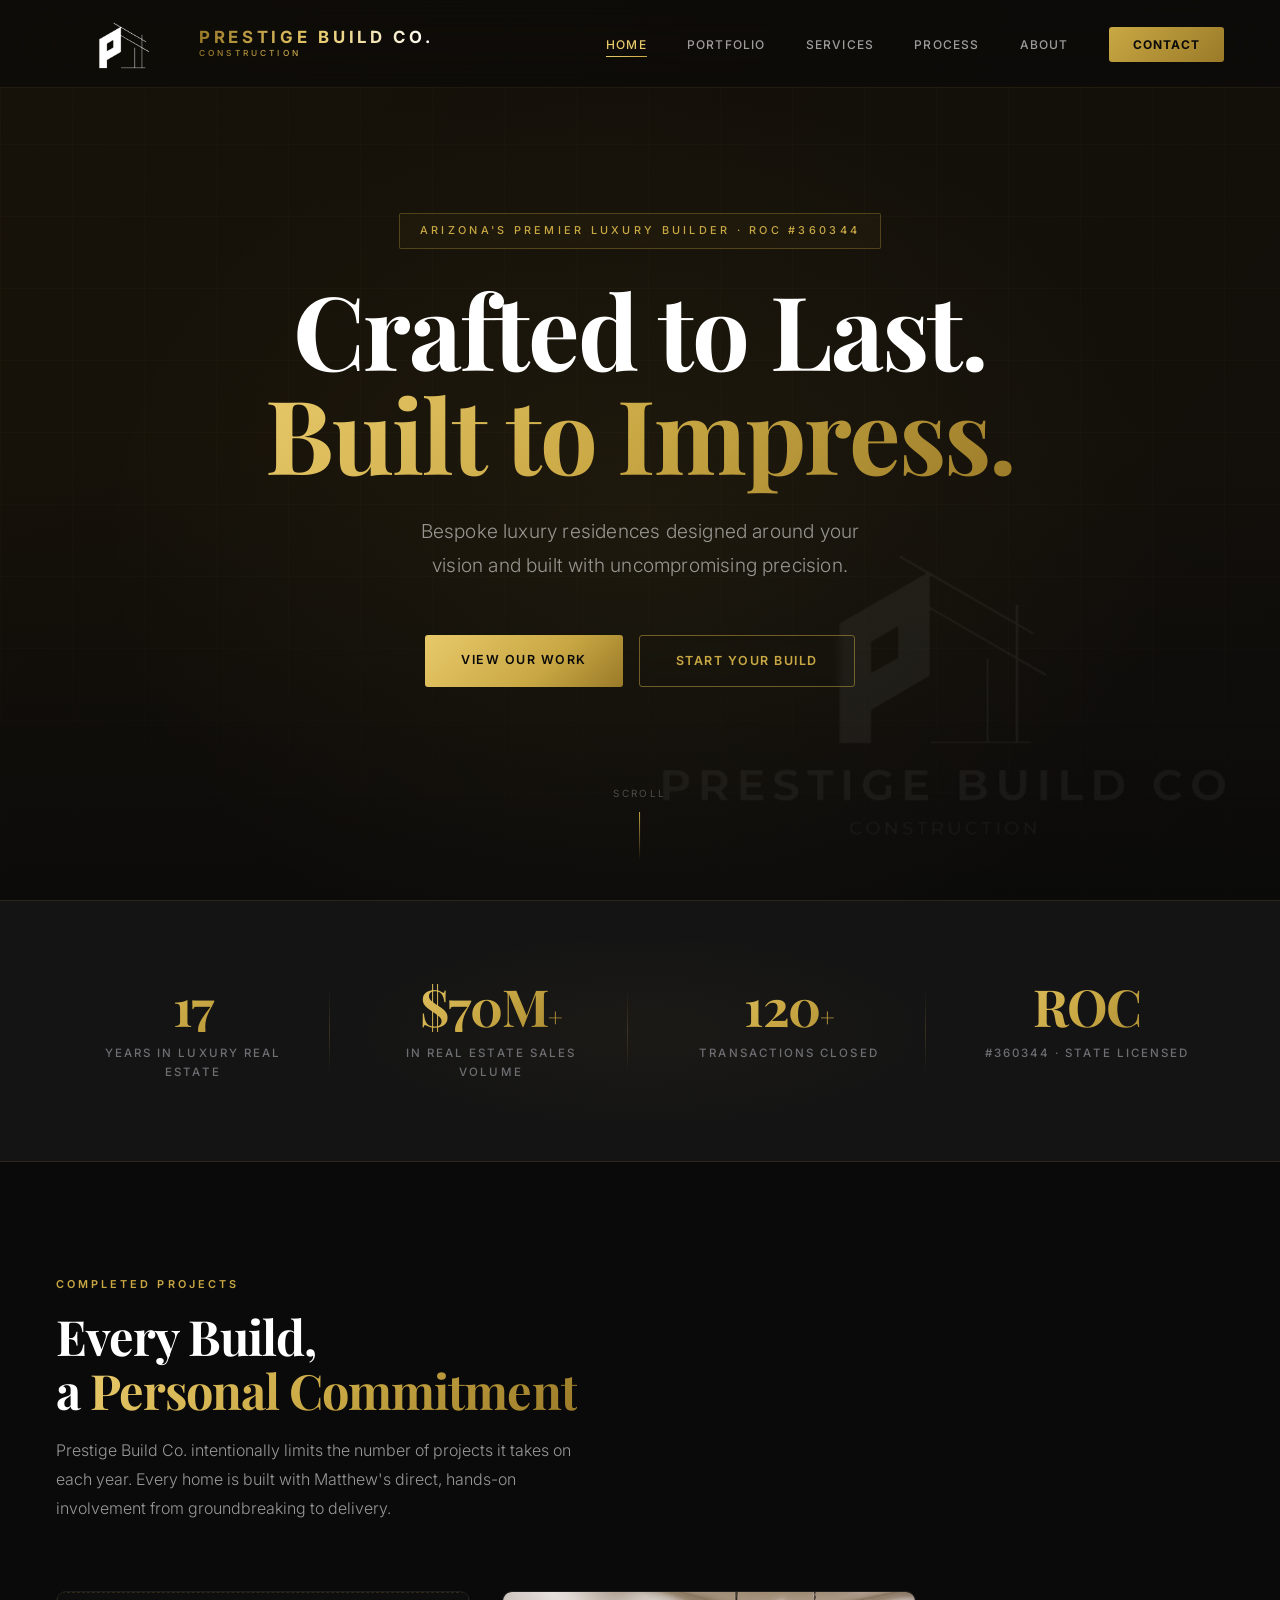
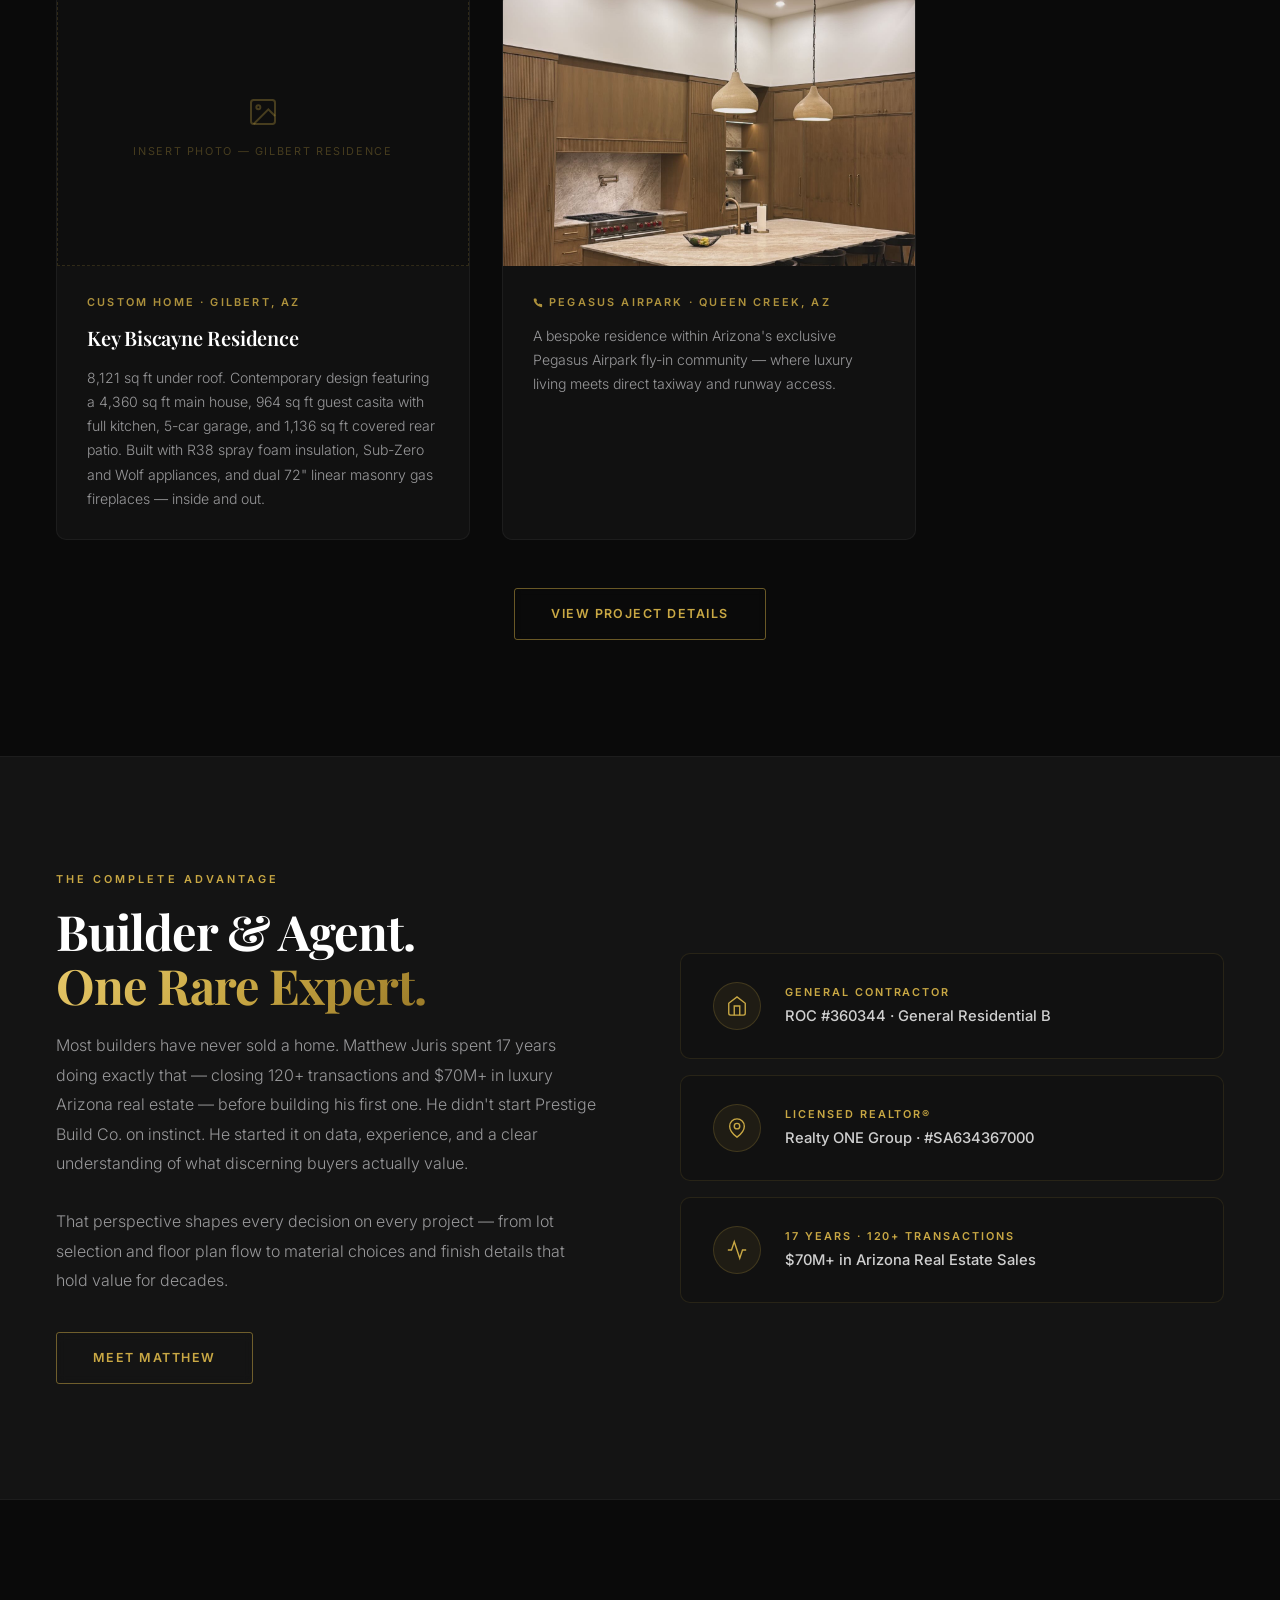
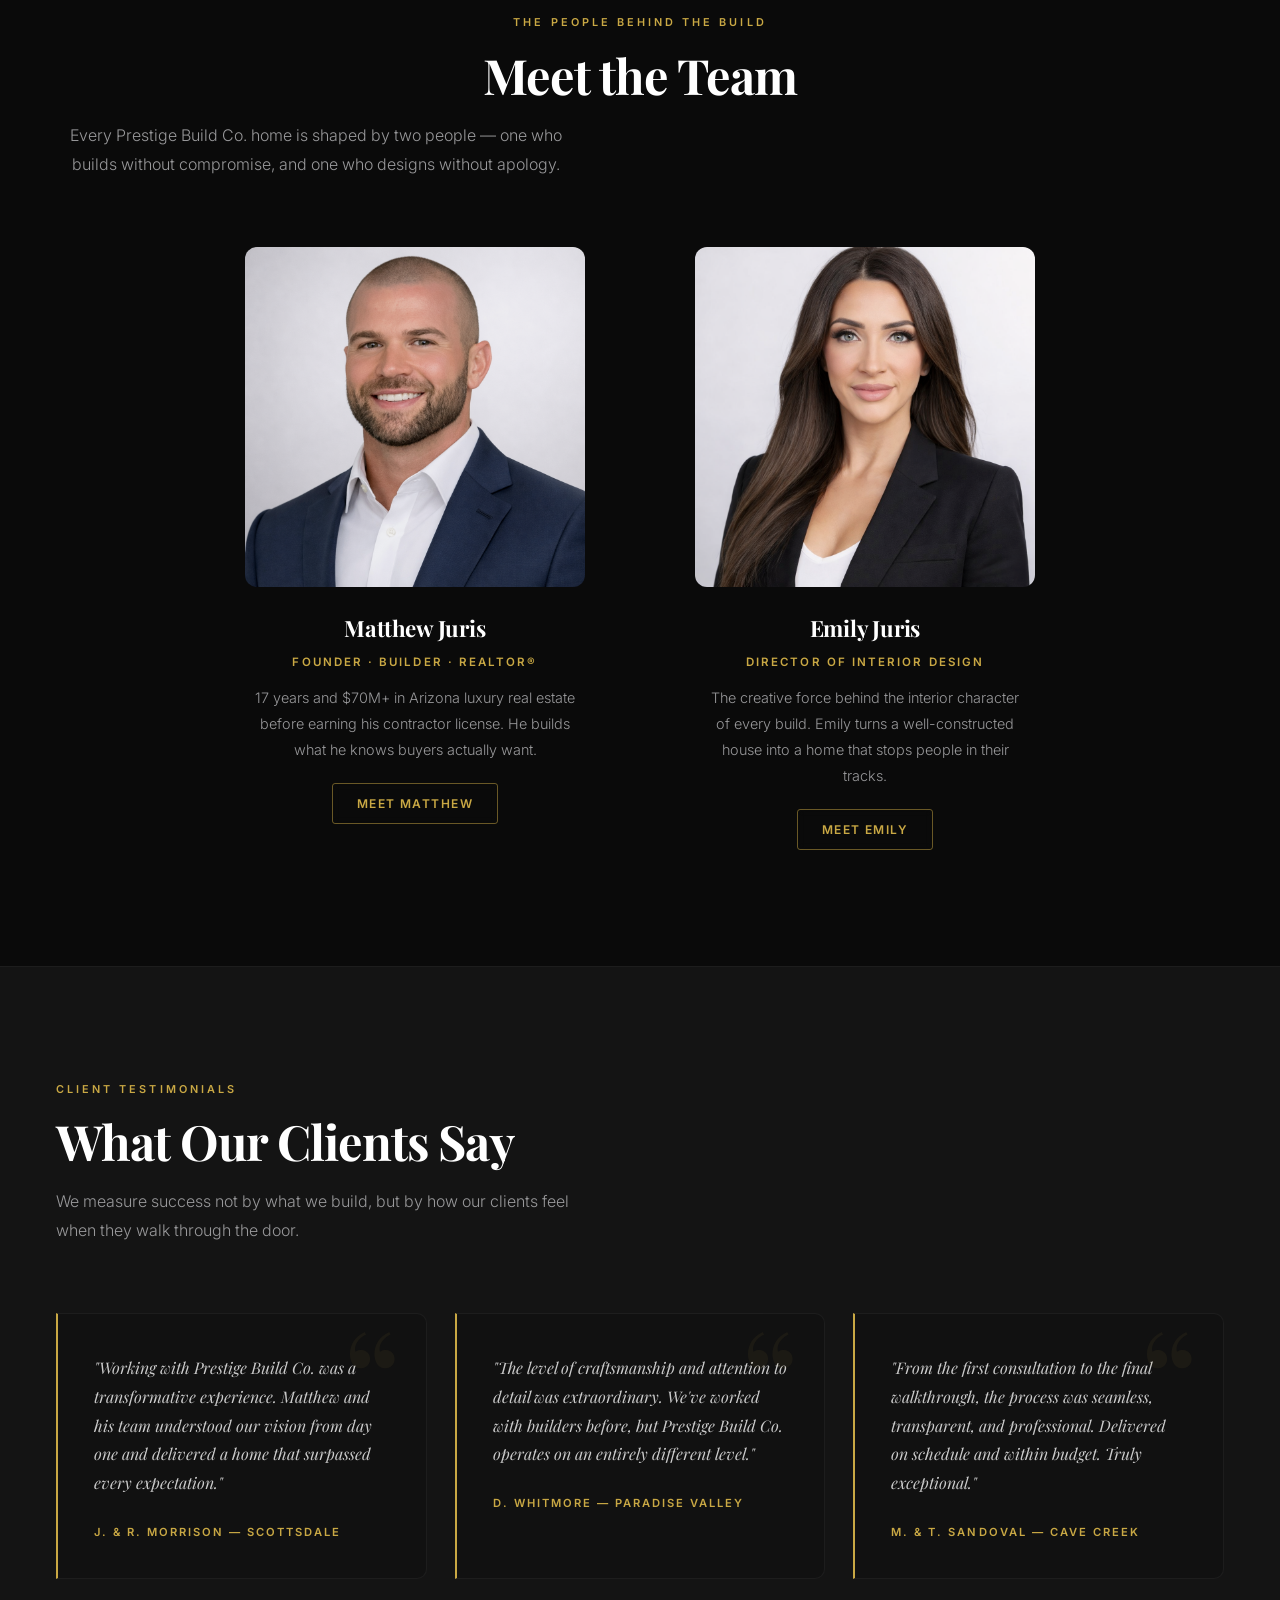
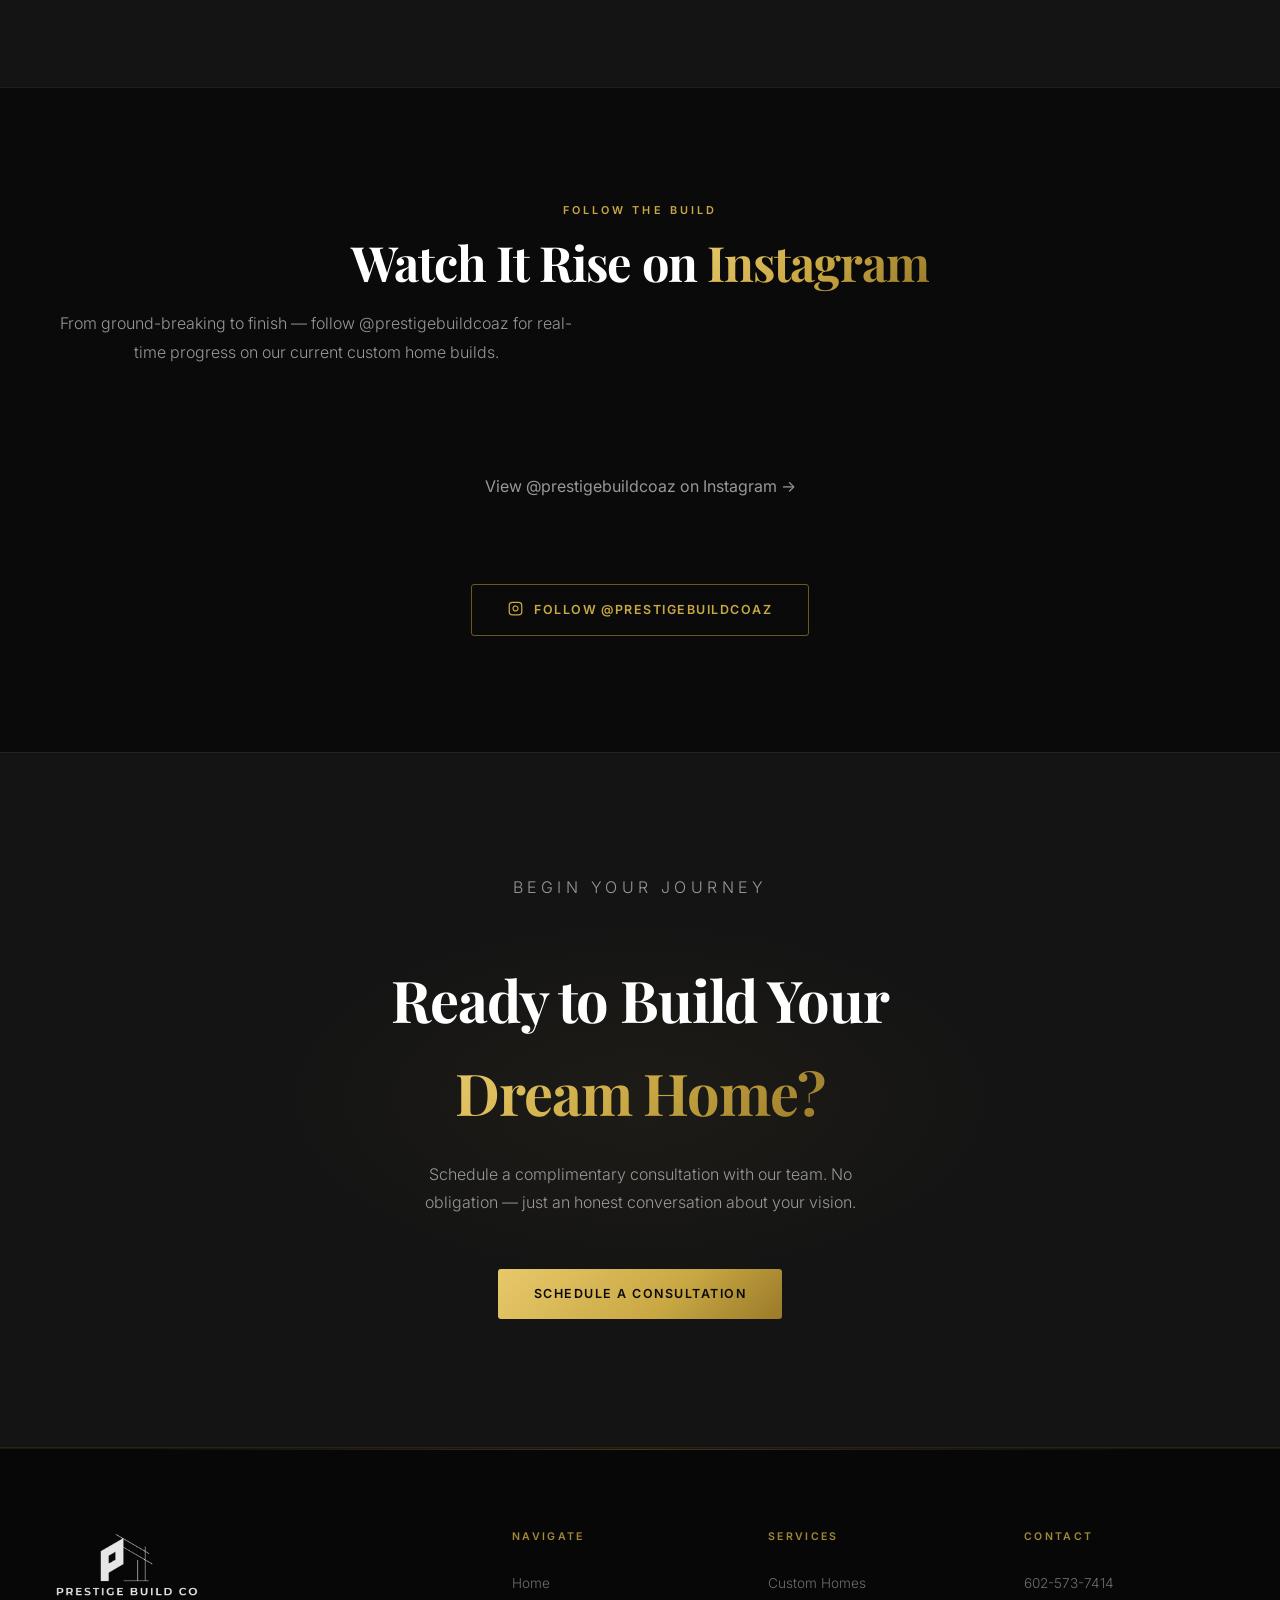
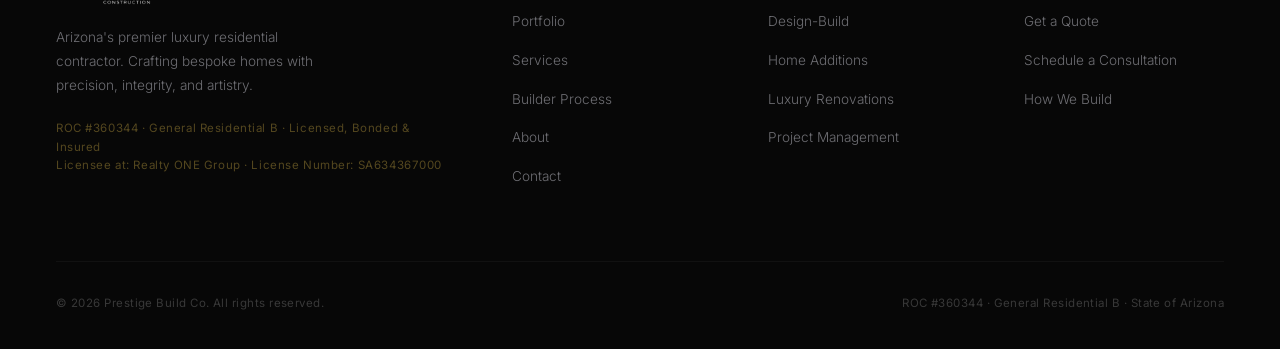
==== commit c54513ec: "Add Pegasus Airpark kitchen photo to portfolio and home page Replaces placeholder in the Pegasus fea" ====
--- a/index.html
+++ b/index.html
@@ -100,11 +100,7 @@
         </div>
 
         <div class="card fade-in">
-          <!-- INSERT PROJECT IMAGE: 800×540px recommended -->
-          <div class="media-ph" style="aspect-ratio:3/2;">
-            <svg width="32" height="32" viewBox="0 0 24 24" fill="none" stroke="currentColor" stroke-width="1.5"><rect x="3" y="3" width="18" height="18" rx="2"/><circle cx="8.5" cy="8.5" r="1.5"/><path d="m21 15-5-5L5 21"/></svg>
-            Insert Photo — Pegasus Airpark Residence
-          </div>
+          <img src="Pegasus_AirPark_PrestigeBuildCoAZ.jpg" alt="Pegasus Airpark Residence — Kitchen by Prestige Build Co." style="width:100%; aspect-ratio:3/2; object-fit:cover; object-position:center; display:block; border-radius:8px 8px 0 0;" />
           <div class="card-body">
             <p class="card-label" style="display:flex; align-items:center; gap:6px;">
               <svg width="10" height="10" viewBox="0 0 24 24" fill="var(--gold)" stroke="none"><path d="M22 16.92v3a2 2 0 0 1-2.18 2 19.79 19.79 0 0 1-8.63-3.07A19.5 19.5 0 0 1 4.69 12a19.79 19.79 0 0 1-3.07-8.67A2 2 0 0 1 3.6 1.27h3a2 2 0 0 1 2 1.72c.127.96.361 1.903.7 2.81a2 2 0 0 1-.45 2.11L7.91 8.91a16 16 0 0 0 6 6l.91-.91a2 2 0 0 1 2.11-.45c.907.339 1.85.573 2.81.7A2 2 0 0 1 21.73 16.92z"/></svg>
